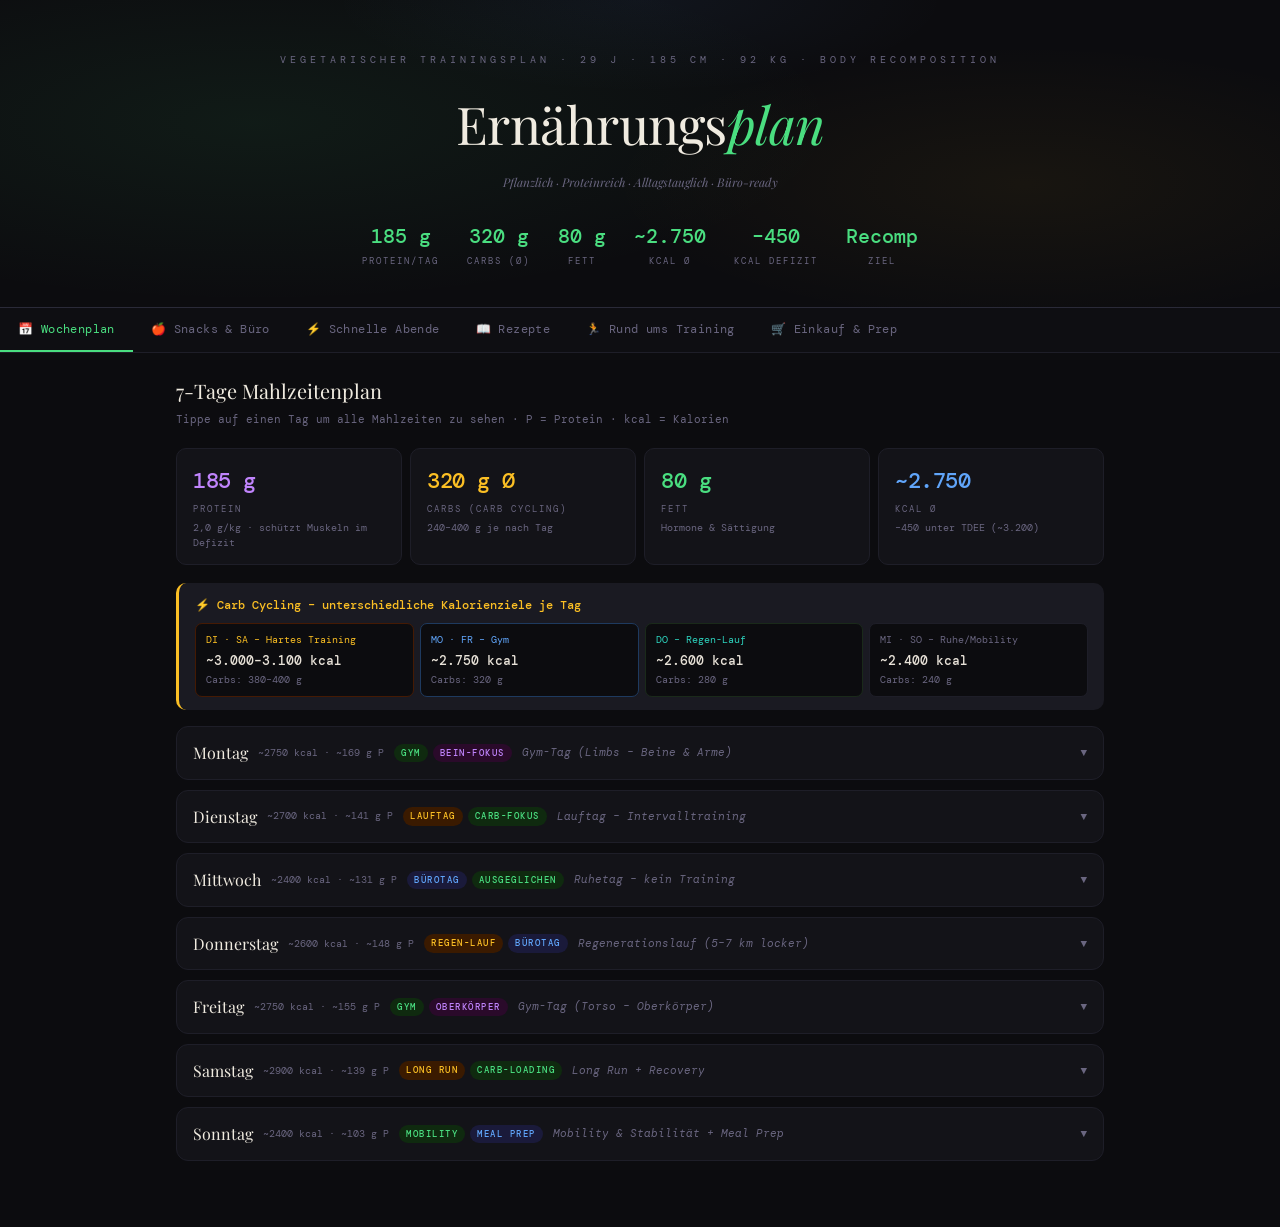
==== ernaehrung.html @ 2db3b788 "Add files via upload" ====
<!DOCTYPE html>
<html lang="de">
<head>
<meta charset="UTF-8">
<meta name="viewport" content="width=device-width, initial-scale=1.0">
<title>Ernährungsplan – Halbmarathon 2026</title>
<link href="https://fonts.googleapis.com/css2?family=Playfair+Display:ital,wght@0,400;0,700;1,400&family=DM+Mono:wght@300;400;500&display=swap" rel="stylesheet">
<style>
:root {
  --bg:       #0c0c0f;
  --s1:       #131318;
  --s2:       #1a1a22;
  --s3:       #22222e;
  --border:   #2a2a38;
  --border2:  #1e1e28;
  --text:     #e8e2d8;
  --muted:    #6a6680;
  --faint:    #2e2e3a;
  --cream:    #f0ebe0;
  --green:    #4ade80;
  --green2:   #22c55e;
  --green-d:  #052e16;
  --teal:     #2dd4bf;
  --amber:    #fbbf24;
  --amber-d:  #451a03;
  --orange:   #fb923c;
  --red:      #f87171;
  --purple:   #c084fc;
  --blue:     #60a5fa;
  --pink:     #f472b6;
}
*{box-sizing:border-box;margin:0;padding:0;}
body{background:var(--bg);color:var(--text);font-family:'DM Mono',monospace;font-size:13px;line-height:1.6;min-height:100vh;}

/* ── HEADER ── */
header{
  position:relative;overflow:hidden;
  padding:52px 24px 38px;text-align:center;
  border-bottom:1px solid var(--border);
}
header::before{
  content:'';position:absolute;inset:0;
  background:
    radial-gradient(ellipse 70% 90% at 20% 40%,rgba(74,222,128,.07) 0%,transparent 65%),
    radial-gradient(ellipse 50% 70% at 80% 60%,rgba(251,191,36,.05) 0%,transparent 65%),
    radial-gradient(ellipse 40% 50% at 50% 0%,rgba(96,165,250,.06) 0%,transparent 60%);
}
.h-inner{position:relative;z-index:1;}
.h-eye{font-size:10px;letter-spacing:4px;color:var(--muted);text-transform:uppercase;margin-bottom:14px;}
h1{font-family:'Playfair Display',serif;font-size:clamp(28px,6vw,52px);font-weight:400;color:var(--cream);letter-spacing:-.5px;}
h1 em{font-style:italic;color:var(--green);}
.h-sub{margin-top:8px;color:var(--muted);font-size:12px;font-family:'Playfair Display',serif;font-style:italic;}
.h-stats{display:flex;justify-content:center;gap:28px;margin-top:28px;flex-wrap:wrap;}
.h-stat .v{font-size:20px;font-weight:500;color:var(--green);}
.h-stat .l{font-size:9px;color:var(--muted);text-transform:uppercase;letter-spacing:2px;margin-top:2px;}

/* ── NAV ── */
nav{display:flex;background:#0e0e12;border-bottom:1px solid var(--border2);position:sticky;top:0;z-index:100;flex-wrap:wrap;}
.nb{padding:13px 18px;background:none;border:none;border-bottom:2px solid transparent;color:var(--muted);cursor:pointer;font-family:'DM Mono',monospace;font-size:12px;letter-spacing:.4px;transition:color .2s,border-color .2s;}
.nb.on{color:var(--green);border-bottom-color:var(--green);}
.nb:hover:not(.on){color:var(--text);}

/* ── PANELS ── */
.panel{display:none;max-width:960px;margin:0 auto;padding:22px 16px 56px;}
.panel.on{display:block;}

/* ── SHARED ── */
.section-title{font-family:'Playfair Display',serif;font-size:20px;font-weight:400;color:var(--cream);margin-bottom:4px;}
.section-sub{font-size:11px;color:var(--muted);margin-bottom:18px;}
.badge{display:inline-block;font-size:9px;padding:2px 7px;border-radius:999px;text-transform:uppercase;letter-spacing:1.5px;font-weight:500;}
.badge.fast{background:#3a1a00;color:var(--amber);}
.badge.prep{background:#0f2a0f;color:var(--green);}
.badge.office{background:#1a1a3a;color:var(--blue);}
.badge.protein{background:#2a0a2a;color:var(--purple);}
.info-box{padding:14px 16px;border-radius:10px;margin-bottom:14px;}
.info-box.green{background:var(--s2);border-left:3px solid var(--green);}
.info-box.amber{background:var(--s2);border-left:3px solid var(--amber);}
.ib-title{font-size:13px;font-weight:500;margin-bottom:5px;}
.ib-title.g{color:var(--teal);}
.ib-title.a{color:var(--amber);}
.ib-body{font-size:12px;color:var(--muted);line-height:1.75;}
.ib-body strong{color:var(--text);}

/* ── MACRO BAR ── */
.macro-strip{display:grid;grid-template-columns:repeat(auto-fit,minmax(140px,1fr));gap:8px;margin-bottom:18px;}
.macro-card{padding:14px 16px;border-radius:10px;background:var(--s1);border:1px solid var(--border2);}
.macro-card .val{font-size:22px;font-weight:500;letter-spacing:-.5px;}
.macro-card .lbl{font-size:9px;color:var(--muted);text-transform:uppercase;letter-spacing:2px;margin-top:3px;}
.macro-card .sub{font-size:10px;color:var(--muted);margin-top:4px;line-height:1.5;}

/* ── MEAL PLAN GRID ── */
.day-block{margin-bottom:10px;background:var(--s1);border-radius:12px;border:1px solid var(--border2);overflow:hidden;}
.day-header{display:flex;align-items:center;justify-content:space-between;padding:13px 16px;cursor:pointer;user-select:none;}
.day-header:hover{background:rgba(255,255,255,.015);}
.day-left{display:flex;align-items:center;gap:10px;flex-wrap:wrap;}
.day-name{font-family:'Playfair Display',serif;font-size:16px;color:var(--cream);}
.day-kcal{font-size:10px;color:var(--muted);font-family:'DM Mono',monospace;}
.day-tags{display:flex;gap:5px;flex-wrap:wrap;}
.day-chev{color:var(--muted);font-size:11px;transition:transform .2s;}
.day-block.open .day-chev{transform:rotate(180deg);}
.day-body{display:none;border-top:1px solid var(--border2);}
.day-block.open .day-body{display:block;}

.meal-row{display:grid;grid-template-columns:90px 1fr auto;gap:12px;align-items:start;padding:13px 16px;border-bottom:1px solid var(--faint);}
.meal-row:last-child{border-bottom:none;}
.meal-time{font-size:10px;color:var(--muted);font-family:'DM Mono',monospace;padding-top:2px;}
.meal-content{}
.meal-name{font-size:13px;color:var(--text);font-weight:500;margin-bottom:3px;}
.meal-desc{font-size:11px;color:var(--muted);line-height:1.6;}
.meal-macros{text-align:right;flex-shrink:0;}
.meal-prot{font-size:12px;color:var(--purple);font-family:'DM Mono',monospace;}
.meal-kcal{font-size:10px;color:var(--muted);margin-top:2px;}

/* ── SNACK CARDS ── */
.snack-grid{display:grid;grid-template-columns:repeat(auto-fill,minmax(200px,1fr));gap:10px;margin-bottom:22px;}
.snack-card{padding:14px;border-radius:10px;background:var(--s1);border:1px solid var(--border2);}
.snack-icon{font-size:22px;margin-bottom:8px;}
.snack-name{font-size:13px;color:var(--text);font-weight:500;margin-bottom:4px;}
.snack-desc{font-size:11px;color:var(--muted);line-height:1.6;}
.snack-macro{margin-top:8px;font-size:10px;color:var(--purple);font-family:'DM Mono',monospace;}

/* ── QUICK DINNERS ── */
.quick-list{display:grid;grid-template-columns:repeat(auto-fill,minmax(260px,1fr));gap:10px;margin-bottom:22px;}
.quick-card{padding:14px 16px;border-radius:10px;background:var(--s1);border:1px solid var(--border2);border-left:3px solid var(--amber);}
.quick-head{display:flex;align-items:center;gap:8px;margin-bottom:6px;}
.quick-time{font-size:9px;color:var(--amber);font-family:'DM Mono',monospace;background:var(--amber-d);padding:2px 7px;border-radius:999px;}
.quick-name{font-size:13px;color:var(--text);font-weight:500;}
.quick-ing{font-size:11px;color:var(--muted);line-height:1.65;}
.quick-prot{margin-top:7px;font-size:10px;color:var(--purple);font-family:'DM Mono',monospace;}

/* ── PRE/POST TRAINING ── */
.timing-grid{display:grid;grid-template-columns:repeat(auto-fit,minmax(220px,1fr));gap:10px;margin-bottom:22px;}
.timing-card{padding:14px 16px;border-radius:10px;background:var(--s1);border:1px solid var(--border2);}
.tc-label{font-size:9px;text-transform:uppercase;letter-spacing:2px;margin-bottom:8px;}
.tc-label.pre{color:var(--amber);}
.tc-label.post{color:var(--green);}
.tc-label.long{color:var(--blue);}
.tc-item{font-size:12px;color:var(--muted);margin-bottom:4px;line-height:1.5;}
.tc-item strong{color:var(--text);}

/* ── SHOPPING / PREP ── */
.list-cols{display:grid;grid-template-columns:repeat(auto-fill,minmax(200px,1fr));gap:10px;margin-bottom:18px;}
.list-card{padding:13px 14px;border-radius:10px;background:var(--s1);border:1px solid var(--border2);}
.list-head{font-size:10px;text-transform:uppercase;letter-spacing:2px;color:var(--teal);margin-bottom:8px;}
.list-item{font-size:12px;color:var(--muted);margin-bottom:4px;}
.list-item::before{content:"·";color:var(--green);margin-right:5px;}

footer{text-align:center;padding:28px;font-size:10px;color:#2a2a3a;letter-spacing:3px;text-transform:uppercase;border-top:1px solid var(--border2);}

/* ── RECIPE CARDS ── */
.recipe-filter{display:flex;gap:8px;flex-wrap:wrap;margin-bottom:18px;}
.rf-btn{padding:6px 14px;border-radius:999px;border:1px solid var(--border);background:none;color:var(--muted);cursor:pointer;font-family:'DM Mono',monospace;font-size:11px;transition:all .2s;}
.rf-btn.on{background:var(--green-d);color:var(--green);border-color:var(--green);}
.recipes-grid{display:grid;grid-template-columns:repeat(auto-fill,minmax(300px,1fr));gap:12px;}
.rec-card{background:var(--s1);border-radius:12px;border:1px solid var(--border2);overflow:hidden;display:flex;flex-direction:column;}
.rec-img{height:6px;}
.rec-body{padding:16px;}
.rec-head{display:flex;justify-content:space-between;align-items:flex-start;margin-bottom:8px;gap:8px;}
.rec-name{font-family:'Playfair Display',serif;font-size:16px;color:var(--cream);font-weight:400;}
.rec-badges{display:flex;gap:4px;flex-wrap:wrap;flex-shrink:0;}
.rec-meta{display:flex;gap:12px;margin-bottom:10px;}
.rec-meta-item{font-size:10px;color:var(--muted);}
.rec-meta-item span{color:var(--text);font-weight:500;}
.rec-desc{font-size:12px;color:var(--muted);line-height:1.65;margin-bottom:10px;}
.rec-toggle{background:none;border:1px solid var(--border);color:var(--muted);padding:5px 12px;border-radius:6px;cursor:pointer;font-family:'DM Mono',monospace;font-size:11px;width:100%;transition:all .2s;margin-top:auto;}
.rec-toggle:hover{border-color:var(--green);color:var(--green);}
.rec-detail{display:none;border-top:1px solid var(--border2);padding:14px 16px;}
.rec-detail.open{display:block;}
.rec-section{font-size:9px;text-transform:uppercase;letter-spacing:2px;color:var(--teal);margin-bottom:7px;margin-top:10px;}
.rec-section:first-child{margin-top:0;}
.rec-ing-list{list-style:none;}
.rec-ing-list li{font-size:12px;color:var(--muted);padding:3px 0;border-bottom:1px solid var(--faint);}
.rec-ing-list li:last-child{border:none;}
.rec-ing-list li::before{content:"·";color:var(--green);margin-right:6px;}
.rec-steps{counter-reset:step;}
.rec-step{counter-increment:step;display:flex;gap:10px;margin-bottom:8px;}
.rec-step::before{content:counter(step);font-size:10px;color:var(--bg);background:var(--green);border-radius:50%;width:18px;height:18px;display:flex;align-items:center;justify-content:center;flex-shrink:0;margin-top:1px;font-weight:500;}
.rec-step-text{font-size:12px;color:var(--muted);line-height:1.6;}
.rec-macros{display:flex;gap:10px;margin-top:12px;padding-top:10px;border-top:1px solid var(--faint);}
.rec-macro{text-align:center;flex:1;}
.rec-macro .v{font-size:14px;font-weight:500;}
.rec-macro .l{font-size:9px;color:var(--muted);text-transform:uppercase;letter-spacing:1px;}
</style>
</head>
<body>

<header>
<div class="h-inner">
  <div class="h-eye">Vegetarischer Trainingsplan · 29 J · 185 cm · 92 kg · Body Recomposition</div>
  <h1>Ernährungs<em>plan</em></h1>
  <p class="h-sub">Pflanzlich · Proteinreich · Alltagstauglich · Büro-ready</p>
  <div class="h-stats">
    <div class="h-stat"><div class="v">185 g</div><div class="l">Protein/Tag</div></div>
    <div class="h-stat"><div class="v">320 g</div><div class="l">Carbs (Ø)</div></div>
    <div class="h-stat"><div class="v">80 g</div><div class="l">Fett</div></div>
    <div class="h-stat"><div class="v">~2.750</div><div class="l">kcal Ø</div></div>
    <div class="h-stat"><div class="v">–450</div><div class="l">kcal Defizit</div></div>
    <div class="h-stat"><div class="v">Recomp</div><div class="l">Ziel</div></div>
  </div>
</div>
</header>

<nav>
  <button class="nb on" onclick="tab('woche')">📅 Wochenplan</button>
  <button class="nb" onclick="tab('snacks')">🍎 Snacks & Büro</button>
  <button class="nb" onclick="tab('quick')">⚡ Schnelle Abende</button>
  <button class="nb" onclick="tab('rezepte')">📖 Rezepte</button>
  <button class="nb" onclick="tab('timing')">🏃 Rund ums Training</button>
  <button class="nb" onclick="tab('einkauf')">🛒 Einkauf & Prep</button>
</nav>

<!-- ══════════════ WOCHENPLAN ══════════════ -->
<div class="panel on" id="p-woche">

  <div style="margin-bottom:20px;">
    <div class="section-title">7-Tage Mahlzeitenplan</div>
    <div class="section-sub">Tippe auf einen Tag um alle Mahlzeiten zu sehen · P = Protein · kcal = Kalorien</div>
  </div>

  <div class="macro-strip">
    <div class="macro-card"><div class="val" style="color:var(--purple)">185 g</div><div class="lbl">Protein</div><div class="sub">2,0 g/kg · schützt Muskeln im Defizit</div></div>
    <div class="macro-card"><div class="val" style="color:var(--amber)">320 g Ø</div><div class="lbl">Carbs (Carb Cycling)</div><div class="sub">240–400 g je nach Tag</div></div>
    <div class="macro-card"><div class="val" style="color:var(--green)">80 g</div><div class="lbl">Fett</div><div class="sub">Hormone & Sättigung</div></div>
    <div class="macro-card"><div class="val" style="color:var(--blue)">~2.750</div><div class="lbl">kcal Ø</div><div class="sub">–450 unter TDEE (~3.200)</div></div>
  </div>
  <div style="margin-bottom:16px;padding:13px 16px;border-radius:10px;background:var(--s2);border-left:3px solid var(--amber);">
    <div style="font-size:12px;font-weight:500;color:var(--amber);margin-bottom:6px;">⚡ Carb Cycling – unterschiedliche Kalorienziele je Tag</div>
    <div style="display:grid;grid-template-columns:repeat(auto-fit,minmax(160px,1fr));gap:6px;margin-top:8px;">
      <div style="padding:8px 10px;border-radius:7px;background:var(--bg);border:1px solid #451a03;"><div style="font-size:10px;color:var(--amber);margin-bottom:3px;">DI · SA – Hartes Training</div><div style="font-size:13px;color:var(--text);font-weight:500;">~3.000–3.100 kcal</div><div style="font-size:10px;color:var(--muted);">Carbs: 380–400 g</div></div>
      <div style="padding:8px 10px;border-radius:7px;background:var(--bg);border:1px solid #1e3a5f;"><div style="font-size:10px;color:var(--blue);margin-bottom:3px;">MO · FR – Gym</div><div style="font-size:13px;color:var(--text);font-weight:500;">~2.750 kcal</div><div style="font-size:10px;color:var(--muted);">Carbs: 320 g</div></div>
      <div style="padding:8px 10px;border-radius:7px;background:var(--bg);border:1px solid #1a2a1a;"><div style="font-size:10px;color:var(--teal);margin-bottom:3px;">DO – Regen-Lauf</div><div style="font-size:13px;color:var(--text);font-weight:500;">~2.600 kcal</div><div style="font-size:10px;color:var(--muted);">Carbs: 280 g</div></div>
      <div style="padding:8px 10px;border-radius:7px;background:var(--bg);border:1px solid var(--border2);"><div style="font-size:10px;color:var(--muted);margin-bottom:3px;">MI · SO – Ruhe/Mobility</div><div style="font-size:13px;color:var(--text);font-weight:500;">~2.400 kcal</div><div style="font-size:10px;color:var(--muted);">Carbs: 240 g</div></div>
    </div>
  </div>

  <div id="days-container"></div>

</div>

<!-- ══════════════ SNACKS ══════════════ -->
<div class="panel" id="p-snacks">

  <div class="section-title">Büro-Snacks & Unterwegs</div>
  <div class="section-sub" style="margin-bottom:16px;">Alle Snacks sind gut vorzubereiten, transportfähig und proteinreich</div>

  <div class="info-box amber" style="margin-bottom:16px;">
    <div class="ib-title a">Ziel: 2–3 Snacks täglich</div>
    <div class="ib-body">Zwischen den Hauptmahlzeiten <strong>je ~20–30 g Protein</strong> snacken. Das verteilt die Proteinzufuhr gleichmäßig und verhindert Heißhunger. Vorbereitung Sonntags: 15–20 min für die ganze Woche.</div>
  </div>

  <div style="margin-bottom:10px;font-size:9px;color:var(--muted);text-transform:uppercase;letter-spacing:2px;">Proteinreiche Snacks (bürotauglich)</div>
  <div class="snack-grid">
    <div class="snack-card">
      <div class="snack-icon">🧀</div>
      <div class="snack-name">Hüttenkäse-Bowl</div>
      <div class="snack-desc">200 g Hüttenkäse + Gurke + Kirschtomaten + Prise Salz. In Dose abgefüllt, 2 Tage haltbar.</div>
      <div class="snack-macro">~24 g P · ~130 kcal</div>
    </div>
    <div class="snack-card">
      <div class="snack-icon">🥚</div>
      <div class="snack-name">Hartgekochte Eier × 2</div>
      <div class="snack-desc">Sonntags 6–8 Stück kochen. Salz, Pfeffer, fertig. Der einfachste Protein-Snack.</div>
      <div class="snack-macro">~13 g P · ~140 kcal</div>
    </div>
    <div class="snack-card">
      <div class="snack-icon">🫘</div>
      <div class="snack-name">Edamame (gesalzen)</div>
      <div class="snack-desc">150 g TK-Edamame aufgetaut. Einfach einpacken – auch kalt sehr gut.</div>
      <div class="snack-macro">~17 g P · ~190 kcal</div>
    </div>
    <div class="snack-card">
      <div class="snack-icon">🥜</div>
      <div class="snack-name">Greek Yogurt + Nüsse</div>
      <div class="snack-desc">150 g griechischer Joghurt (10% Fett) + 20 g gemischte Nüsse + Honig optional.</div>
      <div class="snack-macro">~18 g P · ~240 kcal</div>
    </div>
    <div class="snack-card">
      <div class="snack-icon">🧆</div>
      <div class="snack-name">Hummus + Gemüse</div>
      <div class="snack-desc">80 g Hummus + Möhren, Sellerie, Paprika in Streifen. Satt und vitaminreich.</div>
      <div class="snack-macro">~9 g P · ~220 kcal</div>
    </div>
    <div class="snack-card">
      <div class="snack-icon">🍫</div>
      <div class="snack-name">Protein-Shake / Riegel</div>
      <div class="snack-desc">Erbsen/Reis-Blend mit Wasser oder Mandelmilch. Oder guter Riegel (>20 g P, <15 g Zucker).</div>
      <div class="snack-macro">~25 g P · ~200 kcal</div>
    </div>
    <div class="snack-card">
      <div class="snack-icon">🫙</div>
      <div class="snack-name">Quark-Dip + Cracker</div>
      <div class="snack-desc">150 g Magerquark + Schnittlauch + Salz + 4 Reiswaffeln oder Vollkorncracker.</div>
      <div class="snack-macro">~20 g P · ~210 kcal</div>
    </div>
    <div class="snack-card">
      <div class="snack-icon">🍌</div>
      <div class="snack-name">Banane + Erdnussmus</div>
      <div class="snack-desc">1 Banane + 2 EL Erdnuss- oder Mandelmus. Ideal vor dem Training (schnelle Carbs + Fett).</div>
      <div class="snack-macro">~8 g P · ~270 kcal</div>
    </div>
    <div class="snack-card">
      <div class="snack-icon">🫐</div>
      <div class="snack-name">Overnight Oats (Büro)</div>
      <div class="snack-desc">60 g Haferflocken + 200 ml Proteinmilch + Beeren + 1 EL Chia. Abends vorbereiten.</div>
      <div class="snack-macro">~22 g P · ~350 kcal</div>
    </div>
    <div class="snack-card">
      <div class="snack-icon">🧁</div>
      <div class="snack-name">Protein-Muffins</div>
      <div class="snack-desc">Batch-cooking Sonntag: Bananen-Haferflocken-Muffins mit Proteinpulver und Nüssen.</div>
      <div class="snack-macro">~15 g P · ~200 kcal</div>
    </div>
    <div class="snack-card">
      <div class="snack-icon">🫙</div>
      <div class="snack-name">Tempeh-Chips</div>
      <div class="snack-desc">Tempeh in dünne Scheiben schneiden, in Soja+Ahornsirup marinieren, 20 min bei 180°C backen.</div>
      <div class="snack-macro">~20 g P · ~180 kcal</div>
    </div>
    <div class="snack-card">
      <div class="snack-icon">🥗</div>
      <div class="snack-name">Linsen-Salat im Glas</div>
      <div class="snack-desc">150 g Linsen (Dose) + Feta + Kirschtomate + Olivenöl + Zitrone. Im Glas 3 Tage haltbar.</div>
      <div class="snack-macro">~18 g P · ~280 kcal</div>
    </div>
  </div>

  <div style="margin-top:8px;font-size:9px;color:var(--muted);text-transform:uppercase;letter-spacing:2px;margin-bottom:12px;">Süße Snacks (Energie-Boost)</div>
  <div class="snack-grid">
    <div class="snack-card" style="border-left:2px solid var(--amber);">
      <div class="snack-icon">🍯</div>
      <div class="snack-name">Datteln + Nussbutter</div>
      <div class="snack-desc">3–4 Datteln gefüllt mit Erdnuss- oder Mandelmus. Natürliche Süße + gute Fette.</div>
      <div class="snack-macro">~5 g P · ~200 kcal</div>
    </div>
    <div class="snack-card" style="border-left:2px solid var(--amber);">
      <div class="snack-icon">🍊</div>
      <div class="snack-name">Obst-Mix</div>
      <div class="snack-desc">Apfel + Orange + Handvoll Nüsse. Einfach, transportfähig, Vitamine für die Regeneration.</div>
      <div class="snack-macro">~5 g P · ~220 kcal</div>
    </div>
    <div class="snack-card" style="border-left:2px solid var(--amber);">
      <div class="snack-icon">🫐</div>
      <div class="snack-name">Energy Balls</div>
      <div class="snack-desc">Haferflocken + Datteln + Kakao + Proteinpulver + Kokos. Batch-Prep für 2 Wochen.</div>
      <div class="snack-macro">~10 g P · ~180 kcal</div>
    </div>
  </div>

</div>

<!-- ══════════════ SCHNELLE ABENDE ══════════════ -->
<div class="panel" id="p-quick">

  <div class="section-title">Schnelle Abendessen</div>
  <div class="section-sub" style="margin-bottom:16px;">Alle Gerichte in ≤ 20 Minuten fertig · Proteinreich · Sättigend</div>

  <div class="info-box green" style="margin-bottom:16px;">
    <div class="ib-title g">Strategie: Kühlschrank-Basics</div>
    <div class="ib-body">Mit diesen Basics im Kühlschrank ist jedes schnelle Abendessen möglich: <strong>Eier, Tofu, Hüttenkäse, Linsen (Dose), Kichererbsen (Dose), Quinoa (vorgekocht), Tiefkühlgemüse, Soßenbasis (Tomate, Kokosmilch)</strong>. Quinoa und Hülsenfrüchte Sonntags vorkochen.</div>
  </div>

  <div class="quick-list" id="quick-container"></div>

</div>

<!-- ══════════════ TRAINING TIMING ══════════════ -->
<div class="panel" id="p-timing">

  <div class="section-title">Rund ums Training essen</div>
  <div class="section-sub" style="margin-bottom:16px;">Was du vor, während und nach dem Training isst hat direkten Einfluss auf Leistung und Erholung</div>

  <div class="timing-grid">
    <div class="timing-card">
      <div class="tc-label pre">⏱ 1–2 h vor dem Training</div>
      <div class="tc-item"><strong>Hauptmahlzeit</strong>: Reis/Nudeln + Gemüse + leichtes Protein</div>
      <div class="tc-item"><strong>Fokus</strong>: Kohlenhydrate, wenig Fett/Ballaststoffe</div>
      <div class="tc-item">Beispiel: Nudeln mit Tomatensoße + Parmesan</div>
      <div class="tc-item">Beispiel: Reis mit Gemüse + Sojasoße</div>
    </div>
    <div class="timing-card">
      <div class="tc-label pre">⚡ 30–45 min vor</div>
      <div class="tc-item"><strong>Kleiner Boost</strong>: Schnelle Carbs, leicht verdaulich</div>
      <div class="tc-item">Beispiel: <strong>Banane</strong> – ideal, natürliche Energie</div>
      <div class="tc-item">Beispiel: <strong>Reiswaffeln + Honig</strong></div>
      <div class="tc-item">Beispiel: <strong>1 Medjool-Dattel</strong></div>
    </div>
    <div class="timing-card">
      <div class="tc-label post">✅ Direkt nach dem Training (30 min)</div>
      <div class="tc-item"><strong>Recovery-Fenster</strong>: 30–40 g Protein + schnelle Carbs</div>
      <div class="tc-item">Beispiel: <strong>Shake</strong> (Proteinpulver + Banane + Hafermilch)</div>
      <div class="tc-item">Beispiel: <strong>Hüttenkäse + Banane + Honig</strong></div>
      <div class="tc-item">Beispiel: <strong>Greek Yogurt + Müsli + Beeren</strong></div>
    </div>
    <div class="timing-card">
      <div class="tc-label long">🏃 Long Run (>10 km)</div>
      <div class="tc-item"><strong>Abend davor</strong>: Kohlenhydratreich – Pasta, Reis</div>
      <div class="tc-item"><strong>Morgen davor</strong>: 2 h vorher Haferbrei + Banane</div>
      <div class="tc-item"><strong>Ab km 10</strong>: Gel oder Datteln + Wasser mitnehmen</div>
      <div class="tc-item"><strong>Danach</strong>: Richtige Mahlzeit innerhalb 1 h</div>
    </div>
    <div class="timing-card">
      <div class="tc-label post">💪 Gym-Tag</div>
      <div class="tc-item"><strong>Vor Gym</strong>: Normales Mittagessen reicht</div>
      <div class="tc-item"><strong>Nach Gym</strong>: Protein-Snack oder Shake</div>
      <div class="tc-item">Dann innerhalb 2 h <strong>proteinreiche Hauptmahlzeit</strong></div>
      <div class="tc-item">Ziel: Gesamtprotein über den Tag verteilen</div>
    </div>
    <div class="timing-card">
      <div class="tc-label long">💧 Hydration</div>
      <div class="tc-item"><strong>Täglich</strong>: mind. 2,5–3 l Wasser</div>
      <div class="tc-item"><strong>Lauftage</strong>: +0,5–1 l je nach Dauer</div>
      <div class="tc-item"><strong>Gym</strong>: 0,5–1 l während dem Training</div>
      <div class="tc-item">Urin hellgelb = gut hydriert ✓</div>
    </div>
  </div>

  <div style="margin-bottom:14px;">
    <div class="section-title" style="font-size:17px;">Carb-Loading (Woche 17–18)</div>
    <div class="section-sub" style="margin-bottom:12px;">3 Tage vor dem Rennen Kohlenhydrate erhöhen</div>
    <div style="display:grid;grid-template-columns:repeat(auto-fit,minmax(200px,1fr));gap:8px;">
      <div class="timing-card">
        <div class="tc-label long">Do (3 Tage vor)</div>
        <div class="tc-item">Kohlenhydrate auf <strong>~350 g/Tag</strong> erhöhen</div>
        <div class="tc-item">Pasta Abends: große Portion</div>
        <div class="tc-item">Fett und Ballaststoffe reduzieren</div>
      </div>
      <div class="timing-card">
        <div class="tc-label long">Fr (2 Tage vor)</div>
        <div class="tc-item">Gleich: <strong>~350 g Carbs</strong></div>
        <div class="tc-item">Viel Reis, Brot, Süßkartoffel</div>
        <div class="tc-item">Kein ungewohntes Essen!</div>
      </div>
      <div class="timing-card">
        <div class="tc-label pre">Sa: Race Day</div>
        <div class="tc-item"><strong>3 h vorher</strong>: Haferbrei + Banane + Honig</div>
        <div class="tc-item"><strong>1 h vorher</strong>: 1 Banane oder Gel</div>
        <div class="tc-item">Danach: Gut essen und feiern! 🏁</div>
      </div>
    </div>
  </div>

</div>

<!-- ══════════════ EINKAUF ══════════════ -->
<div class="panel" id="p-einkauf">

  <div class="section-title">Wocheneinkauf & Meal Prep</div>
  <div class="section-sub" style="margin-bottom:16px;">Einmal pro Woche einkaufen · 45–60 min Sonntag vorbereiten · spart Zeit und Geld</div>

  <div class="info-box green" style="margin-bottom:16px;">
    <div class="ib-title g">Sonntags-Prep-Routine (45 min)</div>
    <div class="ib-body">
      1. <strong>Quinoa/Reis kochen</strong> (400 g trocken) – 20 min, passiert von selbst<br>
      2. <strong>Eier kochen</strong> (8 Stück) – 10 min<br>
      3. <strong>Gemüse schneiden</strong> (Möhren, Paprika, Gurke) für Snacks der Woche<br>
      4. <strong>Overnight Oats</strong> für Montag vorbereiten<br>
      5. <strong>1 Batch Soße</strong> kochen (Tomaten- oder Linsensoße) für 2–3 Abende
    </div>
  </div>

  <div class="list-cols">
    <div class="list-card">
      <div class="list-head">🥛 Protein-Basis</div>
      <div class="list-item">Hüttenkäse 2× 500 g</div>
      <div class="list-item">Magerquark 500 g</div>
      <div class="list-item">Griechischer Joghurt 500 g</div>
      <div class="list-item">Eier 12 Stück</div>
      <div class="list-item">Tofu natur 400 g</div>
      <div class="list-item">Tempeh 200 g</div>
      <div class="list-item">Edamame TK 500 g</div>
      <div class="list-item">Feta 200 g</div>
    </div>
    <div class="list-card">
      <div class="list-head">🫘 Hülsenfrüchte</div>
      <div class="list-item">Linsen (Dose) 3×</div>
      <div class="list-item">Kichererbsen (Dose) 2×</div>
      <div class="list-item">Schwarze Bohnen (Dose) 1×</div>
      <div class="list-item">Rote Linsen (trocken) 500 g</div>
      <div class="list-item">Hummus (fertig) 2×</div>
    </div>
    <div class="list-card">
      <div class="list-head">🌾 Kohlenhydrate</div>
      <div class="list-item">Haferflocken 500 g</div>
      <div class="list-item">Quinoa 500 g</div>
      <div class="list-item">Vollkornnudeln 500 g</div>
      <div class="list-item">Basmati-Reis 1 kg</div>
      <div class="list-item">Vollkornbrot 1×</div>
      <div class="list-item">Reiswaffeln 1 Packung</div>
      <div class="list-item">Süßkartoffeln 1 kg</div>
    </div>
    <div class="list-card">
      <div class="list-head">🥦 Gemüse</div>
      <div class="list-item">Spinat (TK) 500 g</div>
      <div class="list-item">Brokkoli (TK) 500 g</div>
      <div class="list-item">Paprika 4–5 Stück</div>
      <div class="list-item">Zucchini 2 Stück</div>
      <div class="list-item">Möhren 1 Bund</div>
      <div class="list-item">Kirschtomaten 500 g</div>
      <div class="list-item">Gurke 2 Stück</div>
      <div class="list-item">Süßkartoffel 1 kg</div>
    </div>
    <div class="list-card">
      <div class="list-head">🍌 Obst</div>
      <div class="list-item">Bananen 6–8 Stück</div>
      <div class="list-item">Beeren TK 500 g</div>
      <div class="list-item">Äpfel 4 Stück</div>
      <div class="list-item">Orangen 3 Stück</div>
      <div class="list-item">Datteln (Medjool) 1 Pack</div>
    </div>
    <div class="list-card">
      <div class="list-head">🫙 Pantry-Basics</div>
      <div class="list-item">Olivenöl extra vergine</div>
      <div class="list-item">Kokosmilch (Dose) 2×</div>
      <div class="list-item">Tomaten (Dose) 3×</div>
      <div class="list-item">Sojasoße / Tamari</div>
      <div class="list-item">Erdnussmus naturell</div>
      <div class="list-item">Mandelmus</div>
      <div class="list-item">Proteinpulver (Erbse/Reis)</div>
      <div class="list-item">Chia-Samen</div>
    </div>
    <div class="list-card">
      <div class="list-head">🧄 Gewürze & Aromen</div>
      <div class="list-item">Knoblauch</div>
      <div class="list-item">Ingwer frisch</div>
      <div class="list-item">Zitrone / Limette</div>
      <div class="list-item">Kreuzkümmel</div>
      <div class="list-item">Paprika (geräuchert)</div>
      <div class="list-item">Kurkuma</div>
      <div class="list-item">Zimt</div>
      <div class="list-item">Flüssiger Honig</div>
    </div>
    <div class="list-card">
      <div class="list-head">🥜 Nüsse & Seeds</div>
      <div class="list-item">Walnüsse 200 g</div>
      <div class="list-item">Mandeln 200 g</div>
      <div class="list-item">Cashews 150 g</div>
      <div class="list-item">Kürbiskerne 100 g</div>
      <div class="list-item">Sonnenblumenkerne 100 g</div>
      <div class="list-item">Hanfsamen 100 g</div>
    </div>
  </div>

  <div class="info-box amber">
    <div class="ib-title a">💊 Supplement-Empfehlungen (vegetarisch)</div>
    <div class="ib-body">
      <strong>Vitamin B12</strong>: Bei vegetarischer Ernährung unbedingt supplementieren – 500–1000 µg täglich.<br>
      <strong>Vitamin D3</strong>: Besonders im Winter, 1000–2000 IE täglich.<br>
      <strong>Omega-3</strong> (Algenpräparat): Als vegane Alternative zu Fischöl.<br>
      <strong>Kreatin</strong>: Optional, 3–5 g/Tag – nachweislich Kraft und Muskelaufbau unterstützend.<br>
      <strong>Eisen & Zink</strong>: Blutwerte prüfen lassen, pflanzliche Quellen schlechter bioverfügbar.
    </div>
  </div>

</div>


<!-- ══════════════ REZEPTE ══════════════ -->
<div class="panel" id="p-rezepte">
  <div style="margin-bottom:6px;"><div class="section-title">Rezeptsammlung</div><div class="section-sub" style="margin-bottom:16px;">Vollständige Rezepte mit Zutaten &amp; Zubereitung · Klick für Details</div></div>
  <div class="recipe-filter">
    <button class="rf-btn on" onclick="filterRec('alle',this)">Alle</button>
    <button class="rf-btn" onclick="filterRec('frühstück',this)">Frühstück</button>
    <button class="rf-btn" onclick="filterRec('mittagessen',this)">Mittagessen</button>
    <button class="rf-btn" onclick="filterRec('abendessen',this)">Abendessen</button>
    <button class="rf-btn" onclick="filterRec('meal-prep',this)">Meal-Prep</button>
    <button class="rf-btn" onclick="filterRec('schnell',this)">≤ 15 min</button>
  </div>
  <div class="recipes-grid" id="rec-container"></div>
</div>


<!-- ══════════════ YAZIO ══════════════ -->
<div class="panel" id="p-yazio">
  <div style="margin-bottom:6px;"><div class="section-title">📱 Yazio Setup</div>
  <div class="section-sub" style="margin-bottom:18px;">Genau was du in Yazio eintragen sollst – Schritt für Schritt</div></div>

  <!-- Profil Setup -->
  <div class="info-box green" style="margin-bottom:14px;">
    <div class="ib-title g">Schritt 1: Profil korrekt einrichten</div>
    <div class="ib-body">
      Yazio → <strong>Profil → Körperdaten</strong><br>
      · Geschlecht: Männlich<br>
      · Alter: 29 Jahre<br>
      · Größe: 185 cm<br>
      · Gewicht: 92 kg<br>
      · Ziel: <strong>Abnehmen</strong> (Yazio setzt dann automatisch ein Defizit)<br>
      · Aktivitätslevel: <strong>Sehr aktiv</strong> (3× Laufen + 2× Gym/Woche)
    </div>
  </div>

  <!-- Kalorienziel -->
  <div style="margin-bottom:14px;">
    <div style="font-size:9px;color:var(--muted);text-transform:uppercase;letter-spacing:2px;margin-bottom:10px;">Schritt 2: Kalorienziel manuell überschreiben</div>
    <div style="padding:14px 16px;border-radius:10px;background:var(--s1);border:1px solid var(--border2);">
      <div style="font-size:11px;color:var(--muted);margin-bottom:10px;">Yazio → <strong style="color:var(--text)">Mehr → Einstellungen → Nährstoffziele → Kalorien</strong></div>
      <div style="display:grid;grid-template-columns:repeat(auto-fit,minmax(150px,1fr));gap:8px;">
        <div style="padding:10px 12px;border-radius:8px;background:var(--bg);border:1px solid #451a03;text-align:center;">
          <div style="font-size:9px;color:var(--amber);text-transform:uppercase;letter-spacing:1px;margin-bottom:4px;">Di + Sa</div>
          <div style="font-size:22px;font-weight:500;color:var(--text);">3.050</div>
          <div style="font-size:10px;color:var(--muted);">kcal · Hartes Training</div>
        </div>
        <div style="padding:10px 12px;border-radius:8px;background:var(--bg);border:1px solid #1e3a5f;text-align:center;">
          <div style="font-size:9px;color:var(--blue);text-transform:uppercase;letter-spacing:1px;margin-bottom:4px;">Mo + Fr</div>
          <div style="font-size:22px;font-weight:500;color:var(--text);">2.750</div>
          <div style="font-size:10px;color:var(--muted);">kcal · Gym-Tag</div>
        </div>
        <div style="padding:10px 12px;border-radius:8px;background:var(--bg);border:1px solid #0a2a2a;text-align:center;">
          <div style="font-size:9px;color:var(--teal);text-transform:uppercase;letter-spacing:1px;margin-bottom:4px;">Do</div>
          <div style="font-size:22px;font-weight:500;color:var(--text);">2.600</div>
          <div style="font-size:10px;color:var(--muted);">kcal · Regen-Lauf</div>
        </div>
        <div style="padding:10px 12px;border-radius:8px;background:var(--bg);border:1px solid var(--border2);text-align:center;">
          <div style="font-size:9px;color:var(--muted);text-transform:uppercase;letter-spacing:1px;margin-bottom:4px;">Mi + So</div>
          <div style="font-size:22px;font-weight:500;color:var(--text);">2.400</div>
          <div style="font-size:10px;color:var(--muted);">kcal · Ruhetag</div>
        </div>
      </div>
      <div style="margin-top:10px;font-size:11px;color:var(--muted);padding:8px 10px;background:var(--bg);border-radius:6px;border:1px solid var(--faint);">
        💡 <strong style="color:var(--text)">Tipp:</strong> Yazio erlaubt kein automatisches Carb Cycling – du musst das Ziel manuell jeden Abend für den nächsten Tag anpassen. Am einfachsten: Wochentag anschauen, oben nachschlagen, eintragen.
      </div>
    </div>
  </div>

  <!-- Makroziele -->
  <div style="margin-bottom:14px;">
    <div style="font-size:9px;color:var(--muted);text-transform:uppercase;letter-spacing:2px;margin-bottom:10px;">Schritt 3: Makro-Ziele einstellen</div>
    <div style="padding:14px 16px;border-radius:10px;background:var(--s1);border:1px solid var(--border2);">
      <div style="font-size:11px;color:var(--muted);margin-bottom:12px;">Yazio → <strong style="color:var(--text)">Mehr → Einstellungen → Nährstoffziele → Makros</strong><br>Auf <strong style="color:var(--text)">„Gramm"</strong> umstellen (nicht Prozent!)</div>
      <div style="display:grid;grid-template-columns:repeat(auto-fit,minmax(200px,1fr));gap:8px;">
        <div style="padding:12px 14px;border-radius:8px;background:var(--bg);border-left:3px solid var(--purple);">
          <div style="font-size:12px;font-weight:500;color:var(--purple);margin-bottom:6px;">🥚 Protein – täglich gleich</div>
          <div style="font-size:20px;font-weight:500;color:var(--text);">185 g</div>
          <div style="font-size:10px;color:var(--muted);margin-top:4px;line-height:1.6;">Auf <strong style="color:var(--text)">allen Tagen identisch</strong> – Protein bleibt konstant egal ob Rest- oder Trainingstag. Schützt Muskelmasse im Defizit.</div>
        </div>
        <div style="padding:12px 14px;border-radius:8px;background:var(--bg);border-left:3px solid var(--green);">
          <div style="font-size:12px;font-weight:500;color:var(--green);margin-bottom:6px;">🫒 Fett – täglich gleich</div>
          <div style="font-size:20px;font-weight:500;color:var(--text);">80 g</div>
          <div style="font-size:10px;color:var(--muted);margin-top:4px;line-height:1.6;">Ebenfalls <strong style="color:var(--text)">konstant</strong> – wichtig für Testosteron, Hormone und Sättigung. Nicht weiter reduzieren.</div>
        </div>
        <div style="padding:12px 14px;border-radius:8px;background:var(--bg);border-left:3px solid var(--amber);">
          <div style="font-size:12px;font-weight:500;color:var(--amber);margin-bottom:6px;">🍚 Carbs – variabel je Tag</div>
          <div style="font-size:10px;color:var(--muted);margin-top:4px;line-height:1.8;">
            Di + Sa: <strong style="color:var(--text)">395 g</strong><br>
            Mo + Fr: <strong style="color:var(--text)">320 g</strong><br>
            Do: <strong style="color:var(--text)">275 g</strong><br>
            Mi + So: <strong style="color:var(--text)">240 g</strong>
          </div>
        </div>
      </div>
    </div>
  </div>

  <!-- Tracking Tipps -->
  <div style="margin-bottom:14px;">
    <div style="font-size:9px;color:var(--muted);text-transform:uppercase;letter-spacing:2px;margin-bottom:10px;">Schritt 4: Tracking-Strategie</div>
    <div style="display:grid;grid-template-columns:repeat(auto-fit,minmax(240px,1fr));gap:8px;">
      <div style="padding:13px 14px;border-radius:10px;background:var(--s1);border:1px solid var(--border2);">
        <div style="font-size:12px;font-weight:500;color:var(--teal);margin-bottom:6px;">✅ Was tracken</div>
        <div style="font-size:11px;color:var(--muted);line-height:1.8;">
          · Alles was du isst – auch Öl beim Kochen<br>
          · Getränke mit Kalorien (Milch, Säfte)<br>
          · Snacks konsequent eintragen<br>
          · Roh-Gewicht bei Fleisch/Tofu (nicht gegart)
        </div>
      </div>
      <div style="padding:13px 14px;border-radius:10px;background:var(--s1);border:1px solid var(--border2);">
        <div style="font-size:12px;font-weight:500;color:var(--amber);margin-bottom:6px;">⚡ Yazio Sport-Kalorien</div>
        <div style="font-size:11px;color:var(--muted);line-height:1.8;">
          · Yazio zeigt "verbrannte Kalorien" beim Sport – <strong style="color:var(--text)diese NICHT aufessen</strong><br>
          · Die TDEE (~3.200) ist bereits mit Training eingerechnet<br>
          · Sport-Kalorien in Yazio ignorieren oder Feature deaktivieren
        </div>
      </div>
      <div style="padding:13px 14px;border-radius:10px;background:var(--s1);border:1px solid var(--border2);">
        <div style="font-size:12px;font-weight:500;color:var(--purple);margin-bottom:6px;">📊 Wöchentliche Kontrolle</div>
        <div style="font-size:11px;color:var(--muted);line-height:1.8;">
          · Gewicht immer morgens nüchtern, nach dem Klo<br>
          · Nur wöchentlicher Schnitt zählt, nicht Tagesschwankungen<br>
          · Ziel: –0,3 bis –0,5 kg/Woche<br>
          · Mehr als –0,7 kg/Woche = Kalorien erhöhen
        </div>
      </div>
      <div style="padding:13px 14px;border-radius:10px;background:var(--s1);border:1px solid var(--border2);">
        <div style="font-size:12px;font-weight:500;color:var(--green);margin-bottom:6px;">🔄 Anpassung nach 4 Wochen</div>
        <div style="font-size:11px;color:var(--muted);line-height:1.8;">
          · Kein Gewichtsverlust nach 3 Wochen → –150 kcal<br>
          · Leistung im Training einbricht → +200 kcal (Carbs)<br>
          · Gewicht fällt > 0,7 kg/Woche → +150–200 kcal<br>
          · Alles im Gleichgewicht → nichts ändern ✓
        </div>
      </div>
    </div>
  </div>

  <!-- Yazio Wochenübersicht Cheatsheet -->
  <div style="margin-bottom:14px;">
    <div style="font-size:9px;color:var(--muted);text-transform:uppercase;letter-spacing:2px;margin-bottom:10px;">Dein Yazio Cheatsheet – Screenshot & speichern</div>
    <div style="padding:16px;border-radius:10px;background:var(--s1);border:2px solid var(--border);">
      <div style="display:grid;grid-template-columns:auto 1fr 1fr 1fr 1fr;gap:0;font-size:11px;">
        <div style="padding:6px 10px;background:var(--s2);border-bottom:1px solid var(--faint);font-size:9px;color:var(--muted);text-transform:uppercase;letter-spacing:1px;">TAG</div>
        <div style="padding:6px 10px;background:var(--s2);border-bottom:1px solid var(--faint);font-size:9px;color:var(--purple);text-transform:uppercase;letter-spacing:1px;text-align:center;">PROTEIN</div>
        <div style="padding:6px 10px;background:var(--s2);border-bottom:1px solid var(--faint);font-size:9px;color:var(--amber);text-transform:uppercase;letter-spacing:1px;text-align:center;">CARBS</div>
        <div style="padding:6px 10px;background:var(--s2);border-bottom:1px solid var(--faint);font-size:9px;color:var(--green);text-transform:uppercase;letter-spacing:1px;text-align:center;">FETT</div>
        <div style="padding:6px 10px;background:var(--s2);border-bottom:1px solid var(--faint);font-size:9px;color:var(--blue);text-transform:uppercase;letter-spacing:1px;text-align:center;">KCAL</div>

<div style="padding:7px 10px;background:var(--bg);border-bottom:1px solid var(--faint);font-size:11px;color:#3ecf8e">Mo – Limbs</div><div style="padding:7px 10px;background:var(--bg);border-bottom:1px solid var(--faint);text-align:center;color:var(--purple)">185 g</div><div style="padding:7px 10px;background:var(--bg);border-bottom:1px solid var(--faint);text-align:center;color:var(--amber)">320 g</div><div style="padding:7px 10px;background:var(--bg);border-bottom:1px solid var(--faint);text-align:center;color:var(--green)">80 g</div><div style="padding:7px 10px;background:var(--bg);border-bottom:1px solid var(--faint);text-align:center;color:var(--blue)">2.750</div>
<div style="padding:7px 10px;background:var(--s2);border-bottom:1px solid var(--faint);font-size:11px;color:#f59e0b">Di – Intervall</div><div style="padding:7px 10px;background:var(--s2);border-bottom:1px solid var(--faint);text-align:center;color:var(--purple)">185 g</div><div style="padding:7px 10px;background:var(--s2);border-bottom:1px solid var(--faint);text-align:center;color:var(--amber)">395 g</div><div style="padding:7px 10px;background:var(--s2);border-bottom:1px solid var(--faint);text-align:center;color:var(--green)">80 g</div><div style="padding:7px 10px;background:var(--s2);border-bottom:1px solid var(--faint);text-align:center;color:var(--blue)">3.050</div>
<div style="padding:7px 10px;background:var(--bg);border-bottom:1px solid var(--faint);font-size:11px;color:#374151">Mi – Ruhe</div><div style="padding:7px 10px;background:var(--bg);border-bottom:1px solid var(--faint);text-align:center;color:var(--purple)">185 g</div><div style="padding:7px 10px;background:var(--bg);border-bottom:1px solid var(--faint);text-align:center;color:var(--amber)">240 g</div><div style="padding:7px 10px;background:var(--bg);border-bottom:1px solid var(--faint);text-align:center;color:var(--green)">80 g</div><div style="padding:7px 10px;background:var(--bg);border-bottom:1px solid var(--faint);text-align:center;color:var(--blue)">2.400</div>
<div style="padding:7px 10px;background:var(--s2);border-bottom:1px solid var(--faint);font-size:11px;color:#2dd4bf">Do – Regen-Lauf</div><div style="padding:7px 10px;background:var(--s2);border-bottom:1px solid var(--faint);text-align:center;color:var(--purple)">185 g</div><div style="padding:7px 10px;background:var(--s2);border-bottom:1px solid var(--faint);text-align:center;color:var(--amber)">275 g</div><div style="padding:7px 10px;background:var(--s2);border-bottom:1px solid var(--faint);text-align:center;color:var(--green)">80 g</div><div style="padding:7px 10px;background:var(--s2);border-bottom:1px solid var(--faint);text-align:center;color:var(--blue)">2.600</div>
<div style="padding:7px 10px;background:var(--bg);border-bottom:1px solid var(--faint);font-size:11px;color:#60a5fa">Fr – Torso</div><div style="padding:7px 10px;background:var(--bg);border-bottom:1px solid var(--faint);text-align:center;color:var(--purple)">185 g</div><div style="padding:7px 10px;background:var(--bg);border-bottom:1px solid var(--faint);text-align:center;color:var(--amber)">320 g</div><div style="padding:7px 10px;background:var(--bg);border-bottom:1px solid var(--faint);text-align:center;color:var(--green)">80 g</div><div style="padding:7px 10px;background:var(--bg);border-bottom:1px solid var(--faint);text-align:center;color:var(--blue)">2.750</div>
<div style="padding:7px 10px;background:var(--s2);border-bottom:1px solid var(--faint);font-size:11px;color:#f59e0b">Sa – Long Run</div><div style="padding:7px 10px;background:var(--s2);border-bottom:1px solid var(--faint);text-align:center;color:var(--purple)">185 g</div><div style="padding:7px 10px;background:var(--s2);border-bottom:1px solid var(--faint);text-align:center;color:var(--amber)">395 g</div><div style="padding:7px 10px;background:var(--s2);border-bottom:1px solid var(--faint);text-align:center;color:var(--green)">80 g</div><div style="padding:7px 10px;background:var(--s2);border-bottom:1px solid var(--faint);text-align:center;color:var(--blue)">3.050</div>
<div style="padding:7px 10px;background:var(--bg);border-bottom:1px solid var(--faint);font-size:11px;color:#374151">So – Mobility</div><div style="padding:7px 10px;background:var(--bg);border-bottom:1px solid var(--faint);text-align:center;color:var(--purple)">185 g</div><div style="padding:7px 10px;background:var(--bg);border-bottom:1px solid var(--faint);text-align:center;color:var(--amber)">240 g</div><div style="padding:7px 10px;background:var(--bg);border-bottom:1px solid var(--faint);text-align:center;color:var(--green)">80 g</div><div style="padding:7px 10px;background:var(--bg);border-bottom:1px solid var(--faint);text-align:center;color:var(--blue)">2.400</div>
      </div>
    </div>
  </div>

  <div class="info-box amber">
    <div class="ib-title a">🎯 Realistisches Ziel bis 20.09. (18 Wochen)</div>
    <div class="ib-body">
      Bei konsequentem Tracking und Training kannst du in 18 Wochen realistisch erreichen:<br><br>
      <strong>Fettabbau:</strong> ~4–6 kg · <strong>Muskelaufbau:</strong> ~2–3 kg (Returner-Vorteil)<br>
      <strong>Gewicht auf der Waage:</strong> ca. –3 kg (der Rest ist Körperzusammensetzung)<br>
      <strong>Körperfett sinkt:</strong> ~3–4% → deutlich sichtbarere Muskeln<br><br>
      Das ist der Hybrid-Körper: schlanker durch den Laufsport, definierter durch das Krafttraining.
    </div>
  </div>
</div>

<footer>Vegetarischer Ernährungsplan · Halbmarathon 20.09.2026 · 29 J · 185 cm · 92 kg · ~2.750 kcal Ø · Body Recomposition</footer>

<script>
const days = [
  {
    name:"Montag", note:"Gym-Tag (Limbs – Beine & Arme)", kcal:2750,
    tags:["<span class='badge prep'>Gym</span>","<span class='badge protein'>Bein-Fokus</span>"],
    meals:[
      {time:"07:00",name:"Protein-Pancakes",desc:"2 Eier + 60 g Haferflocken + 1 Messlöffel Proteinpulver + Banane – gebacken. Mit Joghurt und Beeren. Beine brauchen Carbs vor schwerem Training.",prot:30,kcal:460},
      {time:"10:00",name:"Snack: Edamame + Reiswaffel",desc:"150 g Edamame (aufgetaut) + 2 Reiswaffeln mit Hüttenkäse – sättigend, bürotauglich",prot:22,kcal:250},
      {time:"12:30",name:"Mittagessen: Tofu-Bowl mit Erdnusssoße",desc:"150 g Tofu (angebraten) + 130 g Quinoa + Brokkoli + Möhren + Erdnusssoße – Meal-Prep oder frisch",prot:38,kcal:540},
      {time:"15:30",name:"Pre-Gym: Reiswaffel + Honig",desc:"3 Reiswaffeln + 1 EL Honig – 45 min vor dem Limbs-Training, schnelle Energie für Kniebeuge & Beinpresse",prot:3,kcal:160},
      {time:"18:00",name:"Post-Gym Recovery-Shake",desc:"2 Messlöffel Proteinpulver + Banane + 250 ml Hafermilch – direkt nach Limbs im Recovery-Fenster",prot:40,kcal:380},
      {time:"20:00",name:"After Gym: Linsen-Dal mit Reis",desc:"200 g rote Linsen + Kokosmilch + Tomaten + Kreuzkümmel + Kurkuma. Mit 100 g Basmati-Reis. Gut für Muskelregeneration.",prot:36,kcal:580},
    ]
  },
  {
    name:"Dienstag", note:"Lauftag – Intervalltraining", kcal:2700,
    tags:["<span class='badge fast'>Lauftag</span>","<span class='badge prep'>Carb-Fokus</span>"],
    meals:[
      {time:"07:00",name:"Haferbrei",desc:"70 g Haferflocken + 300 ml Milch/Hafermilch + 1 Banane + 1 EL Erdnussmus + Honig – warm",prot:20,kcal:480},
      {time:"10:00",name:"Snack: 2 Eier + Reiswaffel",desc:"2 hartgekochte Eier + 2 Reiswaffeln mit Hüttenkäse",prot:18,kcal:200},
      {time:"12:30",name:"Vollkornnudeln mit Linsenbolognese",desc:"100 g Vollkornnudeln (trocken) + 150 g Linsen + Tomatensoße + Parmesan + Gemüse",prot:30,kcal:560},
      {time:"15:30",name:"Pre-Run Snack",desc:"1 Banane + 1 EL Erdnussmus – 45 min vor dem Lauf",prot:7,kcal:270},
      {time:"18:30",name:"Post-Run: Protein-Shake",desc:"2 Messlöffel Proteinpulver + Banane + 250 ml Hafermilch + 1 EL Chia – direkt nach dem Lauf",prot:38,kcal:380},
      {time:"20:00",name:"Abendessen: Feta-Gemüse-Pfanne",desc:"200 g TK-Gemüse + 100 g Feta + Kichererbsen (Dose) + Olivenöl + Knoblauch + Zitrone. Mit Vollkornbrot.",prot:28,kcal:450},
    ]
  },
  {
    name:"Mittwoch", note:"Ruhetag – kein Training", kcal:2400,
    tags:["<span class='badge office'>Bürotag</span>","<span class='badge prep'>Ausgeglichen</span>"],
    meals:[
      {time:"07:00",name:"Scrambled Eggs & Toast",desc:"3 Eier + 50 g Spinat + 2 Scheiben Vollkornbrot + Tomatenscheiben + Kräuter",prot:28,kcal:420},
      {time:"10:00",name:"Büro-Snack: Edamame",desc:"150 g Edamame (aufgetaut) + Meersalz – in Dose mitgebracht",prot:17,kcal:190},
      {time:"12:30",name:"Meal-Prep Bowl: Kichererbsen-Salat",desc:"200 g Kichererbsen + Quinoa + Gurke + Tomate + Petersilie + Zitrone-Tahini-Dressing. Im Glas vorbereitet.",prot:26,kcal:480},
      {time:"15:30",name:"Büro-Snack: Apfel + Cashews",desc:"1 Apfel + 30 g Cashews – transportfähig, sättigend",prot:7,kcal:230},
      {time:"19:00",name:"Abendessen: Tempeh-Stir-Fry",desc:"200 g Tempeh (angebraten) + Brokkoli + Paprika + Sojasoße + Ingwer + Knoblauch. Mit Jasminreis.",prot:38,kcal:520},
      {time:"21:30",name:"Kleiner Snack",desc:"100 g Magerquark + Beeren + Chia",prot:15,kcal:130},
    ]
  },
  {
    name:"Donnerstag", note:"Regenerationslauf (5–7 km locker)", kcal:2600,
    tags:["<span class='badge fast'>Regen-Lauf</span>","<span class='badge office'>Bürotag</span>"],
    meals:[
      {time:"07:00",name:"Overnight Oats",desc:"60 g Haferflocken + 200 ml Hafermilch + 1 EL Chia + Beeren + 1 EL Mandelmus – abends vorbereitet",prot:22,kcal:420},
      {time:"10:00",name:"Snack: Hüttenkäse + Reiswaffeln",desc:"150 g Hüttenkäse + 3 Reiswaffeln + Kirschtomaten – leicht, bürotauglich",prot:20,kcal:200},
      {time:"12:30",name:"Mittagessen: Quinoa-Tabbouleh mit Feta",desc:"150 g Quinoa + Feta + Tomate + Gurke + Petersilie + Zitronendressing – Meal-Prep aus dem Kühlschrank",prot:26,kcal:460},
      {time:"15:00",name:"Pre-Run Snack (30–45 min vorher)",desc:"1 Banane – schnelle Energie für den lockeren Lauf, leicht verdaulich",prot:1,kcal:90},
      {time:"17:30",name:"Post-Run: Protein-Shake",desc:"1 Messlöffel Proteinpulver + 250 ml Hafermilch + 1 EL Erdnussmus – Recovery nach dem Lauf",prot:30,kcal:280},
      {time:"19:30",name:"Abendessen: Linsen-Dal mit Reis",desc:"200 g rote Linsen + Kokosmilch + Tomaten + Kreuzkümmel + Kurkuma. Mit 100 g Basmati-Reis.",prot:34,kcal:520},
      {time:"21:00",name:"Abend-Snack: Magerquark",desc:"100 g Magerquark + Zimt + Beeren – langsames Protein über Nacht",prot:15,kcal:110},
    ]
  },
  {
    name:"Freitag", note:"Gym-Tag (Torso – Oberkörper)", kcal:2750,
    tags:["<span class='badge prep'>Gym</span>","<span class='badge protein'>Oberkörper</span>"],
    meals:[
      {time:"07:00",name:"Overnight Oats",desc:"60 g Haferflocken + 200 ml Hafermilch + 1 EL Chia + Beeren + 1 EL Mandelmus – abends vorbereitet. Kein schweres Frühstück vor Torso-Tag nötig.",prot:22,kcal:420},
      {time:"10:00",name:"Snack: Hüttenkäse-Bowl",desc:"200 g Hüttenkäse + Kirschtomate + Gurke + Prise Salz – leicht, viel Protein",prot:24,kcal:130},
      {time:"12:30",name:"Mittagessen: Quinoa-Bowl mit Tofu",desc:"150 g Quinoa + 150 g Tofu (angebraten) + Paprika + Zucchini + Tahini-Dressing",prot:38,kcal:520},
      {time:"15:30",name:"Pre-Gym: Reiswaffel + Honig",desc:"3 Reiswaffeln + 1 EL Honig – 45 min vor Torso-Training. Beine bleiben frisch für den Long Run morgen.",prot:3,kcal:160},
      {time:"18:00",name:"Post-Gym Recovery-Shake",desc:"2 Messlöffel Proteinpulver + Banane + 250 ml Hafermilch – direkt nach Torso im Recovery-Fenster",prot:40,kcal:380},
      {time:"20:00",name:"Abendessen: Süßkartoffel-Bowl",desc:"2 Süßkartoffeln (gebacken) + schwarze Bohnen + Avocado + griechischer Joghurt + Limette. Carbs aufladen für den Long Run morgen!",prot:28,kcal:580},
    ]
  },
  {
    name:"Samstag", note:"Long Run + Recovery", kcal:2900,
    tags:["<span class='badge fast'>Long Run</span>","<span class='badge prep'>Carb-Loading</span>"],
    meals:[
      {time:"07:00",name:"Pre-Run: Haferbrei",desc:"80 g Haferflocken + Banane + Honig + Hafermilch – 2 h vor dem Lauf. Einfach, bewährt.",prot:18,kcal:520},
      {time:"09:00",name:"Während Long Run (ab 10 km)",desc:"1–2 Medjool-Datteln oder Gel + ausreichend Wasser mitnehmen",prot:1,kcal:100},
      {time:"11:30",name:"Post-Run Recovery",desc:"Sofort: Protein-Shake (35 g P) + Banane – das Recovery-Fenster beginnt direkt nach dem Lauf",prot:37,kcal:400},
      {time:"13:30",name:"Mittagessen: Pasta mit Linsenbolognese",desc:"150 g Vollkornnudeln + Linsen + Tomaten + Parmesan + frisches Basilikum. Grosse Portion für Glykogenauffüllung.",prot:35,kcal:620},
      {time:"16:00",name:"Snack: Greek Yogurt Bowl",desc:"200 g griechischer Joghurt + Müsli + Beeren + Honig + Walnüsse",prot:20,kcal:380},
      {time:"19:00",name:"Abendessen: Gemüse-Curry",desc:"Kichererbsen + Kokosmilch + Spinat + Tomate + Curry + Ingwer. Mit Basmatireis. Entspanntes Abendessen.",prot:28,kcal:560},
    ]
  },
  {
    name:"Sonntag", note:"Mobility & Stabilität + Meal Prep", kcal:2400,
    tags:["<span class='badge prep'>Mobility</span>","<span class='badge office'>Meal Prep</span>"],
    meals:[
      {time:"09:00",name:"Ausgiebiges Frühstück",desc:"3 Rühreier + 50 g Spinat + 2 Scheiben Vollkornbrot + Avocado + Kirschtomaten – Zeit nehmen",prot:30,kcal:500},
      {time:"12:30",name:"Leichtes Mittagessen",desc:"Große Gemüsesuppe aus Resten + 2 Scheiben Vollkornbrot + Hüttenkäse",prot:22,kcal:380},
      {time:"15:00",name:"Meal-Prep Zeit (45 min)",desc:"Quinoa/Reis kochen · Eier kochen · Gemüse schneiden · Overnight Oats für Mo vorbereiten",prot:0,kcal:0},
      {time:"15:30",name:"Snack während Prep",desc:"Handvoll Nüsse + Datteln + Tee",prot:6,kcal:220},
      {time:"19:00",name:"Abendessen: Warmer Linsensalat",desc:"200 g Puy-Linsen + Karotten + Feta + Walnüsse + Balsamico-Senf-Dressing. Entspannt, nährstoffreich.",prot:30,kcal:480},
      {time:"21:00",name:"Abend-Snack",desc:"100 g Magerquark + Beeren + Zimt – langsames Protein über Nacht",prot:15,kcal:120},
    ]
  },
];

const quickDinners = [
  {time:"10 min",name:"Rührei-Wrap",ing:"3 Eier + 50 g Blattspinat + 2 Vollkornwraps + Feta + Tomatensoße. Eier scramble, Wrap belegen, fertig.",prot:"32 g P"},
  {time:"12 min",name:"Tofu-Stir-Fry",ing:"200 g Tofu (gewürfelt) + TK-Gemüse + 2 EL Sojasoße + Sesamöl + Knoblauch. Mit vorgegartem Reis aus dem Kühlschrank.",prot:"35 g P"},
  {time:"15 min",name:"Linsen-Tomaten-Suppe",ing:"1 Dose Linsen + 1 Dose Tomaten + Brühe + Knoblauch + Kreuzkümmel. Erhitzen, pürieren (optional), fertig.",prot:"22 g P"},
  {time:"10 min",name:"Kichererbsen-Pfanne",ing:"1 Dose Kichererbsen (abgespült) + Paprika + Soße aus Tahini + Zitrone + Knoblauch. Schwenken, mit Pitabrot.",prot:"18 g P"},
  {time:"15 min",name:"Pasta Aglio e Olio + Ei",ing:"100 g Nudeln + Olivenöl + 4 Knoblauchzehen + 2 Spiegeleier on top + Parmesan + Chili. Klassiker.",prot:"28 g P"},
  {time:"8 min",name:"Avocado-Ei-Toast",ing:"2 Eier (beliebig) + 1 Avocado + 2 Scheiben Vollkornbrot + Limette + Chili + optional Hüttenkäse.",prot:"22 g P"},
  {time:"15 min",name:"Süßkartoffel-Bowl",ing:"1 Süßkartoffel (Mikrowelle 8 min) + 1 Dose schwarze Bohnen + griechischer Joghurt + Limette + Paprikapulver.",prot:"24 g P"},
  {time:"12 min",name:"Queso-Quesadilla",ing:"2 Wraps + Refried Beans + Cheddar/Mozzarella + Paprika. In der Pfanne 3 min je Seite. Mit Joghurt als Sour Cream.",prot:"26 g P"},
  {time:"20 min",name:"Gemüse-Omelett",ing:"4 Eier + 100 g TK-Gemüse (aufgetaut) + Feta + Kräuter. Mit Vollkornbrot und gemischtem Salat.",prot:"34 g P"},
  {time:"15 min",name:"Miso-Suppe mit Tofu",ing:"Misobrühe + 150 g Tofu + TK-Edamame + Pak-Choi + Sojanudeln. Asiatisch, wärmend, leicht.",prot:"28 g P"},
  {time:"12 min",name:"Hummus-Pasta",ing:"100 g Nudeln + 80 g Hummus + Kirschtomaten + Zitrone + Olivenöl + Petersilie. Ungewöhnlich gut.",prot:"22 g P"},
  {time:"20 min",name:"Dal vom Vortag + Ei",ing:"Übrig gebliebenes Dal aufwärmen + 2 Spiegeleier oben drauf + Vollkornbrot. Meal-Prep zahlt sich aus.",prot:"36 g P"},
];

function buildDays(){
  const c = document.getElementById("days-container");
  days.forEach((d,i)=>{
    const totalP = d.meals.reduce((s,m)=>s+m.prot,0);
    const html = `
    <div class="day-block" id="day-${i}">
      <div class="day-header" onclick="toggleDay(${i})">
        <div class="day-left">
          <span class="day-name">${d.name}</span>
          <span class="day-kcal">~${d.kcal} kcal · ~${totalP} g P</span>
          <div class="day-tags">${d.tags.join("")}</div>
          <span style="font-size:11px;color:var(--muted);font-style:italic;">${d.note}</span>
        </div>
        <span class="day-chev">▼</span>
      </div>
      <div class="day-body">
        ${d.meals.filter(m=>m.prot>0||m.name.includes("Prep")).map(m=>`
          <div class="meal-row">
            <div class="meal-time">${m.time}</div>
            <div class="meal-content">
              <div class="meal-name">${m.name}</div>
              <div class="meal-desc">${m.desc}</div>
            </div>
            <div class="meal-macros">
              ${m.prot>0?`<div class="meal-prot">${m.prot} g P</div>`:""}
              ${m.kcal>0?`<div class="meal-kcal">${m.kcal} kcal</div>`:""}
            </div>
          </div>
        `).join("")}
        <div style="padding:10px 16px;border-top:1px solid var(--faint);display:flex;justify-content:space-between;font-size:11px;color:var(--muted);">
          <span>Gesamt: <strong style="color:var(--purple)">${totalP} g Protein</strong></span>
          <span>~${d.kcal} kcal</span>
        </div>
      </div>
    </div>`;
    c.innerHTML += html;
  });
}

function buildQuick(){
  const c = document.getElementById("quick-container");
  quickDinners.forEach(q=>{
    c.innerHTML += `
    <div class="quick-card">
      <div class="quick-head">
        <span class="quick-time">⏱ ${q.time}</span>
        <span class="quick-name">${q.name}</span>
      </div>
      <div class="quick-ing">${q.ing}</div>
      <div class="quick-prot">${q.prot}</div>
    </div>`;
  });
}

function toggleDay(i){
  document.getElementById(`day-${i}`).classList.toggle("open");
}

function tab(name){
  document.querySelectorAll(".nb").forEach((b,i)=>b.classList.toggle("on",["woche","snacks","quick","rezepte","timing","einkauf","yazio"][i]===name));
  document.querySelectorAll(".panel").forEach(p=>p.classList.toggle("on",p.id===`p-${name}`));
}

buildDays();
buildQuick();

const recipes = [
  // ── FRÜHSTÜCK ──────────────────────────────────────────────────────────────
  {
    id:0, name:"Protein-Haferbrei mit Beeren", cat:["frühstück"], color:"#f59e0b",
    time:"10 min", servings:"1", prot:32, carbs:65, fat:12, kcal:500,
    desc:"Cremiger Haferbrei mit extra Protein – ideal 2 h vor dem Laufen oder nach dem Aufstehen.",
    tags:["<span class='badge prep'>Frühstück</span>","<span class='badge fast'>10 min</span>"],
    zutaten:["80 g Haferflocken (Zartblatt)","300 ml Hafermilch oder Vollmilch","1 Messlöffel Proteinpulver (Vanille, ~25 g)","1 Banane, in Scheiben","100 g Tiefkühlbeeren (aufgetaut)","1 EL Mandelmus","1 TL Honig","Prise Zimt"],
    steps:["Haferflocken und Milch in einen Topf geben, bei mittlerer Hitze unter Rühren 4–5 Min. köcheln lassen bis cremig.","Vom Herd nehmen, Proteinpulver einrühren – direkt nach dem Kochen, nicht beim Kochen (Eiweiß denaturiert sonst).","In Schüssel füllen, mit Bananen und Beeren belegen.","Mandelmus, Honig und Zimt oben drauf. Sofort servieren."]
  },
  {
    id:1, name:"Overnight Oats Deluxe", cat:["frühstück","meal-prep"], color:"#8b5cf6",
    time:"5 min (abends)", servings:"1", prot:28, carbs:60, fat:14, kcal:470,
    desc:"Abends in 5 min vorbereiten, morgens aus dem Kühlschrank – perfekt fürs Büro.",
    tags:["<span class='badge prep'>Frühstück</span>","<span class='badge office'>Büro</span>","<span class='badge meal-prep'>Meal-Prep</span>"],
    zutaten:["60 g Haferflocken","200 ml Hafermilch oder Proteinmilch","150 g griechischer Joghurt (10% Fett)","1 EL Chiasamen","1 EL Hanfsamen","100 g Beeren (frisch oder TK)","1 EL Mandelmus oder Erdnussmus","1 TL Ahornsirup"],
    steps:["Haferflocken, Milch, Joghurt, Chia und Hanfsamen in ein Glas oder eine Dose rühren.","Mandelmus und Ahornsirup unterrühren.","Beeren oben drauf legen (wenn TK: leicht auftauen lassen).","Deckel drauf, mindestens 6 h oder über Nacht in den Kühlschrank. Hält 2 Tage.","Morgens direkt aus dem Glas essen – auch kalt sehr gut."]
  },
  {
    id:2, name:"Grünes Protein-Smoothie-Bowl", cat:["frühstück"], color:"#22c55e",
    time:"8 min", servings:"1", prot:30, carbs:55, fat:10, kcal:440,
    desc:"Dick genug zum Essen mit dem Löffel – mehr Nährstoffe als ein normaler Smoothie.",
    tags:["<span class='badge prep'>Frühstück</span>","<span class='badge fast'>8 min</span>"],
    zutaten:["2 gefrorene Bananen (Tip: überreife schälen & einfrieren)","100 g TK-Spinat (kein Geschmack, viele Nährstoffe)","1 Messlöffel Proteinpulver","150 ml Hafermilch","Topping: Granola, Beeren, Kokosflocken, Kürbiskerne, Bananen-Scheiben"],
    steps:["Gefrorene Bananen, Spinat, Proteinpulver und Hafermilch in den Mixer.","Mixen bis sehr cremig und dick – weniger Milch macht es dicker.","In eine Schüssel füllen – die Masse sollte stehen, nicht fließen.","Toppings dekorativ darauf anrichten. Sofort servieren bevor es auftaut."]
  },
  {
    id:3, name:"Shakshuka (Eier in Tomatensoße)", cat:["frühstück","abendessen"], color:"#ef4444",
    time:"20 min", servings:"2", prot:34, carbs:28, fat:22, kcal:450,
    desc:"Israelisches Gericht – reiche Tomatensoße mit Eiern, perfekt für Wochenende oder schnelles Abendessen.",
    tags:["<span class='badge prep'>Frühstück</span>","<span class='badge fast'>Abendessen</span>"],
    zutaten:["4 Eier","1 Dose Tomaten (400 g)","1 rote Paprika, gewürfelt","1 Zwiebel, gewürfelt","3 Knoblauchzehen","1 TL Kreuzkümmel","1 TL geräuchertes Paprikapulver","½ TL Chiliflocken","Olivenöl, Salz, Pfeffer","Feta zum Bestreuen, frische Petersilie","Vollkornbrot zum Dippen"],
    steps:["Olivenöl in großer Pfanne erhitzen. Zwiebel 3 Min. anbraten, Knoblauch und Paprika dazu, weitere 3 Min.","Gewürze (Kreuzkümmel, Paprika, Chili) einrühren, 1 Min. rösten.","Tomaten aus der Dose hinzufügen, zerdrücken. 5 Min. bei mittlerer Hitze einköcheln lassen.","Mit Löffel 4 Mulden in die Soße drücken, Eier hineinschlagen.","Deckel drauf, 5–7 Min. auf niedrigster Hitze – Eiweiß fest, Eigelb noch weich.","Mit Feta, Petersilie und Brot servieren."]
  },
  {
    id:4, name:"Eiermuffins für die Woche", cat:["frühstück","meal-prep"], color:"#f59e0b",
    time:"25 min (Prep)", servings:"6", prot:18, carbs:8, fat:14, kcal:220,
    desc:"Sonntags backen, ganze Woche frühstücken. Proteinreich, portionierbar, bürotauglich.",
    tags:["<span class='badge meal-prep'>Meal-Prep</span>","<span class='badge office'>Büro</span>"],
    zutaten:["8 Eier","100 g Blattspinat (frisch oder TK aufgetaut)","80 g Feta, zerbröckelt","1 rote Paprika, fein gewürfelt","4 Kirschtomaten, halbiert","Salz, Pfeffer, Kräuter der Provence","Optional: 50 g geriebener Käse oben drauf"],
    steps:["Ofen auf 180°C vorheizen. Muffinform fetten oder Papierförmchen verwenden.","Eier in einer Schüssel verquirlen, kräftig würzen.","Spinat, Feta, Paprika und Tomaten einrühren.","Masse gleichmäßig in 6–8 Muffinformen füllen (¾ voll).","20 Min. backen bis Mitte gestockt. Mit Zahnstocher testen.","Abkühlen lassen, in Dose im Kühlschrank 5 Tage haltbar."]
  },
  // ── MITTAGESSEN ────────────────────────────────────────────────────────────
  {
    id:5, name:"Meal-Prep Buddha Bowl", cat:["mittagessen","meal-prep"], color:"#2dd4bf",
    time:"30 min (Prep)", servings:"3", prot:38, carbs:70, fat:18, kcal:580,
    desc:"Einmal gekocht, drei Mittagessen. Jede Portion anders durch wechselnde Toppings.",
    tags:["<span class='badge meal-prep'>Meal-Prep</span>","<span class='badge office'>Büro</span>"],
    zutaten:["300 g Quinoa (trocken)","2 Dosen Kichererbsen","2 Süßkartoffeln, gewürfelt","200 g Babyspinat","2 Avocados","Tahini-Dressing: 3 EL Tahini, 2 EL Zitronensaft, 1 Knoblauchzehe, Wasser zum Verdünnen","Olivenöl, Salz, Paprikapulver, Kreuzkümmel","Optional: Kürbiskerne, Granatapfelkerne"],
    steps:["Ofen 200°C. Kichererbsen und Süßkartoffeln auf Blech, Olivenöl und Gewürze drüber, 25 Min. rösten.","Parallel Quinoa kochen: 1 Teil Quinoa, 2 Teile Wasser, 15 Min. köcheln, 5 Min. quellen lassen.","Tahini-Dressing mischen: alles verrühren, mit Wasser auf gewünschte Konsistenz verdünnen.","In 3 Meal-Prep-Boxen aufteilen: Quinoa als Basis, Kichererbsen, Süßkartoffel, Spinat.","Avocado erst beim Essen hinzufügen (nicht mit einpacken). Dressing separat.","Hält 4 Tage im Kühlschrank."]
  },
  {
    id:6, name:"Linsensuppe mit Zitrone & Kreuzkümmel", cat:["mittagessen","meal-prep","abendessen"], color:"#f97316",
    time:"25 min", servings:"4", prot:24, carbs:55, fat:8, kcal:420,
    desc:"Dicke, wärmende Suppe – günstig, einfach, voller Protein. Schmeckt aufgewärmt noch besser.",
    tags:["<span class='badge meal-prep'>Meal-Prep</span>","<span class='badge fast'>25 min</span>"],
    zutaten:["400 g rote Linsen (trocken)","1,5 l Gemüsebrühe","2 Möhren, gewürfelt","2 Zwiebeln, gewürfelt","4 Knoblauchzehen","2 TL Kreuzkümmel","1 TL Kurkuma","½ TL Chiliflocken","Saft von 1 Zitrone","Olivenöl","Vollkornbrot zum Servieren"],
    steps:["Olivenöl im Topf erhitzen, Zwiebeln goldbraun anbraten (5 Min.). Knoblauch, Möhren und Gewürze dazu, 2 Min. rösten.","Linsen und Brühe hinzufügen. Zum Kochen bringen, dann 15 Min. bei mittlerer Hitze köcheln bis Linsen zerfallen.","Stabmixer kurz rein – halb pürieren für cremige aber noch stückige Textur.","Zitronensaft einrühren, abschmecken.","Mit Olivenöl beträufeln und Brot servieren. In Dose 5 Tage haltbar."]
  },
  {
    id:7, name:"Quinoa-Tabbouleh mit Feta", cat:["mittagessen","meal-prep"], color:"#84cc16",
    time:"20 min", servings:"3", prot:22, carbs:52, fat:16, kcal:440,
    desc:"Frischer Orientalischer Salat, der kalt serviert wird. Perfekt fürs Büro.",
    tags:["<span class='badge meal-prep'>Meal-Prep</span>","<span class='badge office'>Büro</span>"],
    zutaten:["250 g Quinoa (trocken)","200 g Feta, gewürfelt","4 Tomaten, gewürfelt","1 Gurke, gewürfelt","1 rote Zwiebel, fein gewürfelt","großer Bund frische Petersilie","½ Bund frische Minze","Dressing: 4 EL Olivenöl, Saft von 2 Zitronen, Salz, Pfeffer, 1 TL Sumach optional"],
    steps:["Quinoa nach Packungsanleitung kochen, dann vollständig abkühlen lassen (wichtig!).","Kräuter fein hacken – viel davon, Tabbouleh lebt von den Kräutern.","Gemüse würfeln, Feta zerbröckeln.","Dressing mischen.","Alles zusammen vermengen. Mindestens 30 Min. ziehen lassen.","Kalt servieren. Im Kühlschrank 4 Tage haltbar."]
  },
  {
    id:8, name:"Tofu-Bowl mit Erdnusssoße", cat:["mittagessen","abendessen"], color:"#a855f7",
    time:"25 min", servings:"2", prot:42, carbs:58, fat:20, kcal:580,
    desc:"Asiatisch inspiriert – knuspriger Tofu trifft cremige Erdnusssoße. Sehr sättigend.",
    tags:["<span class='badge prep'>Mittagessen</span>","<span class='badge fast'>Abendessen</span>"],
    zutaten:["400 g fester Tofu","200 g Jasminreis","200 g TK-Brokkoli","2 Möhren, in Streifen","Erdnusssoße: 3 EL Erdnussmus, 2 EL Sojasoße, 1 EL Reisessig, 1 TL Ahornsirup, 1 Knoblauchzehe gepresst, Chili, warmes Wasser","Sesamöl, Sesam zum Bestreuen","Frühlingszwiebeln"],
    steps:["Tofu in Würfel schneiden, mit Küchenpapier trocken tupfen (wichtig für Knusprigkeit!).","In beschichteter Pfanne mit Sesamöl bei hoher Hitze 8–10 Min. anbraten bis alle Seiten goldbraun.","Parallel Reis kochen, Brokkoli und Möhren in Wasser blanchieren (3 Min.) oder in der Pfanne schmoren.","Erdnusssoße: alle Zutaten verrühren, mit warmem Wasser zur gewünschten Konsistenz verdünnen.","Bowl zusammenstellen: Reis, Gemüse, Tofu. Erdnusssoße großzügig drüber.","Mit Sesam und Frühlingszwiebeln bestreuen."]
  },
  // ── ABENDESSEN ─────────────────────────────────────────────────────────────
  {
    id:9, name:"Cremiges Kichererbsen-Curry", cat:["abendessen","meal-prep"], color:"#f59e0b",
    time:"30 min", servings:"4", prot:26, carbs:68, fat:18, kcal:540,
    desc:"Reichhaltiges indisches Curry – macht Eindruck, ist aber überraschend einfach. Schmeckt aufgewärmt noch besser.",
    tags:["<span class='badge meal-prep'>Meal-Prep</span>","<span class='badge fast'>Abendessen</span>"],
    zutaten:["2 Dosen Kichererbsen (800 g abgetropft)","1 Dose Kokosmilch (400 ml)","1 Dose Tomaten (400 g)","2 Zwiebeln, gewürfelt","4 Knoblauchzehen","1 EL frischer Ingwer, gerieben","2 TL Garam Masala","1 TL Kurkuma","1 TL Kreuzkümmel","100 g Blattspinat","Saft von ½ Zitrone","Reis oder Naan zum Servieren"],
    steps:["Öl erhitzen, Zwiebeln 5 Min. goldbraun anbraten. Knoblauch und Ingwer dazu, 1 Min.","Alle Gewürze einrühren, 1 Min. rösten bis es duftet.","Tomaten hinzufügen, 3 Min. einköcheln.","Kokosmilch und Kichererbsen dazu, alles gut vermengen.","15 Min. bei mittlerer Hitze köcheln bis Soße eingedickt.","Spinat unterrühren bis er zusammenfällt. Zitronensaft, abschmecken.","Mit Reis servieren. Im Kühlschrank 5 Tage haltbar."]
  },
  {
    id:10, name:"Gebackene Süßkartoffel mit Kräuterquark", cat:["abendessen"], color:"#fb923c",
    time:"45 min (15 min aktiv)", servings:"2", prot:28, carbs:72, fat:12, kcal:510,
    desc:"Ofen macht die Arbeit. Einfacher kann Abendessen nicht sein.",
    tags:["<span class='badge fast'>Abendessen</span>","<span class='badge prep'>Einfach</span>"],
    zutaten:["3 mittelgroße Süßkartoffeln","400 g Magerquark","1 EL Olivenöl","2 Knoblauchzehen, gepresst","Bund Schnittlauch, gehackt","Bund Petersilie, gehackt","Saft von ½ Zitrone","Salz, Pfeffer","Optional: 80 g Feta, zerbröckelt, Kürbiskerne"],
    steps:["Ofen auf 200°C vorheizen. Süßkartoffeln waschen, mit Gabel mehrmals einstechen.","Auf Backblech legen, 35–40 Min. backen bis Gabel leicht eindringt.","Kräuterquark: Quark mit Knoblauch, Schnittlauch, Petersilie, Zitrone, Salz, Pfeffer verrühren.","Süßkartoffeln der Länge nach aufschneiden, mit Gabel aufdrücken.","Quark großzügig drauf, Feta und Kürbiskerne darüber.","Optional: 2 Spiegeleier dazu für noch mehr Protein."]
  },
  {
    id:11, name:"Zucchini-Fritters mit Joghurt-Dip", cat:["abendessen"], color:"#4ade80",
    time:"25 min", servings:"2", prot:30, carbs:35, fat:16, kcal:400,
    desc:"Krosse Zucchini-Taler – Fingerfood das satt macht. Gut auch kalt als Snack.",
    tags:["<span class='badge fast'>Abendessen</span>","<span class='badge fast'>25 min</span>"],
    zutaten:["3 mittelgroße Zucchini","3 Eier","80 g Feta, zerbröckelt","4 EL Haferflocken oder Mehl","Bund Frühlingszwiebeln","Bund Dill oder Minze","Salz, Pfeffer","Olivenöl zum Braten","Dip: 200 g griechischer Joghurt, 1 Knoblauchzehe, Dill, Zitrone, Salz"],
    steps:["Zucchini grob reiben, in Sieb geben, 1 TL Salz drüber, 10 Min. ziehen lassen. Dann kräftig ausdrücken – das ist wichtig, sonst werden sie matschig!","Ausgedrückte Zucchini mit Eiern, Feta, Haferflocken, Frühlingszwiebeln und Kräutern vermischen. Mit Salz und Pfeffer würzen.","Öl in Pfanne bei mittlerer Hitze erhitzen. Esslöffelweise Masse in die Pfanne geben, flach drücken.","Je 3–4 Min. pro Seite braten bis goldbraun und fest.","Joghurt-Dip rühren. Mit Fladenbrot oder Salat servieren."]
  },
  {
    id:12, name:"Schwarze-Bohnen-Enchiladas", cat:["abendessen","meal-prep"], color:"#ef4444",
    time:"35 min", servings:"3", prot:34, carbs:75, fat:20, kcal:600,
    desc:"Mexikanischer Klassiker – vegetarisch mit schwarzen Bohnen. Macht die Familie satt.",
    tags:["<span class='badge meal-prep'>Meal-Prep</span>","<span class='badge fast'>Abendessen</span>"],
    zutaten:["6 Weizentortillas","2 Dosen schwarze Bohnen","200 g Mais (Dose oder TK)","200 g geriebener Käse (Cheddar oder Mozzarella)","1 Dose Tomaten (400 g)","1 Zwiebel","2 Knoblauchzehen","2 TL Kreuzkümmel, 1 TL Paprika, Chiliflocken","Saure Sahne oder griechischer Joghurt zum Servieren","Frischer Koriander, Limette"],
    steps:["Ofen auf 190°C vorheizen. Soße: Tomaten mit Knoblauch, Zwiebel, Gewürzen 10 Min. köcheln lassen.","Bohnen abspülen, grob zerdrücken. Mit Mais und der Hälfte des Käses mischen.","Tortillas mit Bohnenmasse füllen, einrollen, dicht nebeneinander in Auflaufform legen.","Tomatensoße über Enchiladas gießen, restlichen Käse drüber.","25 Min. backen bis Käse blubbert und goldbraun.","Mit Joghurt, Koriander und Limette servieren."]
  },
  // ── MEAL PREP BASICS ───────────────────────────────────────────────────────
  {
    id:13, name:"Linsen-Bolognese (großer Batch)", cat:["mittagessen","abendessen","meal-prep"], color:"#dc2626",
    time:"40 min", servings:"6", prot:28, carbs:60, fat:10, kcal:450,
    desc:"Vegetarische Bolognese die jeden Fleischfresser überzeugt. Für 3 Tage Pasta, Lasagne oder Wraps.",
    tags:["<span class='badge meal-prep'>Meal-Prep</span>"],
    zutaten:["400 g Puy-Linsen oder braune Linsen","2 Dosen Tomaten (800 g)","200 ml Rotwein (optional)","2 Zwiebeln","4 Knoblauchzehen","3 Möhren","3 Stangen Sellerie","100 g getrocknete Pilze (eingeweicht und gehackt – geben Umami-Tiefe)","2 EL Tomatenmark","Olivenöl, Salz, Pfeffer","Frischer Thymian, Lorbeerblatt","Parmesan zum Servieren"],
    steps:["Olivenöl erhitzen, Zwiebeln, Möhren, Sellerie fein würfeln und 8 Min. anschwitzen (Soffritto).","Knoblauch und Pilze dazu, 2 Min. Tomatenmark einrühren, 2 Min. rösten.","Wein dazu (wenn verwendet), 3 Min. einkochen lassen.","Linsen, Tomaten, 300 ml Wasser und Kräuter dazu. Alles vermengen.","30 Min. bei niedriger Hitze köcheln, gelegentlich rühren bis Linsen gar.","Kräftig abschmecken. Über Nudeln, als Lasagne-Füllung oder in Wraps verwenden.","Im Kühlschrank 5 Tage, eingefroren 3 Monate haltbar."]
  },
  {
    id:14, name:"Energy Balls (Batch für 2 Wochen)", cat:["meal-prep"], color:"#a855f7",
    time:"20 min + 30 min kühlen", servings:"20 Stück", prot:8, carbs:22, fat:9, kcal:200,
    desc:"Sonntags einmal machen, zwei Wochen Snacks. Kein Backen nötig.",
    tags:["<span class='badge meal-prep'>Meal-Prep</span>","<span class='badge office'>Büro</span>"],
    zutaten:["300 g Haferflocken","200 g Medjool-Datteln (entkernt)","4 EL Erdnussmus oder Mandelmus","3 EL Kakaopulver (ungesüßt)","2 EL Chiasamen","2 EL Hanfsamen","2 EL Proteinpulver (optional, Schokolade)","2 EL Kokosflocken zum Wälzen","1 TL Vanilleextrakt","Prise Meersalz","2–4 EL Wasser (nach Bedarf)"],
    steps:["Datteln 10 Min. in heißem Wasser einweichen, dann abgießen und grob hacken.","Alle Zutaten außer Kokosflocken in eine große Schüssel geben.","Mit den Händen gut verkneten bis eine klebrige Masse entsteht. Bei Bedarf Wasser hinzufügen.","Wenn die Masse zu fest: mehr Datteln. Zu klebrig: mehr Haferflocken.","Walnussgroße Bällchen formen, in Kokosflocken wälzen.","30 Min. im Kühlschrank fest werden lassen.","In Dose im Kühlschrank 2 Wochen haltbar, eingefroren 3 Monate."]
  },
  {
    id:15, name:"Geröstete Kichererbsen (knusprig)", cat:["meal-prep"], color:"#f59e0b",
    time:"35 min", servings:"4", prot:12, carbs:30, fat:6, kcal:220,
    desc:"Knuspriger Protein-Snack für unterwegs. Besser als Chips und hält eine Woche.",
    tags:["<span class='badge meal-prep'>Meal-Prep</span>","<span class='badge office'>Büro</span>"],
    zutaten:["2 Dosen Kichererbsen (800 g abgetropft)","2 EL Olivenöl","1 TL geräuchertes Paprikapulver","1 TL Kreuzkümmel","½ TL Knoblauchpulver","½ TL Chiliflocken (optional)","1 TL Salz","Optional: Currypulver, Zitronenabrieb"],
    steps:["Ofen auf 200°C vorheizen. Kichererbsen sehr gut trocken tupfen – je trockener, desto knuspriger.","Auf Backblech verteilen (eine Schicht!), 15 Min. ohne Öl vorbacken zum Trocknen.","Herausnehmen, mit Öl und Gewürzen schwenken.","Weitere 15–20 Min. backen bis goldbraun und knusprig. Zwischendurch wenden.","Vollständig abkühlen lassen auf dem Blech – werden beim Abkühlen noch knuspriger.","In luftdichter Dose bei Raumtemperatur 1 Woche haltbar."]
  },
];

function buildRecipes(filter='alle'){
  const c = document.getElementById('rec-container');
  c.innerHTML = '';
  const filtered = filter === 'alle' ? recipes : recipes.filter(r => r.cat.includes(filter) || (filter === 'schnell' && r.time.includes('min') && parseInt(r.time) <= 15));
  filtered.forEach(r => {
    c.innerHTML += `
    <div class="rec-card" data-id="${r.id}">
      <div class="rec-img" style="background:${r.color}"></div>
      <div class="rec-body">
        <div class="rec-head">
          <div class="rec-name">${r.name}</div>
          <div class="rec-badges">${r.tags.join('')}</div>
        </div>
        <div class="rec-meta">
          <div class="rec-meta-item">⏱ <span>${r.time}</span></div>
          <div class="rec-meta-item">👤 <span>${r.servings} Port.</span></div>
          <div class="rec-meta-item" style="color:var(--purple)">💪 <span>${r.prot}g P</span></div>
        </div>
        <div class="rec-desc">${r.desc}</div>
        <button class="rec-toggle" onclick="toggleRec(${r.id})">▼ Rezept anzeigen</button>
      </div>
      <div class="rec-detail" id="rd-${r.id}">
        <div class="rec-section">Zutaten</div>
        <ul class="rec-ing-list">${r.zutaten.map(z=>`<li>${z}</li>`).join('')}</ul>
        <div class="rec-section">Zubereitung</div>
        <div class="rec-steps">${r.steps.map(s=>`<div class="rec-step"><div class="rec-step-text">${s}</div></div>`).join('')}</div>
        <div class="rec-macros">
          <div class="rec-macro"><div class="v" style="color:var(--purple)">${r.prot}g</div><div class="l">Protein</div></div>
          <div class="rec-macro"><div class="v" style="color:var(--amber)">${r.carbs}g</div><div class="l">Carbs</div></div>
          <div class="rec-macro"><div class="v" style="color:var(--green)">${r.fat}g</div><div class="l">Fett</div></div>
          <div class="rec-macro"><div class="v" style="color:var(--blue)">${r.kcal}</div><div class="l">kcal</div></div>
        </div>
      </div>
    </div>`;
  });
}

function toggleRec(id){
  const d = document.getElementById('rd-'+id);
  const b = d.previousElementSibling;
  d.classList.toggle('open');
  b.textContent = d.classList.contains('open') ? '▲ Rezept schließen' : '▼ Rezept anzeigen';
}

function filterRec(cat, btn){
  document.querySelectorAll('.rf-btn').forEach(b=>b.classList.remove('on'));
  btn.classList.add('on');
  buildRecipes(cat);
}

buildRecipes();

</script>
</body>
</html>
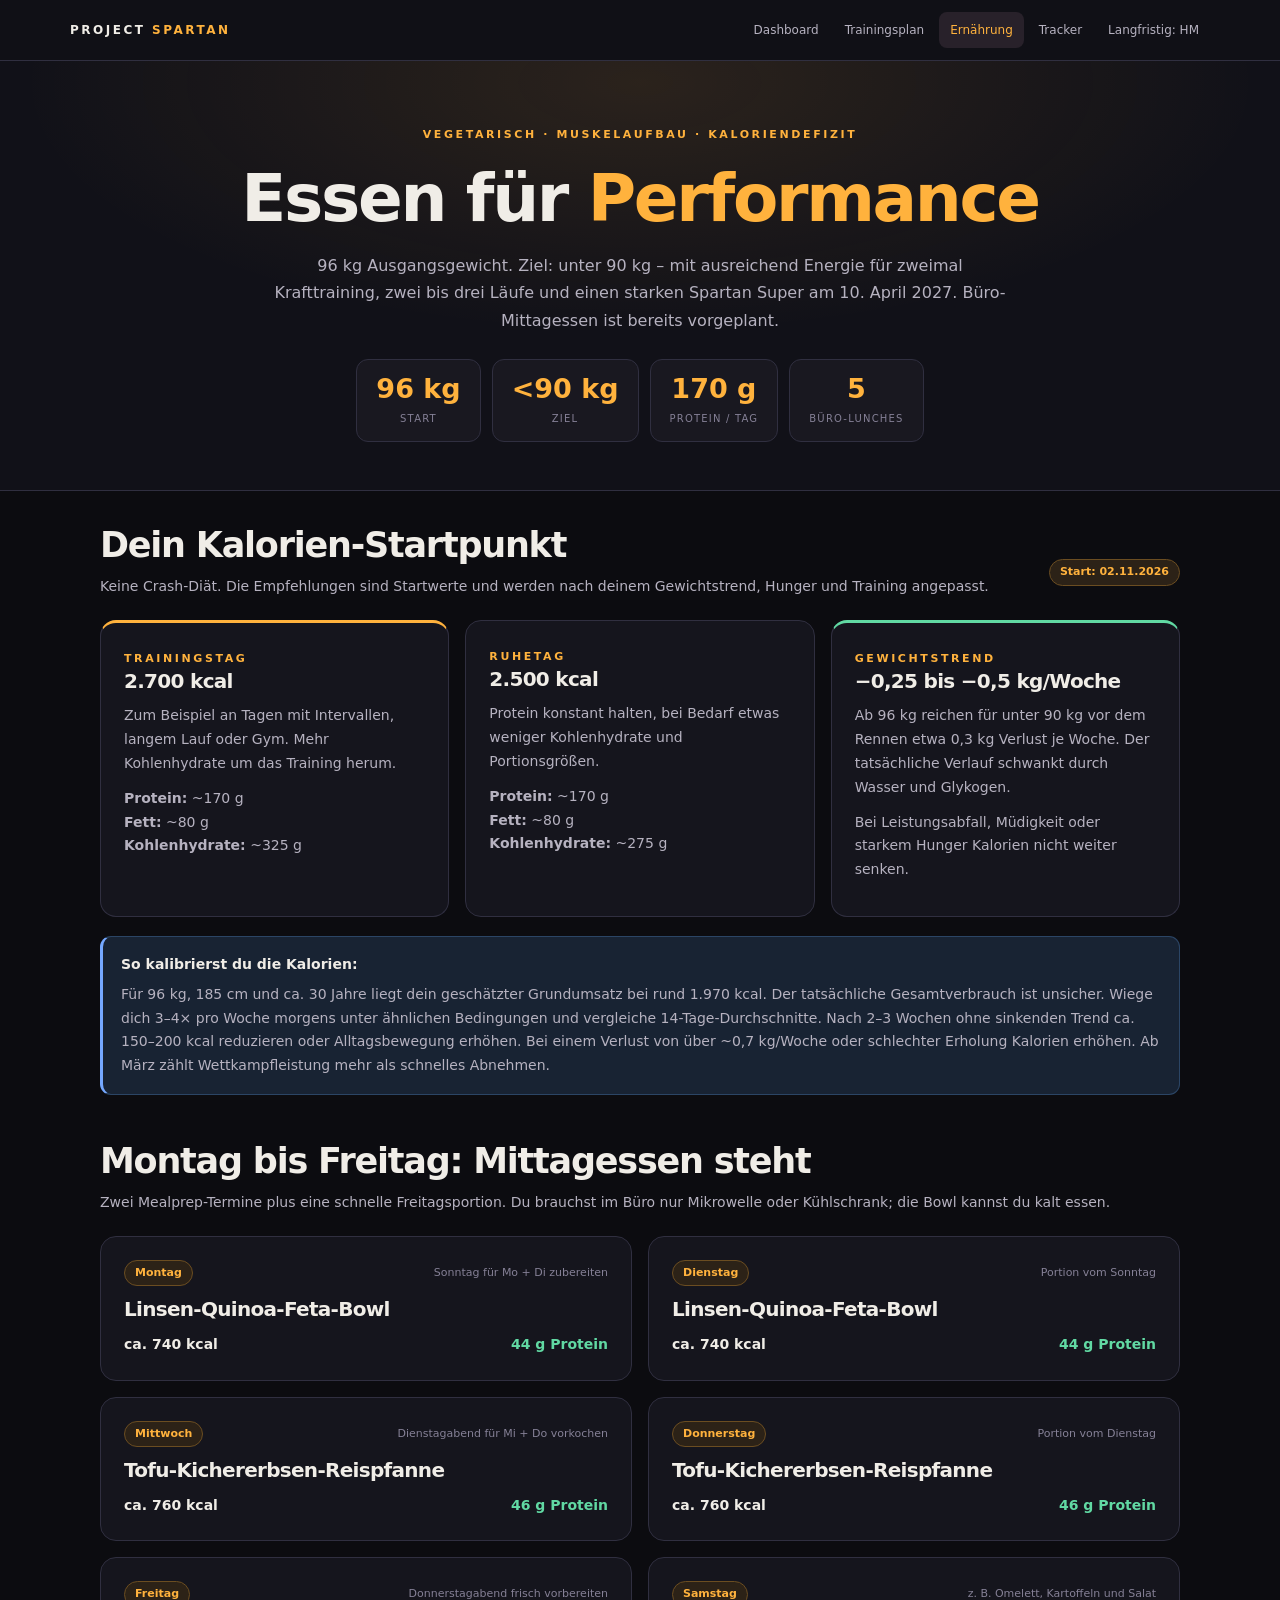
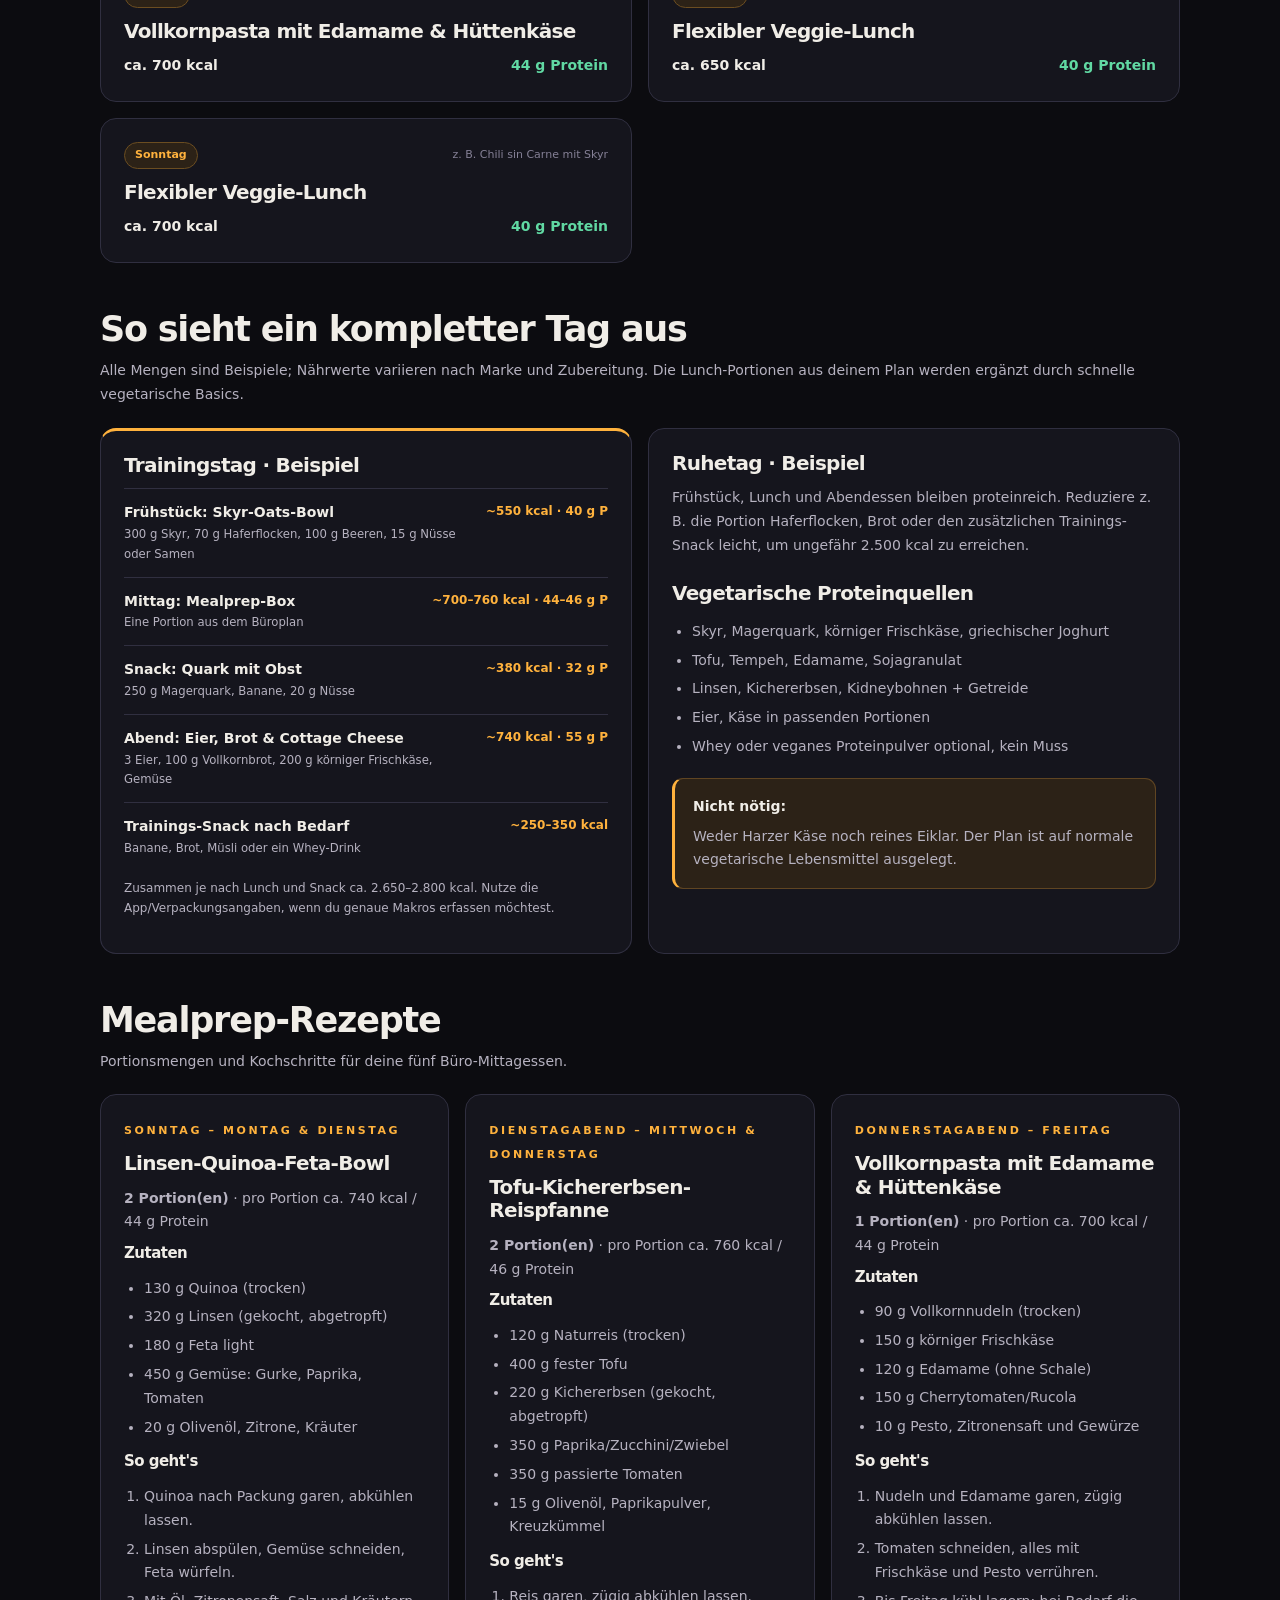
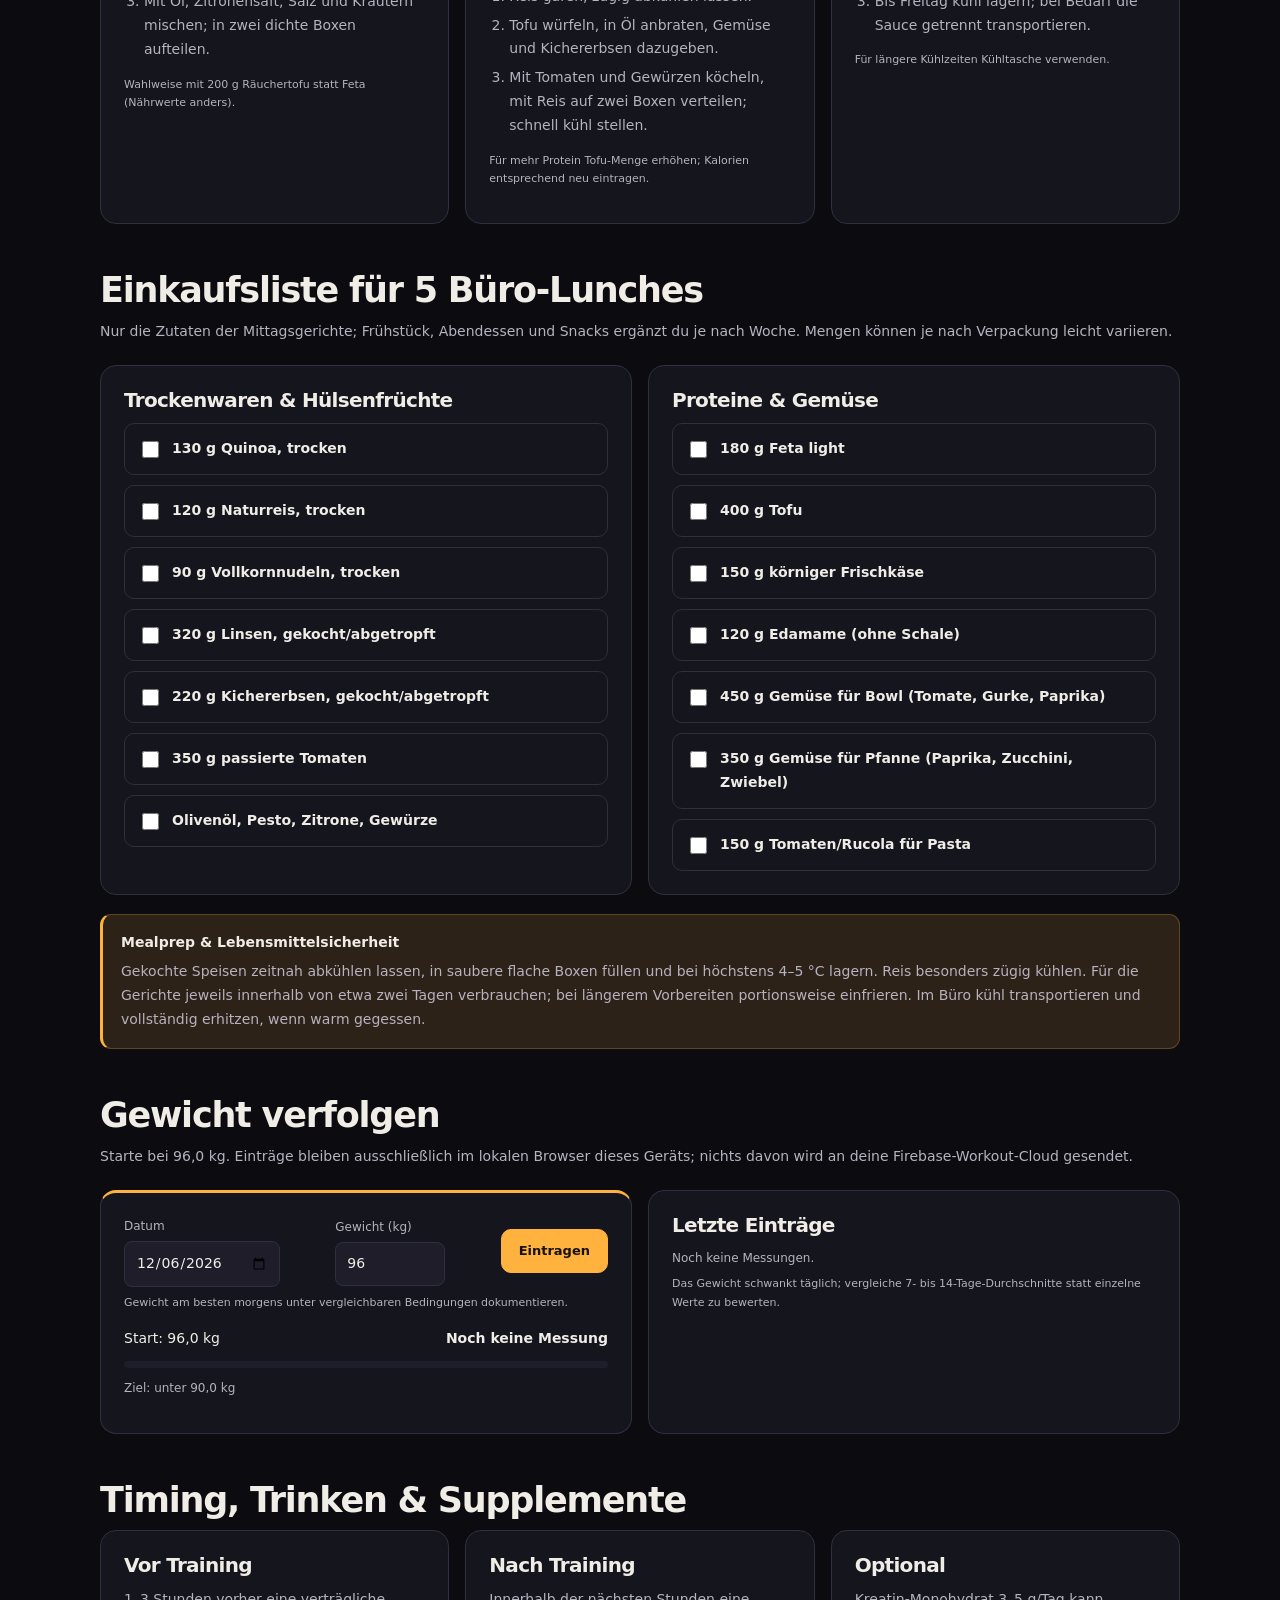
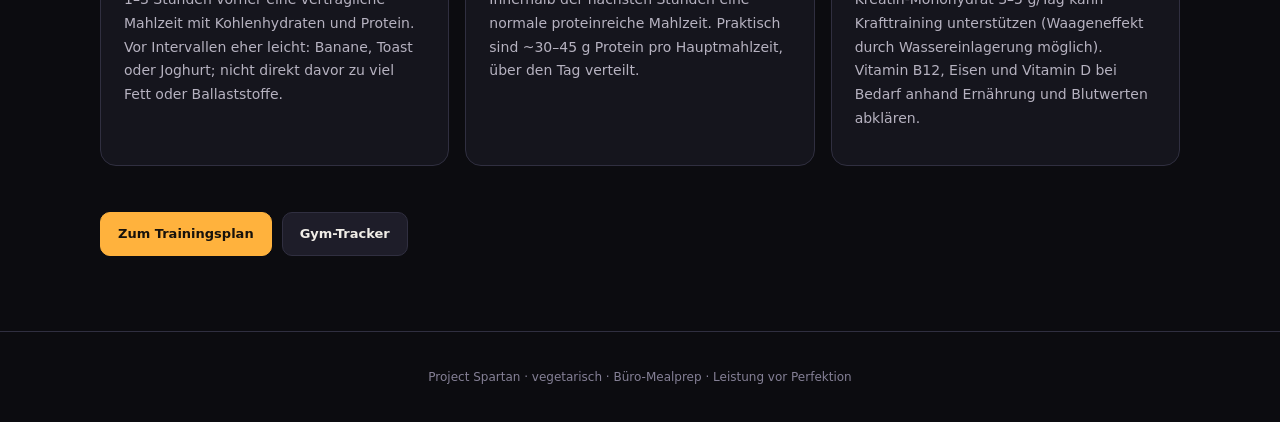
==== commit e64823a6: "Rebuild veggie nutrition and office meal prep for Spartan weight loss and strength" ====
--- a/ernaehrung.html
+++ b/ernaehrung.html
@@ -1,1090 +1,80 @@
 <!DOCTYPE html>
-<html lang="de">
-<head>
-<meta charset="UTF-8">
-<meta name="viewport" content="width=device-width, initial-scale=1.0">
-<title>Ernährungsplan – Halbmarathon 2026</title>
-<link href="https://fonts.googleapis.com/css2?family=Playfair+Display:ital,wght@0,400;0,700;1,400&family=DM+Mono:wght@300;400;500&display=swap" rel="stylesheet">
-<style>
-:root {
-  --bg:       #0c0c0f;
-  --s1:       #131318;
-  --s2:       #1a1a22;
-  --s3:       #22222e;
-  --border:   #2a2a38;
-  --border2:  #1e1e28;
-  --text:     #e8e2d8;
-  --muted:    #6a6680;
-  --faint:    #2e2e3a;
-  --cream:    #f0ebe0;
-  --green:    #4ade80;
-  --green2:   #22c55e;
-  --green-d:  #052e16;
-  --teal:     #2dd4bf;
-  --amber:    #fbbf24;
-  --amber-d:  #451a03;
-  --orange:   #fb923c;
-  --red:      #f87171;
-  --purple:   #c084fc;
-  --blue:     #60a5fa;
-  --pink:     #f472b6;
-}
-*{box-sizing:border-box;margin:0;padding:0;}
-body{background:var(--bg);color:var(--text);font-family:'DM Mono',monospace;font-size:13px;line-height:1.6;min-height:100vh;}
-
-/* ── HEADER ── */
-header{
-  position:relative;overflow:hidden;
-  padding:52px 24px 38px;text-align:center;
-  border-bottom:1px solid var(--border);
-}
-header::before{
-  content:'';position:absolute;inset:0;
-  background:
-    radial-gradient(ellipse 70% 90% at 20% 40%,rgba(74,222,128,.07) 0%,transparent 65%),
-    radial-gradient(ellipse 50% 70% at 80% 60%,rgba(251,191,36,.05) 0%,transparent 65%),
-    radial-gradient(ellipse 40% 50% at 50% 0%,rgba(96,165,250,.06) 0%,transparent 60%);
-}
-.h-inner{position:relative;z-index:1;}
-.h-eye{font-size:10px;letter-spacing:4px;color:var(--muted);text-transform:uppercase;margin-bottom:14px;}
-h1{font-family:'Playfair Display',serif;font-size:clamp(28px,6vw,52px);font-weight:400;color:var(--cream);letter-spacing:-.5px;}
-h1 em{font-style:italic;color:var(--green);}
-.h-sub{margin-top:8px;color:var(--muted);font-size:12px;font-family:'Playfair Display',serif;font-style:italic;}
-.h-stats{display:flex;justify-content:center;gap:28px;margin-top:28px;flex-wrap:wrap;}
-.h-stat .v{font-size:20px;font-weight:500;color:var(--green);}
-.h-stat .l{font-size:9px;color:var(--muted);text-transform:uppercase;letter-spacing:2px;margin-top:2px;}
-
-/* ── NAV ── */
-nav{display:flex;background:#0e0e12;border-bottom:1px solid var(--border2);position:sticky;top:0;z-index:100;flex-wrap:wrap;}
-.nb{padding:13px 18px;background:none;border:none;border-bottom:2px solid transparent;color:var(--muted);cursor:pointer;font-family:'DM Mono',monospace;font-size:12px;letter-spacing:.4px;transition:color .2s,border-color .2s;}
-.nb.on{color:var(--green);border-bottom-color:var(--green);}
-.nb:hover:not(.on){color:var(--text);}
-
-/* ── PANELS ── */
-.panel{display:none;max-width:960px;margin:0 auto;padding:22px 16px 56px;}
-.panel.on{display:block;}
-
-/* ── SHARED ── */
-.section-title{font-family:'Playfair Display',serif;font-size:20px;font-weight:400;color:var(--cream);margin-bottom:4px;}
-.section-sub{font-size:11px;color:var(--muted);margin-bottom:18px;}
-.badge{display:inline-block;font-size:9px;padding:2px 7px;border-radius:999px;text-transform:uppercase;letter-spacing:1.5px;font-weight:500;}
-.badge.fast{background:#3a1a00;color:var(--amber);}
-.badge.prep{background:#0f2a0f;color:var(--green);}
-.badge.office{background:#1a1a3a;color:var(--blue);}
-.badge.protein{background:#2a0a2a;color:var(--purple);}
-.info-box{padding:14px 16px;border-radius:10px;margin-bottom:14px;}
-.info-box.green{background:var(--s2);border-left:3px solid var(--green);}
-.info-box.amber{background:var(--s2);border-left:3px solid var(--amber);}
-.ib-title{font-size:13px;font-weight:500;margin-bottom:5px;}
-.ib-title.g{color:var(--teal);}
-.ib-title.a{color:var(--amber);}
-.ib-body{font-size:12px;color:var(--muted);line-height:1.75;}
-.ib-body strong{color:var(--text);}
-
-/* ── MACRO BAR ── */
-.macro-strip{display:grid;grid-template-columns:repeat(auto-fit,minmax(140px,1fr));gap:8px;margin-bottom:18px;}
-.macro-card{padding:14px 16px;border-radius:10px;background:var(--s1);border:1px solid var(--border2);}
-.macro-card .val{font-size:22px;font-weight:500;letter-spacing:-.5px;}
-.macro-card .lbl{font-size:9px;color:var(--muted);text-transform:uppercase;letter-spacing:2px;margin-top:3px;}
-.macro-card .sub{font-size:10px;color:var(--muted);margin-top:4px;line-height:1.5;}
-
-/* ── MEAL PLAN GRID ── */
-.day-block{margin-bottom:10px;background:var(--s1);border-radius:12px;border:1px solid var(--border2);overflow:hidden;}
-.day-header{display:flex;align-items:center;justify-content:space-between;padding:13px 16px;cursor:pointer;user-select:none;}
-.day-header:hover{background:rgba(255,255,255,.015);}
-.day-left{display:flex;align-items:center;gap:10px;flex-wrap:wrap;}
-.day-name{font-family:'Playfair Display',serif;font-size:16px;color:var(--cream);}
-.day-kcal{font-size:10px;color:var(--muted);font-family:'DM Mono',monospace;}
-.day-tags{display:flex;gap:5px;flex-wrap:wrap;}
-.day-chev{color:var(--muted);font-size:11px;transition:transform .2s;}
-.day-block.open .day-chev{transform:rotate(180deg);}
-.day-body{display:none;border-top:1px solid var(--border2);}
-.day-block.open .day-body{display:block;}
-
-.meal-row{display:grid;grid-template-columns:90px 1fr auto;gap:12px;align-items:start;padding:13px 16px;border-bottom:1px solid var(--faint);}
-.meal-row:last-child{border-bottom:none;}
-.meal-time{font-size:10px;color:var(--muted);font-family:'DM Mono',monospace;padding-top:2px;}
-.meal-content{}
-.meal-name{font-size:13px;color:var(--text);font-weight:500;margin-bottom:3px;}
-.meal-desc{font-size:11px;color:var(--muted);line-height:1.6;}
-.meal-macros{text-align:right;flex-shrink:0;}
-.meal-prot{font-size:12px;color:var(--purple);font-family:'DM Mono',monospace;}
-.meal-kcal{font-size:10px;color:var(--muted);margin-top:2px;}
-
-/* ── SNACK CARDS ── */
-.snack-grid{display:grid;grid-template-columns:repeat(auto-fill,minmax(200px,1fr));gap:10px;margin-bottom:22px;}
-.snack-card{padding:14px;border-radius:10px;background:var(--s1);border:1px solid var(--border2);}
-.snack-icon{font-size:22px;margin-bottom:8px;}
-.snack-name{font-size:13px;color:var(--text);font-weight:500;margin-bottom:4px;}
-.snack-desc{font-size:11px;color:var(--muted);line-height:1.6;}
-.snack-macro{margin-top:8px;font-size:10px;color:var(--purple);font-family:'DM Mono',monospace;}
-
-/* ── QUICK DINNERS ── */
-.quick-list{display:grid;grid-template-columns:repeat(auto-fill,minmax(260px,1fr));gap:10px;margin-bottom:22px;}
-.quick-card{padding:14px 16px;border-radius:10px;background:var(--s1);border:1px solid var(--border2);border-left:3px solid var(--amber);}
-.quick-head{display:flex;align-items:center;gap:8px;margin-bottom:6px;}
-.quick-time{font-size:9px;color:var(--amber);font-family:'DM Mono',monospace;background:var(--amber-d);padding:2px 7px;border-radius:999px;}
-.quick-name{font-size:13px;color:var(--text);font-weight:500;}
-.quick-ing{font-size:11px;color:var(--muted);line-height:1.65;}
-.quick-prot{margin-top:7px;font-size:10px;color:var(--purple);font-family:'DM Mono',monospace;}
-
-/* ── PRE/POST TRAINING ── */
-.timing-grid{display:grid;grid-template-columns:repeat(auto-fit,minmax(220px,1fr));gap:10px;margin-bottom:22px;}
-.timing-card{padding:14px 16px;border-radius:10px;background:var(--s1);border:1px solid var(--border2);}
-.tc-label{font-size:9px;text-transform:uppercase;letter-spacing:2px;margin-bottom:8px;}
-.tc-label.pre{color:var(--amber);}
-.tc-label.post{color:var(--green);}
-.tc-label.long{color:var(--blue);}
-.tc-item{font-size:12px;color:var(--muted);margin-bottom:4px;line-height:1.5;}
-.tc-item strong{color:var(--text);}
-
-/* ── SHOPPING / PREP ── */
-.list-cols{display:grid;grid-template-columns:repeat(auto-fill,minmax(200px,1fr));gap:10px;margin-bottom:18px;}
-.list-card{padding:13px 14px;border-radius:10px;background:var(--s1);border:1px solid var(--border2);}
-.list-head{font-size:10px;text-transform:uppercase;letter-spacing:2px;color:var(--teal);margin-bottom:8px;}
-.list-item{font-size:12px;color:var(--muted);margin-bottom:4px;}
-.list-item::before{content:"·";color:var(--green);margin-right:5px;}
-
-footer{text-align:center;padding:28px;font-size:10px;color:#2a2a3a;letter-spacing:3px;text-transform:uppercase;border-top:1px solid var(--border2);}
-
-/* ── RECIPE CARDS ── */
-.recipe-filter{display:flex;gap:8px;flex-wrap:wrap;margin-bottom:18px;}
-.rf-btn{padding:6px 14px;border-radius:999px;border:1px solid var(--border);background:none;color:var(--muted);cursor:pointer;font-family:'DM Mono',monospace;font-size:11px;transition:all .2s;}
-.rf-btn.on{background:var(--green-d);color:var(--green);border-color:var(--green);}
-.recipes-grid{display:grid;grid-template-columns:repeat(auto-fill,minmax(300px,1fr));gap:12px;}
-.rec-card{background:var(--s1);border-radius:12px;border:1px solid var(--border2);overflow:hidden;display:flex;flex-direction:column;}
-.rec-img{height:6px;}
-.rec-body{padding:16px;}
-.rec-head{display:flex;justify-content:space-between;align-items:flex-start;margin-bottom:8px;gap:8px;}
-.rec-name{font-family:'Playfair Display',serif;font-size:16px;color:var(--cream);font-weight:400;}
-.rec-badges{display:flex;gap:4px;flex-wrap:wrap;flex-shrink:0;}
-.rec-meta{display:flex;gap:12px;margin-bottom:10px;}
-.rec-meta-item{font-size:10px;color:var(--muted);}
-.rec-meta-item span{color:var(--text);font-weight:500;}
-.rec-desc{font-size:12px;color:var(--muted);line-height:1.65;margin-bottom:10px;}
-.rec-toggle{background:none;border:1px solid var(--border);color:var(--muted);padding:5px 12px;border-radius:6px;cursor:pointer;font-family:'DM Mono',monospace;font-size:11px;width:100%;transition:all .2s;margin-top:auto;}
-.rec-toggle:hover{border-color:var(--green);color:var(--green);}
-.rec-detail{display:none;border-top:1px solid var(--border2);padding:14px 16px;}
-.rec-detail.open{display:block;}
-.rec-section{font-size:9px;text-transform:uppercase;letter-spacing:2px;color:var(--teal);margin-bottom:7px;margin-top:10px;}
-.rec-section:first-child{margin-top:0;}
-.rec-ing-list{list-style:none;}
-.rec-ing-list li{font-size:12px;color:var(--muted);padding:3px 0;border-bottom:1px solid var(--faint);}
-.rec-ing-list li:last-child{border:none;}
-.rec-ing-list li::before{content:"·";color:var(--green);margin-right:6px;}
-.rec-steps{counter-reset:step;}
-.rec-step{counter-increment:step;display:flex;gap:10px;margin-bottom:8px;}
-.rec-step::before{content:counter(step);font-size:10px;color:var(--bg);background:var(--green);border-radius:50%;width:18px;height:18px;display:flex;align-items:center;justify-content:center;flex-shrink:0;margin-top:1px;font-weight:500;}
-.rec-step-text{font-size:12px;color:var(--muted);line-height:1.6;}
-.rec-macros{display:flex;gap:10px;margin-top:12px;padding-top:10px;border-top:1px solid var(--faint);}
-.rec-macro{text-align:center;flex:1;}
-.rec-macro .v{font-size:14px;font-weight:500;}
-.rec-macro .l{font-size:9px;color:var(--muted);text-transform:uppercase;letter-spacing:1px;}
-</style>
-</head>
-<body>
-
-<header>
-<div class="h-inner">
-  <div class="h-eye">Vegetarischer Trainingsplan · 29 J · 185 cm · 92 kg · Body Recomposition</div>
-  <h1>Ernährungs<em>plan</em></h1>
-  <p class="h-sub">Pflanzlich · Proteinreich · Alltagstauglich · Büro-ready</p>
-  <div class="h-stats">
-    <div class="h-stat"><div class="v">185 g</div><div class="l">Protein/Tag</div></div>
-    <div class="h-stat"><div class="v">320 g</div><div class="l">Carbs (Ø)</div></div>
-    <div class="h-stat"><div class="v">80 g</div><div class="l">Fett</div></div>
-    <div class="h-stat"><div class="v">~2.750</div><div class="l">kcal Ø</div></div>
-    <div class="h-stat"><div class="v">–450</div><div class="l">kcal Defizit</div></div>
-    <div class="h-stat"><div class="v">Recomp</div><div class="l">Ziel</div></div>
-  </div>
+<html lang="de"><head><meta charset="UTF-8"><meta name="viewport" content="width=device-width,initial-scale=1"><meta name="description" content="Vegetarischer Spartan-Ernährungsplan: von 96 auf unter 90 kg, Muskelaufbau, Büro-Mealprep und proteinreiche Rezepte."><title>Ernährung & Mealprep · Project Spartan</title>
+<link rel="stylesheet" href="assets/spartan-theme.css"></head><body>
+<header class="site-nav"><a class="brand" href="index.html">PROJECT <span>SPARTAN</span></a><nav class="nav-links" aria-label="Hauptnavigation"><a href="index.html">Dashboard</a><a href="training.html">Trainingsplan</a><a class="active" href="ernaehrung.html">Ernährung</a><a href="tracking.html">Tracker</a><a href="halbmarathon.html">Langfristig: HM</a></nav></header>
+<div class="hero"><div class="eyebrow">Vegetarisch · Muskelaufbau · Kaloriendefizit</div><h1>Essen für <em>Performance</em></h1><p class="lead">96 kg Ausgangsgewicht. Ziel: unter 90 kg – mit ausreichend Energie für zweimal Krafttraining, zwei bis drei Läufe und einen starken Spartan Super am 10. April 2027. Büro-Mittagessen ist bereits vorgeplant.</p>
+<div class="kpis"><div class="kpi"><b>96 kg</b><small>Start</small></div><div class="kpi"><b>&lt;90 kg</b><small>Ziel</small></div><div class="kpi"><b>170 g</b><small>Protein / Tag</small></div><div class="kpi"><b>5</b><small>Büro-Lunches</small></div></div></div>
+<main class="container">
+<section class="section"><div class="row"><div><h2>Dein Kalorien-Startpunkt</h2><p class="sub">Keine Crash-Diät. Die Empfehlungen sind Startwerte und werden nach deinem Gewichtstrend, Hunger und Training angepasst.</p></div><span class="pill">Start: 02.11.2026</span></div>
+<div class="grid three">
+<div class="card accent"><span class="eyebrow">Trainingstag</span><h3>2.700 kcal</h3><p>Zum Beispiel an Tagen mit Intervallen, langem Lauf oder Gym. Mehr Kohlenhydrate um das Training herum.</p><p><strong>Protein:</strong> ~170 g<br><strong>Fett:</strong> ~80 g<br><strong>Kohlenhydrate:</strong> ~325 g</p></div>
+<div class="card"><span class="eyebrow">Ruhetag</span><h3>2.500 kcal</h3><p>Protein konstant halten, bei Bedarf etwas weniger Kohlenhydrate und Portionsgrößen.</p><p><strong>Protein:</strong> ~170 g<br><strong>Fett:</strong> ~80 g<br><strong>Kohlenhydrate:</strong> ~275 g</p></div>
+<div class="card green"><span class="eyebrow">Gewichtstrend</span><h3>−0,25 bis −0,5 kg/Woche</h3><p>Ab 96 kg reichen für unter 90 kg vor dem Rennen etwa 0,3 kg Verlust je Woche. Der tatsächliche Verlauf schwankt durch Wasser und Glykogen.</p><p>Bei Leistungsabfall, Müdigkeit oder starkem Hunger Kalorien nicht weiter senken.</p></div>
 </div>
-</header>
-
-<nav>
-  <button class="nb on" onclick="tab('woche')">📅 Wochenplan</button>
-  <button class="nb" onclick="tab('snacks')">🍎 Snacks & Büro</button>
-  <button class="nb" onclick="tab('quick')">⚡ Schnelle Abende</button>
-  <button class="nb" onclick="tab('rezepte')">📖 Rezepte</button>
-  <button class="nb" onclick="tab('timing')">🏃 Rund ums Training</button>
-  <button class="nb" onclick="tab('einkauf')">🛒 Einkauf & Prep</button>
-</nav>
-
-<!-- ══════════════ WOCHENPLAN ══════════════ -->
-<div class="panel on" id="p-woche">
-
-  <div style="margin-bottom:20px;">
-    <div class="section-title">7-Tage Mahlzeitenplan</div>
-    <div class="section-sub">Tippe auf einen Tag um alle Mahlzeiten zu sehen · P = Protein · kcal = Kalorien</div>
-  </div>
-
-  <div class="macro-strip">
-    <div class="macro-card"><div class="val" style="color:var(--purple)">185 g</div><div class="lbl">Protein</div><div class="sub">2,0 g/kg · schützt Muskeln im Defizit</div></div>
-    <div class="macro-card"><div class="val" style="color:var(--amber)">320 g Ø</div><div class="lbl">Carbs (Carb Cycling)</div><div class="sub">240–400 g je nach Tag</div></div>
-    <div class="macro-card"><div class="val" style="color:var(--green)">80 g</div><div class="lbl">Fett</div><div class="sub">Hormone & Sättigung</div></div>
-    <div class="macro-card"><div class="val" style="color:var(--blue)">~2.750</div><div class="lbl">kcal Ø</div><div class="sub">–450 unter TDEE (~3.200)</div></div>
-  </div>
-  <div style="margin-bottom:16px;padding:13px 16px;border-radius:10px;background:var(--s2);border-left:3px solid var(--amber);">
-    <div style="font-size:12px;font-weight:500;color:var(--amber);margin-bottom:6px;">⚡ Carb Cycling – unterschiedliche Kalorienziele je Tag</div>
-    <div style="display:grid;grid-template-columns:repeat(auto-fit,minmax(160px,1fr));gap:6px;margin-top:8px;">
-      <div style="padding:8px 10px;border-radius:7px;background:var(--bg);border:1px solid #451a03;"><div style="font-size:10px;color:var(--amber);margin-bottom:3px;">DI · SA – Hartes Training</div><div style="font-size:13px;color:var(--text);font-weight:500;">~3.000–3.100 kcal</div><div style="font-size:10px;color:var(--muted);">Carbs: 380–400 g</div></div>
-      <div style="padding:8px 10px;border-radius:7px;background:var(--bg);border:1px solid #1e3a5f;"><div style="font-size:10px;color:var(--blue);margin-bottom:3px;">MO · FR – Gym</div><div style="font-size:13px;color:var(--text);font-weight:500;">~2.750 kcal</div><div style="font-size:10px;color:var(--muted);">Carbs: 320 g</div></div>
-      <div style="padding:8px 10px;border-radius:7px;background:var(--bg);border:1px solid #1a2a1a;"><div style="font-size:10px;color:var(--teal);margin-bottom:3px;">DO – Regen-Lauf</div><div style="font-size:13px;color:var(--text);font-weight:500;">~2.600 kcal</div><div style="font-size:10px;color:var(--muted);">Carbs: 280 g</div></div>
-      <div style="padding:8px 10px;border-radius:7px;background:var(--bg);border:1px solid var(--border2);"><div style="font-size:10px;color:var(--muted);margin-bottom:3px;">MI · SO – Ruhe/Mobility</div><div style="font-size:13px;color:var(--text);font-weight:500;">~2.400 kcal</div><div style="font-size:10px;color:var(--muted);">Carbs: 240 g</div></div>
-    </div>
-  </div>
-
-  <div id="days-container"></div>
-
-</div>
-
-<!-- ══════════════ SNACKS ══════════════ -->
-<div class="panel" id="p-snacks">
-
-  <div class="section-title">Büro-Snacks & Unterwegs</div>
-  <div class="section-sub" style="margin-bottom:16px;">Alle Snacks sind gut vorzubereiten, transportfähig und proteinreich</div>
-
-  <div class="info-box amber" style="margin-bottom:16px;">
-    <div class="ib-title a">Ziel: 2–3 Snacks täglich</div>
-    <div class="ib-body">Zwischen den Hauptmahlzeiten <strong>je ~20–30 g Protein</strong> snacken. Das verteilt die Proteinzufuhr gleichmäßig und verhindert Heißhunger. Vorbereitung Sonntags: 15–20 min für die ganze Woche.</div>
-  </div>
-
-  <div style="margin-bottom:10px;font-size:9px;color:var(--muted);text-transform:uppercase;letter-spacing:2px;">Proteinreiche Snacks (bürotauglich)</div>
-  <div class="snack-grid">
-    <div class="snack-card">
-      <div class="snack-icon">🧀</div>
-      <div class="snack-name">Hüttenkäse-Bowl</div>
-      <div class="snack-desc">200 g Hüttenkäse + Gurke + Kirschtomaten + Prise Salz. In Dose abgefüllt, 2 Tage haltbar.</div>
-      <div class="snack-macro">~24 g P · ~130 kcal</div>
-    </div>
-    <div class="snack-card">
-      <div class="snack-icon">🥚</div>
-      <div class="snack-name">Hartgekochte Eier × 2</div>
-      <div class="snack-desc">Sonntags 6–8 Stück kochen. Salz, Pfeffer, fertig. Der einfachste Protein-Snack.</div>
-      <div class="snack-macro">~13 g P · ~140 kcal</div>
-    </div>
-    <div class="snack-card">
-      <div class="snack-icon">🫘</div>
-      <div class="snack-name">Edamame (gesalzen)</div>
-      <div class="snack-desc">150 g TK-Edamame aufgetaut. Einfach einpacken – auch kalt sehr gut.</div>
-      <div class="snack-macro">~17 g P · ~190 kcal</div>
-    </div>
-    <div class="snack-card">
-      <div class="snack-icon">🥜</div>
-      <div class="snack-name">Greek Yogurt + Nüsse</div>
-      <div class="snack-desc">150 g griechischer Joghurt (10% Fett) + 20 g gemischte Nüsse + Honig optional.</div>
-      <div class="snack-macro">~18 g P · ~240 kcal</div>
-    </div>
-    <div class="snack-card">
-      <div class="snack-icon">🧆</div>
-      <div class="snack-name">Hummus + Gemüse</div>
-      <div class="snack-desc">80 g Hummus + Möhren, Sellerie, Paprika in Streifen. Satt und vitaminreich.</div>
-      <div class="snack-macro">~9 g P · ~220 kcal</div>
-    </div>
-    <div class="snack-card">
-      <div class="snack-icon">🍫</div>
-      <div class="snack-name">Protein-Shake / Riegel</div>
-      <div class="snack-desc">Erbsen/Reis-Blend mit Wasser oder Mandelmilch. Oder guter Riegel (>20 g P, <15 g Zucker).</div>
-      <div class="snack-macro">~25 g P · ~200 kcal</div>
-    </div>
-    <div class="snack-card">
-      <div class="snack-icon">🫙</div>
-      <div class="snack-name">Quark-Dip + Cracker</div>
-      <div class="snack-desc">150 g Magerquark + Schnittlauch + Salz + 4 Reiswaffeln oder Vollkorncracker.</div>
-      <div class="snack-macro">~20 g P · ~210 kcal</div>
-    </div>
-    <div class="snack-card">
-      <div class="snack-icon">🍌</div>
-      <div class="snack-name">Banane + Erdnussmus</div>
-      <div class="snack-desc">1 Banane + 2 EL Erdnuss- oder Mandelmus. Ideal vor dem Training (schnelle Carbs + Fett).</div>
-      <div class="snack-macro">~8 g P · ~270 kcal</div>
-    </div>
-    <div class="snack-card">
-      <div class="snack-icon">🫐</div>
-      <div class="snack-name">Overnight Oats (Büro)</div>
-      <div class="snack-desc">60 g Haferflocken + 200 ml Proteinmilch + Beeren + 1 EL Chia. Abends vorbereiten.</div>
-      <div class="snack-macro">~22 g P · ~350 kcal</div>
-    </div>
-    <div class="snack-card">
-      <div class="snack-icon">🧁</div>
-      <div class="snack-name">Protein-Muffins</div>
-      <div class="snack-desc">Batch-cooking Sonntag: Bananen-Haferflocken-Muffins mit Proteinpulver und Nüssen.</div>
-      <div class="snack-macro">~15 g P · ~200 kcal</div>
-    </div>
-    <div class="snack-card">
-      <div class="snack-icon">🫙</div>
-      <div class="snack-name">Tempeh-Chips</div>
-      <div class="snack-desc">Tempeh in dünne Scheiben schneiden, in Soja+Ahornsirup marinieren, 20 min bei 180°C backen.</div>
-      <div class="snack-macro">~20 g P · ~180 kcal</div>
-    </div>
-    <div class="snack-card">
-      <div class="snack-icon">🥗</div>
-      <div class="snack-name">Linsen-Salat im Glas</div>
-      <div class="snack-desc">150 g Linsen (Dose) + Feta + Kirschtomate + Olivenöl + Zitrone. Im Glas 3 Tage haltbar.</div>
-      <div class="snack-macro">~18 g P · ~280 kcal</div>
-    </div>
-  </div>
-
-  <div style="margin-top:8px;font-size:9px;color:var(--muted);text-transform:uppercase;letter-spacing:2px;margin-bottom:12px;">Süße Snacks (Energie-Boost)</div>
-  <div class="snack-grid">
-    <div class="snack-card" style="border-left:2px solid var(--amber);">
-      <div class="snack-icon">🍯</div>
-      <div class="snack-name">Datteln + Nussbutter</div>
-      <div class="snack-desc">3–4 Datteln gefüllt mit Erdnuss- oder Mandelmus. Natürliche Süße + gute Fette.</div>
-      <div class="snack-macro">~5 g P · ~200 kcal</div>
-    </div>
-    <div class="snack-card" style="border-left:2px solid var(--amber);">
-      <div class="snack-icon">🍊</div>
-      <div class="snack-name">Obst-Mix</div>
-      <div class="snack-desc">Apfel + Orange + Handvoll Nüsse. Einfach, transportfähig, Vitamine für die Regeneration.</div>
-      <div class="snack-macro">~5 g P · ~220 kcal</div>
-    </div>
-    <div class="snack-card" style="border-left:2px solid var(--amber);">
-      <div class="snack-icon">🫐</div>
-      <div class="snack-name">Energy Balls</div>
-      <div class="snack-desc">Haferflocken + Datteln + Kakao + Proteinpulver + Kokos. Batch-Prep für 2 Wochen.</div>
-      <div class="snack-macro">~10 g P · ~180 kcal</div>
-    </div>
-  </div>
-
-</div>
-
-<!-- ══════════════ SCHNELLE ABENDE ══════════════ -->
-<div class="panel" id="p-quick">
-
-  <div class="section-title">Schnelle Abendessen</div>
-  <div class="section-sub" style="margin-bottom:16px;">Alle Gerichte in ≤ 20 Minuten fertig · Proteinreich · Sättigend</div>
-
-  <div class="info-box green" style="margin-bottom:16px;">
-    <div class="ib-title g">Strategie: Kühlschrank-Basics</div>
-    <div class="ib-body">Mit diesen Basics im Kühlschrank ist jedes schnelle Abendessen möglich: <strong>Eier, Tofu, Hüttenkäse, Linsen (Dose), Kichererbsen (Dose), Quinoa (vorgekocht), Tiefkühlgemüse, Soßenbasis (Tomate, Kokosmilch)</strong>. Quinoa und Hülsenfrüchte Sonntags vorkochen.</div>
-  </div>
-
-  <div class="quick-list" id="quick-container"></div>
-
-</div>
-
-<!-- ══════════════ TRAINING TIMING ══════════════ -->
-<div class="panel" id="p-timing">
-
-  <div class="section-title">Rund ums Training essen</div>
-  <div class="section-sub" style="margin-bottom:16px;">Was du vor, während und nach dem Training isst hat direkten Einfluss auf Leistung und Erholung</div>
-
-  <div class="timing-grid">
-    <div class="timing-card">
-      <div class="tc-label pre">⏱ 1–2 h vor dem Training</div>
-      <div class="tc-item"><strong>Hauptmahlzeit</strong>: Reis/Nudeln + Gemüse + leichtes Protein</div>
-      <div class="tc-item"><strong>Fokus</strong>: Kohlenhydrate, wenig Fett/Ballaststoffe</div>
-      <div class="tc-item">Beispiel: Nudeln mit Tomatensoße + Parmesan</div>
-      <div class="tc-item">Beispiel: Reis mit Gemüse + Sojasoße</div>
-    </div>
-    <div class="timing-card">
-      <div class="tc-label pre">⚡ 30–45 min vor</div>
-      <div class="tc-item"><strong>Kleiner Boost</strong>: Schnelle Carbs, leicht verdaulich</div>
-      <div class="tc-item">Beispiel: <strong>Banane</strong> – ideal, natürliche Energie</div>
-      <div class="tc-item">Beispiel: <strong>Reiswaffeln + Honig</strong></div>
-      <div class="tc-item">Beispiel: <strong>1 Medjool-Dattel</strong></div>
-    </div>
-    <div class="timing-card">
-      <div class="tc-label post">✅ Direkt nach dem Training (30 min)</div>
-      <div class="tc-item"><strong>Recovery-Fenster</strong>: 30–40 g Protein + schnelle Carbs</div>
-      <div class="tc-item">Beispiel: <strong>Shake</strong> (Proteinpulver + Banane + Hafermilch)</div>
-      <div class="tc-item">Beispiel: <strong>Hüttenkäse + Banane + Honig</strong></div>
-      <div class="tc-item">Beispiel: <strong>Greek Yogurt + Müsli + Beeren</strong></div>
-    </div>
-    <div class="timing-card">
-      <div class="tc-label long">🏃 Long Run (>10 km)</div>
-      <div class="tc-item"><strong>Abend davor</strong>: Kohlenhydratreich – Pasta, Reis</div>
-      <div class="tc-item"><strong>Morgen davor</strong>: 2 h vorher Haferbrei + Banane</div>
-      <div class="tc-item"><strong>Ab km 10</strong>: Gel oder Datteln + Wasser mitnehmen</div>
-      <div class="tc-item"><strong>Danach</strong>: Richtige Mahlzeit innerhalb 1 h</div>
-    </div>
-    <div class="timing-card">
-      <div class="tc-label post">💪 Gym-Tag</div>
-      <div class="tc-item"><strong>Vor Gym</strong>: Normales Mittagessen reicht</div>
-      <div class="tc-item"><strong>Nach Gym</strong>: Protein-Snack oder Shake</div>
-      <div class="tc-item">Dann innerhalb 2 h <strong>proteinreiche Hauptmahlzeit</strong></div>
-      <div class="tc-item">Ziel: Gesamtprotein über den Tag verteilen</div>
-    </div>
-    <div class="timing-card">
-      <div class="tc-label long">💧 Hydration</div>
-      <div class="tc-item"><strong>Täglich</strong>: mind. 2,5–3 l Wasser</div>
-      <div class="tc-item"><strong>Lauftage</strong>: +0,5–1 l je nach Dauer</div>
-      <div class="tc-item"><strong>Gym</strong>: 0,5–1 l während dem Training</div>
-      <div class="tc-item">Urin hellgelb = gut hydriert ✓</div>
-    </div>
-  </div>
-
-  <div style="margin-bottom:14px;">
-    <div class="section-title" style="font-size:17px;">Carb-Loading (Woche 17–18)</div>
-    <div class="section-sub" style="margin-bottom:12px;">3 Tage vor dem Rennen Kohlenhydrate erhöhen</div>
-    <div style="display:grid;grid-template-columns:repeat(auto-fit,minmax(200px,1fr));gap:8px;">
-      <div class="timing-card">
-        <div class="tc-label long">Do (3 Tage vor)</div>
-        <div class="tc-item">Kohlenhydrate auf <strong>~350 g/Tag</strong> erhöhen</div>
-        <div class="tc-item">Pasta Abends: große Portion</div>
-        <div class="tc-item">Fett und Ballaststoffe reduzieren</div>
-      </div>
-      <div class="timing-card">
-        <div class="tc-label long">Fr (2 Tage vor)</div>
-        <div class="tc-item">Gleich: <strong>~350 g Carbs</strong></div>
-        <div class="tc-item">Viel Reis, Brot, Süßkartoffel</div>
-        <div class="tc-item">Kein ungewohntes Essen!</div>
-      </div>
-      <div class="timing-card">
-        <div class="tc-label pre">Sa: Race Day</div>
-        <div class="tc-item"><strong>3 h vorher</strong>: Haferbrei + Banane + Honig</div>
-        <div class="tc-item"><strong>1 h vorher</strong>: 1 Banane oder Gel</div>
-        <div class="tc-item">Danach: Gut essen und feiern! 🏁</div>
-      </div>
-    </div>
-  </div>
-
-</div>
-
-<!-- ══════════════ EINKAUF ══════════════ -->
-<div class="panel" id="p-einkauf">
-
-  <div class="section-title">Wocheneinkauf & Meal Prep</div>
-  <div class="section-sub" style="margin-bottom:16px;">Einmal pro Woche einkaufen · 45–60 min Sonntag vorbereiten · spart Zeit und Geld</div>
-
-  <div class="info-box green" style="margin-bottom:16px;">
-    <div class="ib-title g">Sonntags-Prep-Routine (45 min)</div>
-    <div class="ib-body">
-      1. <strong>Quinoa/Reis kochen</strong> (400 g trocken) – 20 min, passiert von selbst<br>
-      2. <strong>Eier kochen</strong> (8 Stück) – 10 min<br>
-      3. <strong>Gemüse schneiden</strong> (Möhren, Paprika, Gurke) für Snacks der Woche<br>
-      4. <strong>Overnight Oats</strong> für Montag vorbereiten<br>
-      5. <strong>1 Batch Soße</strong> kochen (Tomaten- oder Linsensoße) für 2–3 Abende
-    </div>
-  </div>
-
-  <div class="list-cols">
-    <div class="list-card">
-      <div class="list-head">🥛 Protein-Basis</div>
-      <div class="list-item">Hüttenkäse 2× 500 g</div>
-      <div class="list-item">Magerquark 500 g</div>
-      <div class="list-item">Griechischer Joghurt 500 g</div>
-      <div class="list-item">Eier 12 Stück</div>
-      <div class="list-item">Tofu natur 400 g</div>
-      <div class="list-item">Tempeh 200 g</div>
-      <div class="list-item">Edamame TK 500 g</div>
-      <div class="list-item">Feta 200 g</div>
-    </div>
-    <div class="list-card">
-      <div class="list-head">🫘 Hülsenfrüchte</div>
-      <div class="list-item">Linsen (Dose) 3×</div>
-      <div class="list-item">Kichererbsen (Dose) 2×</div>
-      <div class="list-item">Schwarze Bohnen (Dose) 1×</div>
-      <div class="list-item">Rote Linsen (trocken) 500 g</div>
-      <div class="list-item">Hummus (fertig) 2×</div>
-    </div>
-    <div class="list-card">
-      <div class="list-head">🌾 Kohlenhydrate</div>
-      <div class="list-item">Haferflocken 500 g</div>
-      <div class="list-item">Quinoa 500 g</div>
-      <div class="list-item">Vollkornnudeln 500 g</div>
-      <div class="list-item">Basmati-Reis 1 kg</div>
-      <div class="list-item">Vollkornbrot 1×</div>
-      <div class="list-item">Reiswaffeln 1 Packung</div>
-      <div class="list-item">Süßkartoffeln 1 kg</div>
-    </div>
-    <div class="list-card">
-      <div class="list-head">🥦 Gemüse</div>
-      <div class="list-item">Spinat (TK) 500 g</div>
-      <div class="list-item">Brokkoli (TK) 500 g</div>
-      <div class="list-item">Paprika 4–5 Stück</div>
-      <div class="list-item">Zucchini 2 Stück</div>
-      <div class="list-item">Möhren 1 Bund</div>
-      <div class="list-item">Kirschtomaten 500 g</div>
-      <div class="list-item">Gurke 2 Stück</div>
-      <div class="list-item">Süßkartoffel 1 kg</div>
-    </div>
-    <div class="list-card">
-      <div class="list-head">🍌 Obst</div>
-      <div class="list-item">Bananen 6–8 Stück</div>
-      <div class="list-item">Beeren TK 500 g</div>
-      <div class="list-item">Äpfel 4 Stück</div>
-      <div class="list-item">Orangen 3 Stück</div>
-      <div class="list-item">Datteln (Medjool) 1 Pack</div>
-    </div>
-    <div class="list-card">
-      <div class="list-head">🫙 Pantry-Basics</div>
-      <div class="list-item">Olivenöl extra vergine</div>
-      <div class="list-item">Kokosmilch (Dose) 2×</div>
-      <div class="list-item">Tomaten (Dose) 3×</div>
-      <div class="list-item">Sojasoße / Tamari</div>
-      <div class="list-item">Erdnussmus naturell</div>
-      <div class="list-item">Mandelmus</div>
-      <div class="list-item">Proteinpulver (Erbse/Reis)</div>
-      <div class="list-item">Chia-Samen</div>
-    </div>
-    <div class="list-card">
-      <div class="list-head">🧄 Gewürze & Aromen</div>
-      <div class="list-item">Knoblauch</div>
-      <div class="list-item">Ingwer frisch</div>
-      <div class="list-item">Zitrone / Limette</div>
-      <div class="list-item">Kreuzkümmel</div>
-      <div class="list-item">Paprika (geräuchert)</div>
-      <div class="list-item">Kurkuma</div>
-      <div class="list-item">Zimt</div>
-      <div class="list-item">Flüssiger Honig</div>
-    </div>
-    <div class="list-card">
-      <div class="list-head">🥜 Nüsse & Seeds</div>
-      <div class="list-item">Walnüsse 200 g</div>
-      <div class="list-item">Mandeln 200 g</div>
-      <div class="list-item">Cashews 150 g</div>
-      <div class="list-item">Kürbiskerne 100 g</div>
-      <div class="list-item">Sonnenblumenkerne 100 g</div>
-      <div class="list-item">Hanfsamen 100 g</div>
-    </div>
-  </div>
-
-  <div class="info-box amber">
-    <div class="ib-title a">💊 Supplement-Empfehlungen (vegetarisch)</div>
-    <div class="ib-body">
-      <strong>Vitamin B12</strong>: Bei vegetarischer Ernährung unbedingt supplementieren – 500–1000 µg täglich.<br>
-      <strong>Vitamin D3</strong>: Besonders im Winter, 1000–2000 IE täglich.<br>
-      <strong>Omega-3</strong> (Algenpräparat): Als vegane Alternative zu Fischöl.<br>
-      <strong>Kreatin</strong>: Optional, 3–5 g/Tag – nachweislich Kraft und Muskelaufbau unterstützend.<br>
-      <strong>Eisen & Zink</strong>: Blutwerte prüfen lassen, pflanzliche Quellen schlechter bioverfügbar.
-    </div>
-  </div>
-
-</div>
-
-
-<!-- ══════════════ REZEPTE ══════════════ -->
-<div class="panel" id="p-rezepte">
-  <div style="margin-bottom:6px;"><div class="section-title">Rezeptsammlung</div><div class="section-sub" style="margin-bottom:16px;">Vollständige Rezepte mit Zutaten &amp; Zubereitung · Klick für Details</div></div>
-  <div class="recipe-filter">
-    <button class="rf-btn on" onclick="filterRec('alle',this)">Alle</button>
-    <button class="rf-btn" onclick="filterRec('frühstück',this)">Frühstück</button>
-    <button class="rf-btn" onclick="filterRec('mittagessen',this)">Mittagessen</button>
-    <button class="rf-btn" onclick="filterRec('abendessen',this)">Abendessen</button>
-    <button class="rf-btn" onclick="filterRec('meal-prep',this)">Meal-Prep</button>
-    <button class="rf-btn" onclick="filterRec('schnell',this)">≤ 15 min</button>
-  </div>
-  <div class="recipes-grid" id="rec-container"></div>
-</div>
-
-
-<!-- ══════════════ YAZIO ══════════════ -->
-<div class="panel" id="p-yazio">
-  <div style="margin-bottom:6px;"><div class="section-title">📱 Yazio Setup</div>
-  <div class="section-sub" style="margin-bottom:18px;">Genau was du in Yazio eintragen sollst – Schritt für Schritt</div></div>
-
-  <!-- Profil Setup -->
-  <div class="info-box green" style="margin-bottom:14px;">
-    <div class="ib-title g">Schritt 1: Profil korrekt einrichten</div>
-    <div class="ib-body">
-      Yazio → <strong>Profil → Körperdaten</strong><br>
-      · Geschlecht: Männlich<br>
-      · Alter: 29 Jahre<br>
-      · Größe: 185 cm<br>
-      · Gewicht: 92 kg<br>
-      · Ziel: <strong>Abnehmen</strong> (Yazio setzt dann automatisch ein Defizit)<br>
-      · Aktivitätslevel: <strong>Sehr aktiv</strong> (3× Laufen + 2× Gym/Woche)
-    </div>
-  </div>
-
-  <!-- Kalorienziel -->
-  <div style="margin-bottom:14px;">
-    <div style="font-size:9px;color:var(--muted);text-transform:uppercase;letter-spacing:2px;margin-bottom:10px;">Schritt 2: Kalorienziel manuell überschreiben</div>
-    <div style="padding:14px 16px;border-radius:10px;background:var(--s1);border:1px solid var(--border2);">
-      <div style="font-size:11px;color:var(--muted);margin-bottom:10px;">Yazio → <strong style="color:var(--text)">Mehr → Einstellungen → Nährstoffziele → Kalorien</strong></div>
-      <div style="display:grid;grid-template-columns:repeat(auto-fit,minmax(150px,1fr));gap:8px;">
-        <div style="padding:10px 12px;border-radius:8px;background:var(--bg);border:1px solid #451a03;text-align:center;">
-          <div style="font-size:9px;color:var(--amber);text-transform:uppercase;letter-spacing:1px;margin-bottom:4px;">Di + Sa</div>
-          <div style="font-size:22px;font-weight:500;color:var(--text);">3.050</div>
-          <div style="font-size:10px;color:var(--muted);">kcal · Hartes Training</div>
-        </div>
-        <div style="padding:10px 12px;border-radius:8px;background:var(--bg);border:1px solid #1e3a5f;text-align:center;">
-          <div style="font-size:9px;color:var(--blue);text-transform:uppercase;letter-spacing:1px;margin-bottom:4px;">Mo + Fr</div>
-          <div style="font-size:22px;font-weight:500;color:var(--text);">2.750</div>
-          <div style="font-size:10px;color:var(--muted);">kcal · Gym-Tag</div>
-        </div>
-        <div style="padding:10px 12px;border-radius:8px;background:var(--bg);border:1px solid #0a2a2a;text-align:center;">
-          <div style="font-size:9px;color:var(--teal);text-transform:uppercase;letter-spacing:1px;margin-bottom:4px;">Do</div>
-          <div style="font-size:22px;font-weight:500;color:var(--text);">2.600</div>
-          <div style="font-size:10px;color:var(--muted);">kcal · Regen-Lauf</div>
-        </div>
-        <div style="padding:10px 12px;border-radius:8px;background:var(--bg);border:1px solid var(--border2);text-align:center;">
-          <div style="font-size:9px;color:var(--muted);text-transform:uppercase;letter-spacing:1px;margin-bottom:4px;">Mi + So</div>
-          <div style="font-size:22px;font-weight:500;color:var(--text);">2.400</div>
-          <div style="font-size:10px;color:var(--muted);">kcal · Ruhetag</div>
-        </div>
-      </div>
-      <div style="margin-top:10px;font-size:11px;color:var(--muted);padding:8px 10px;background:var(--bg);border-radius:6px;border:1px solid var(--faint);">
-        💡 <strong style="color:var(--text)">Tipp:</strong> Yazio erlaubt kein automatisches Carb Cycling – du musst das Ziel manuell jeden Abend für den nächsten Tag anpassen. Am einfachsten: Wochentag anschauen, oben nachschlagen, eintragen.
-      </div>
-    </div>
-  </div>
-
-  <!-- Makroziele -->
-  <div style="margin-bottom:14px;">
-    <div style="font-size:9px;color:var(--muted);text-transform:uppercase;letter-spacing:2px;margin-bottom:10px;">Schritt 3: Makro-Ziele einstellen</div>
-    <div style="padding:14px 16px;border-radius:10px;background:var(--s1);border:1px solid var(--border2);">
-      <div style="font-size:11px;color:var(--muted);margin-bottom:12px;">Yazio → <strong style="color:var(--text)">Mehr → Einstellungen → Nährstoffziele → Makros</strong><br>Auf <strong style="color:var(--text)">„Gramm"</strong> umstellen (nicht Prozent!)</div>
-      <div style="display:grid;grid-template-columns:repeat(auto-fit,minmax(200px,1fr));gap:8px;">
-        <div style="padding:12px 14px;border-radius:8px;background:var(--bg);border-left:3px solid var(--purple);">
-          <div style="font-size:12px;font-weight:500;color:var(--purple);margin-bottom:6px;">🥚 Protein – täglich gleich</div>
-          <div style="font-size:20px;font-weight:500;color:var(--text);">185 g</div>
-          <div style="font-size:10px;color:var(--muted);margin-top:4px;line-height:1.6;">Auf <strong style="color:var(--text)">allen Tagen identisch</strong> – Protein bleibt konstant egal ob Rest- oder Trainingstag. Schützt Muskelmasse im Defizit.</div>
-        </div>
-        <div style="padding:12px 14px;border-radius:8px;background:var(--bg);border-left:3px solid var(--green);">
-          <div style="font-size:12px;font-weight:500;color:var(--green);margin-bottom:6px;">🫒 Fett – täglich gleich</div>
-          <div style="font-size:20px;font-weight:500;color:var(--text);">80 g</div>
-          <div style="font-size:10px;color:var(--muted);margin-top:4px;line-height:1.6;">Ebenfalls <strong style="color:var(--text)">konstant</strong> – wichtig für Testosteron, Hormone und Sättigung. Nicht weiter reduzieren.</div>
-        </div>
-        <div style="padding:12px 14px;border-radius:8px;background:var(--bg);border-left:3px solid var(--amber);">
-          <div style="font-size:12px;font-weight:500;color:var(--amber);margin-bottom:6px;">🍚 Carbs – variabel je Tag</div>
-          <div style="font-size:10px;color:var(--muted);margin-top:4px;line-height:1.8;">
-            Di + Sa: <strong style="color:var(--text)">395 g</strong><br>
-            Mo + Fr: <strong style="color:var(--text)">320 g</strong><br>
-            Do: <strong style="color:var(--text)">275 g</strong><br>
-            Mi + So: <strong style="color:var(--text)">240 g</strong>
-          </div>
-        </div>
-      </div>
-    </div>
-  </div>
-
-  <!-- Tracking Tipps -->
-  <div style="margin-bottom:14px;">
-    <div style="font-size:9px;color:var(--muted);text-transform:uppercase;letter-spacing:2px;margin-bottom:10px;">Schritt 4: Tracking-Strategie</div>
-    <div style="display:grid;grid-template-columns:repeat(auto-fit,minmax(240px,1fr));gap:8px;">
-      <div style="padding:13px 14px;border-radius:10px;background:var(--s1);border:1px solid var(--border2);">
-        <div style="font-size:12px;font-weight:500;color:var(--teal);margin-bottom:6px;">✅ Was tracken</div>
-        <div style="font-size:11px;color:var(--muted);line-height:1.8;">
-          · Alles was du isst – auch Öl beim Kochen<br>
-          · Getränke mit Kalorien (Milch, Säfte)<br>
-          · Snacks konsequent eintragen<br>
-          · Roh-Gewicht bei Fleisch/Tofu (nicht gegart)
-        </div>
-      </div>
-      <div style="padding:13px 14px;border-radius:10px;background:var(--s1);border:1px solid var(--border2);">
-        <div style="font-size:12px;font-weight:500;color:var(--amber);margin-bottom:6px;">⚡ Yazio Sport-Kalorien</div>
-        <div style="font-size:11px;color:var(--muted);line-height:1.8;">
-          · Yazio zeigt "verbrannte Kalorien" beim Sport – <strong style="color:var(--text)diese NICHT aufessen</strong><br>
-          · Die TDEE (~3.200) ist bereits mit Training eingerechnet<br>
-          · Sport-Kalorien in Yazio ignorieren oder Feature deaktivieren
-        </div>
-      </div>
-      <div style="padding:13px 14px;border-radius:10px;background:var(--s1);border:1px solid var(--border2);">
-        <div style="font-size:12px;font-weight:500;color:var(--purple);margin-bottom:6px;">📊 Wöchentliche Kontrolle</div>
-        <div style="font-size:11px;color:var(--muted);line-height:1.8;">
-          · Gewicht immer morgens nüchtern, nach dem Klo<br>
-          · Nur wöchentlicher Schnitt zählt, nicht Tagesschwankungen<br>
-          · Ziel: –0,3 bis –0,5 kg/Woche<br>
-          · Mehr als –0,7 kg/Woche = Kalorien erhöhen
-        </div>
-      </div>
-      <div style="padding:13px 14px;border-radius:10px;background:var(--s1);border:1px solid var(--border2);">
-        <div style="font-size:12px;font-weight:500;color:var(--green);margin-bottom:6px;">🔄 Anpassung nach 4 Wochen</div>
-        <div style="font-size:11px;color:var(--muted);line-height:1.8;">
-          · Kein Gewichtsverlust nach 3 Wochen → –150 kcal<br>
-          · Leistung im Training einbricht → +200 kcal (Carbs)<br>
-          · Gewicht fällt > 0,7 kg/Woche → +150–200 kcal<br>
-          · Alles im Gleichgewicht → nichts ändern ✓
-        </div>
-      </div>
-    </div>
-  </div>
-
-  <!-- Yazio Wochenübersicht Cheatsheet -->
-  <div style="margin-bottom:14px;">
-    <div style="font-size:9px;color:var(--muted);text-transform:uppercase;letter-spacing:2px;margin-bottom:10px;">Dein Yazio Cheatsheet – Screenshot & speichern</div>
-    <div style="padding:16px;border-radius:10px;background:var(--s1);border:2px solid var(--border);">
-      <div style="display:grid;grid-template-columns:auto 1fr 1fr 1fr 1fr;gap:0;font-size:11px;">
-        <div style="padding:6px 10px;background:var(--s2);border-bottom:1px solid var(--faint);font-size:9px;color:var(--muted);text-transform:uppercase;letter-spacing:1px;">TAG</div>
-        <div style="padding:6px 10px;background:var(--s2);border-bottom:1px solid var(--faint);font-size:9px;color:var(--purple);text-transform:uppercase;letter-spacing:1px;text-align:center;">PROTEIN</div>
-        <div style="padding:6px 10px;background:var(--s2);border-bottom:1px solid var(--faint);font-size:9px;color:var(--amber);text-transform:uppercase;letter-spacing:1px;text-align:center;">CARBS</div>
-        <div style="padding:6px 10px;background:var(--s2);border-bottom:1px solid var(--faint);font-size:9px;color:var(--green);text-transform:uppercase;letter-spacing:1px;text-align:center;">FETT</div>
-        <div style="padding:6px 10px;background:var(--s2);border-bottom:1px solid var(--faint);font-size:9px;color:var(--blue);text-transform:uppercase;letter-spacing:1px;text-align:center;">KCAL</div>
-
-<div style="padding:7px 10px;background:var(--bg);border-bottom:1px solid var(--faint);font-size:11px;color:#3ecf8e">Mo – Limbs</div><div style="padding:7px 10px;background:var(--bg);border-bottom:1px solid var(--faint);text-align:center;color:var(--purple)">185 g</div><div style="padding:7px 10px;background:var(--bg);border-bottom:1px solid var(--faint);text-align:center;color:var(--amber)">320 g</div><div style="padding:7px 10px;background:var(--bg);border-bottom:1px solid var(--faint);text-align:center;color:var(--green)">80 g</div><div style="padding:7px 10px;background:var(--bg);border-bottom:1px solid var(--faint);text-align:center;color:var(--blue)">2.750</div>
-<div style="padding:7px 10px;background:var(--s2);border-bottom:1px solid var(--faint);font-size:11px;color:#f59e0b">Di – Intervall</div><div style="padding:7px 10px;background:var(--s2);border-bottom:1px solid var(--faint);text-align:center;color:var(--purple)">185 g</div><div style="padding:7px 10px;background:var(--s2);border-bottom:1px solid var(--faint);text-align:center;color:var(--amber)">395 g</div><div style="padding:7px 10px;background:var(--s2);border-bottom:1px solid var(--faint);text-align:center;color:var(--green)">80 g</div><div style="padding:7px 10px;background:var(--s2);border-bottom:1px solid var(--faint);text-align:center;color:var(--blue)">3.050</div>
-<div style="padding:7px 10px;background:var(--bg);border-bottom:1px solid var(--faint);font-size:11px;color:#374151">Mi – Ruhe</div><div style="padding:7px 10px;background:var(--bg);border-bottom:1px solid var(--faint);text-align:center;color:var(--purple)">185 g</div><div style="padding:7px 10px;background:var(--bg);border-bottom:1px solid var(--faint);text-align:center;color:var(--amber)">240 g</div><div style="padding:7px 10px;background:var(--bg);border-bottom:1px solid var(--faint);text-align:center;color:var(--green)">80 g</div><div style="padding:7px 10px;background:var(--bg);border-bottom:1px solid var(--faint);text-align:center;color:var(--blue)">2.400</div>
-<div style="padding:7px 10px;background:var(--s2);border-bottom:1px solid var(--faint);font-size:11px;color:#2dd4bf">Do – Regen-Lauf</div><div style="padding:7px 10px;background:var(--s2);border-bottom:1px solid var(--faint);text-align:center;color:var(--purple)">185 g</div><div style="padding:7px 10px;background:var(--s2);border-bottom:1px solid var(--faint);text-align:center;color:var(--amber)">275 g</div><div style="padding:7px 10px;background:var(--s2);border-bottom:1px solid var(--faint);text-align:center;color:var(--green)">80 g</div><div style="padding:7px 10px;background:var(--s2);border-bottom:1px solid var(--faint);text-align:center;color:var(--blue)">2.600</div>
-<div style="padding:7px 10px;background:var(--bg);border-bottom:1px solid var(--faint);font-size:11px;color:#60a5fa">Fr – Torso</div><div style="padding:7px 10px;background:var(--bg);border-bottom:1px solid var(--faint);text-align:center;color:var(--purple)">185 g</div><div style="padding:7px 10px;background:var(--bg);border-bottom:1px solid var(--faint);text-align:center;color:var(--amber)">320 g</div><div style="padding:7px 10px;background:var(--bg);border-bottom:1px solid var(--faint);text-align:center;color:var(--green)">80 g</div><div style="padding:7px 10px;background:var(--bg);border-bottom:1px solid var(--faint);text-align:center;color:var(--blue)">2.750</div>
-<div style="padding:7px 10px;background:var(--s2);border-bottom:1px solid var(--faint);font-size:11px;color:#f59e0b">Sa – Long Run</div><div style="padding:7px 10px;background:var(--s2);border-bottom:1px solid var(--faint);text-align:center;color:var(--purple)">185 g</div><div style="padding:7px 10px;background:var(--s2);border-bottom:1px solid var(--faint);text-align:center;color:var(--amber)">395 g</div><div style="padding:7px 10px;background:var(--s2);border-bottom:1px solid var(--faint);text-align:center;color:var(--green)">80 g</div><div style="padding:7px 10px;background:var(--s2);border-bottom:1px solid var(--faint);text-align:center;color:var(--blue)">3.050</div>
-<div style="padding:7px 10px;background:var(--bg);border-bottom:1px solid var(--faint);font-size:11px;color:#374151">So – Mobility</div><div style="padding:7px 10px;background:var(--bg);border-bottom:1px solid var(--faint);text-align:center;color:var(--purple)">185 g</div><div style="padding:7px 10px;background:var(--bg);border-bottom:1px solid var(--faint);text-align:center;color:var(--amber)">240 g</div><div style="padding:7px 10px;background:var(--bg);border-bottom:1px solid var(--faint);text-align:center;color:var(--green)">80 g</div><div style="padding:7px 10px;background:var(--bg);border-bottom:1px solid var(--faint);text-align:center;color:var(--blue)">2.400</div>
-      </div>
-    </div>
-  </div>
-
-  <div class="info-box amber">
-    <div class="ib-title a">🎯 Realistisches Ziel bis 20.09. (18 Wochen)</div>
-    <div class="ib-body">
-      Bei konsequentem Tracking und Training kannst du in 18 Wochen realistisch erreichen:<br><br>
-      <strong>Fettabbau:</strong> ~4–6 kg · <strong>Muskelaufbau:</strong> ~2–3 kg (Returner-Vorteil)<br>
-      <strong>Gewicht auf der Waage:</strong> ca. –3 kg (der Rest ist Körperzusammensetzung)<br>
-      <strong>Körperfett sinkt:</strong> ~3–4% → deutlich sichtbarere Muskeln<br><br>
-      Das ist der Hybrid-Körper: schlanker durch den Laufsport, definierter durch das Krafttraining.
-    </div>
-  </div>
-</div>
-
-<footer>Vegetarischer Ernährungsplan · Halbmarathon 20.09.2026 · 29 J · 185 cm · 92 kg · ~2.750 kcal Ø · Body Recomposition</footer>
-
+<div class="note blue"><strong>So kalibrierst du die Kalorien:</strong><p>Für 96 kg, 185 cm und ca. 30 Jahre liegt dein geschätzter Grundumsatz bei rund 1.970 kcal. Der tatsächliche Gesamtverbrauch ist unsicher. Wiege dich 3–4× pro Woche morgens unter ähnlichen Bedingungen und vergleiche 14-Tage-Durchschnitte. Nach 2–3 Wochen ohne sinkenden Trend ca. 150–200 kcal reduzieren oder Alltagsbewegung erhöhen. Bei einem Verlust von über ~0,7 kg/Woche oder schlechter Erholung Kalorien erhöhen. Ab März zählt Wettkampfleistung mehr als schnelles Abnehmen.</p></div>
+</section>
+<section class="section"><h2>Montag bis Freitag: Mittagessen steht</h2><p class="sub">Zwei Mealprep-Termine plus eine schnelle Freitagsportion. Du brauchst im Büro nur Mikrowelle oder Kühlschrank; die Bowl kannst du kalt essen.</p>
+<div class="grid" id="meal-cards"></div>
+</section>
+<section class="section"><h2>So sieht ein kompletter Tag aus</h2><p class="sub">Alle Mengen sind Beispiele; Nährwerte variieren nach Marke und Zubereitung. Die Lunch-Portionen aus deinem Plan werden ergänzt durch schnelle vegetarische Basics.</p>
+<div class="grid"><div class="card accent"><h3>Trainingstag · Beispiel</h3>
+<div class="meal"><div><strong>Frühstück: Skyr-Oats-Bowl</strong><small>300 g Skyr, 70 g Haferflocken, 100 g Beeren, 15 g Nüsse oder Samen</small></div><span class="cal">~550 kcal · 40 g P</span></div>
+<div class="meal"><div><strong>Mittag: Mealprep-Box</strong><small>Eine Portion aus dem Büroplan</small></div><span class="cal">~700–760 kcal · 44–46 g P</span></div>
+<div class="meal"><div><strong>Snack: Quark mit Obst</strong><small>250 g Magerquark, Banane, 20 g Nüsse</small></div><span class="cal">~380 kcal · 32 g P</span></div>
+<div class="meal"><div><strong>Abend: Eier, Brot & Cottage Cheese</strong><small>3 Eier, 100 g Vollkornbrot, 200 g körniger Frischkäse, Gemüse</small></div><span class="cal">~740 kcal · 55 g P</span></div>
+<div class="meal"><div><strong>Trainings-Snack nach Bedarf</strong><small>Banane, Brot, Müsli oder ein Whey-Drink</small></div><span class="cal">~250–350 kcal</span></div>
+<p class="small">Zusammen je nach Lunch und Snack ca. 2.650–2.800 kcal. Nutze die App/Verpackungsangaben, wenn du genaue Makros erfassen möchtest.</p></div>
+<div class="card"><h3>Ruhetag · Beispiel</h3><p>Frühstück, Lunch und Abendessen bleiben proteinreich. Reduziere z. B. die Portion Haferflocken, Brot oder den zusätzlichen Trainings-Snack leicht, um ungefähr 2.500 kcal zu erreichen.</p>
+<h3 style="margin-top:25px">Vegetarische Proteinquellen</h3><ul>
+<li>Skyr, Magerquark, körniger Frischkäse, griechischer Joghurt</li><li>Tofu, Tempeh, Edamame, Sojagranulat</li><li>Linsen, Kichererbsen, Kidneybohnen + Getreide</li><li>Eier, Käse in passenden Portionen</li><li>Whey oder veganes Proteinpulver optional, kein Muss</li></ul>
+<div class="note"><strong>Nicht nötig:</strong><p>Weder Harzer Käse noch reines Eiklar. Der Plan ist auf normale vegetarische Lebensmittel ausgelegt.</p></div></div>
+</div></section>
+<section class="section"><h2>Mealprep-Rezepte</h2><p class="sub">Portionsmengen und Kochschritte für deine fünf Büro-Mittagessen.</p><div id="recipes" class="grid three"></div></section>
+<section class="section"><h2>Einkaufsliste für 5 Büro-Lunches</h2><p class="sub">Nur die Zutaten der Mittagsgerichte; Frühstück, Abendessen und Snacks ergänzt du je nach Woche. Mengen können je nach Verpackung leicht variieren.</p>
+<div class="grid"><div class="card"><h3>Trockenwaren & Hülsenfrüchte</h3><div class="checks" style="grid-template-columns:1fr" id="shop-a">
+<label class="check"><input type="checkbox"><span>130 g Quinoa, trocken</span></label>
+<label class="check"><input type="checkbox"><span>120 g Naturreis, trocken</span></label>
+<label class="check"><input type="checkbox"><span>90 g Vollkornnudeln, trocken</span></label>
+<label class="check"><input type="checkbox"><span>320 g Linsen, gekocht/abgetropft</span></label>
+<label class="check"><input type="checkbox"><span>220 g Kichererbsen, gekocht/abgetropft</span></label>
+<label class="check"><input type="checkbox"><span>350 g passierte Tomaten</span></label>
+<label class="check"><input type="checkbox"><span>Olivenöl, Pesto, Zitrone, Gewürze</span></label>
+</div></div>
+<div class="card"><h3>Proteine & Gemüse</h3><div class="checks" style="grid-template-columns:1fr" id="shop-b">
+<label class="check"><input type="checkbox"><span>180 g Feta light</span></label>
+<label class="check"><input type="checkbox"><span>400 g Tofu</span></label>
+<label class="check"><input type="checkbox"><span>150 g körniger Frischkäse</span></label>
+<label class="check"><input type="checkbox"><span>120 g Edamame (ohne Schale)</span></label>
+<label class="check"><input type="checkbox"><span>450 g Gemüse für Bowl (Tomate, Gurke, Paprika)</span></label>
+<label class="check"><input type="checkbox"><span>350 g Gemüse für Pfanne (Paprika, Zucchini, Zwiebel)</span></label>
+<label class="check"><input type="checkbox"><span>150 g Tomaten/Rucola für Pasta</span></label>
+</div></div></div>
+<div class="note"><strong>Mealprep & Lebensmittelsicherheit</strong><p>Gekochte Speisen zeitnah abkühlen lassen, in saubere flache Boxen füllen und bei höchstens 4–5 °C lagern. Reis besonders zügig kühlen. Für die Gerichte jeweils innerhalb von etwa zwei Tagen verbrauchen; bei längerem Vorbereiten portionsweise einfrieren. Im Büro kühl transportieren und vollständig erhitzen, wenn warm gegessen.</p></div></section>
+<section class="section"><h2>Gewicht verfolgen</h2><p class="sub">Starte bei 96,0 kg. Einträge bleiben ausschließlich im lokalen Browser dieses Geräts; nichts davon wird an deine Firebase-Workout-Cloud gesendet.</p>
+<div class="grid"><div class="card accent"><div class="row"><div class="field"><label for="weigh-date">Datum</label><input id="weigh-date" type="date"></div><div class="field"><label for="weigh-weight">Gewicht (kg)</label><input id="weigh-weight" type="number" inputmode="decimal" step="0.1" min="40" max="250" value="96"></div><button type="button" class="btn" id="weigh-save">Eintragen</button></div><p class="tiny" id="weigh-msg">Gewicht am besten morgens unter vergleichbaren Bedingungen dokumentieren.</p>
+<div class="row" style="margin-top:15px"><span>Start: 96,0 kg</span><strong id="weigh-current">Noch keine Messung</strong></div><div class="progress"><div id="weight-bar"></div></div><p class="small" id="weigh-delta">Ziel: unter 90,0 kg</p></div>
+<div class="card"><h3>Letzte Einträge</h3><div id="weigh-history" class="small">Noch keine Messungen.</div><p class="tiny">Das Gewicht schwankt täglich; vergleiche 7- bis 14-Tage-Durchschnitte statt einzelne Werte zu bewerten.</p></div></div></section>
+<section class="section"><h2>Timing, Trinken & Supplemente</h2><div class="grid three"><div class="card"><h3>Vor Training</h3><p>1–3 Stunden vorher eine verträgliche Mahlzeit mit Kohlenhydraten und Protein. Vor Intervallen eher leicht: Banane, Toast oder Joghurt; nicht direkt davor zu viel Fett oder Ballaststoffe.</p></div>
+<div class="card"><h3>Nach Training</h3><p>Innerhalb der nächsten Stunden eine normale proteinreiche Mahlzeit. Praktisch sind ~30–45 g Protein pro Hauptmahlzeit, über den Tag verteilt.</p></div>
+<div class="card"><h3>Optional</h3><p>Kreatin-Monohydrat 3–5 g/Tag kann Krafttraining unterstützen (Waageneffekt durch Wassereinlagerung möglich). Vitamin B12, Eisen und Vitamin D bei Bedarf anhand Ernährung und Blutwerten abklären.</p></div></div></section>
+<div class="actions"><a class="btn" href="training.html">Zum Trainingsplan</a><a class="btn secondary" href="tracking.html">Gym-Tracker</a></div>
+</main><footer>Project Spartan · vegetarisch · Büro-Mealprep · Leistung vor Perfektion</footer>
 <script>
-const days = [
-  {
-    name:"Montag", note:"Gym-Tag (Limbs – Beine & Arme)", kcal:2750,
-    tags:["<span class='badge prep'>Gym</span>","<span class='badge protein'>Bein-Fokus</span>"],
-    meals:[
-      {time:"07:00",name:"Protein-Pancakes",desc:"2 Eier + 60 g Haferflocken + 1 Messlöffel Proteinpulver + Banane – gebacken. Mit Joghurt und Beeren. Beine brauchen Carbs vor schwerem Training.",prot:30,kcal:460},
-      {time:"10:00",name:"Snack: Edamame + Reiswaffel",desc:"150 g Edamame (aufgetaut) + 2 Reiswaffeln mit Hüttenkäse – sättigend, bürotauglich",prot:22,kcal:250},
-      {time:"12:30",name:"Mittagessen: Tofu-Bowl mit Erdnusssoße",desc:"150 g Tofu (angebraten) + 130 g Quinoa + Brokkoli + Möhren + Erdnusssoße – Meal-Prep oder frisch",prot:38,kcal:540},
-      {time:"15:30",name:"Pre-Gym: Reiswaffel + Honig",desc:"3 Reiswaffeln + 1 EL Honig – 45 min vor dem Limbs-Training, schnelle Energie für Kniebeuge & Beinpresse",prot:3,kcal:160},
-      {time:"18:00",name:"Post-Gym Recovery-Shake",desc:"2 Messlöffel Proteinpulver + Banane + 250 ml Hafermilch – direkt nach Limbs im Recovery-Fenster",prot:40,kcal:380},
-      {time:"20:00",name:"After Gym: Linsen-Dal mit Reis",desc:"200 g rote Linsen + Kokosmilch + Tomaten + Kreuzkümmel + Kurkuma. Mit 100 g Basmati-Reis. Gut für Muskelregeneration.",prot:36,kcal:580},
-    ]
-  },
-  {
-    name:"Dienstag", note:"Lauftag – Intervalltraining", kcal:2700,
-    tags:["<span class='badge fast'>Lauftag</span>","<span class='badge prep'>Carb-Fokus</span>"],
-    meals:[
-      {time:"07:00",name:"Haferbrei",desc:"70 g Haferflocken + 300 ml Milch/Hafermilch + 1 Banane + 1 EL Erdnussmus + Honig – warm",prot:20,kcal:480},
-      {time:"10:00",name:"Snack: 2 Eier + Reiswaffel",desc:"2 hartgekochte Eier + 2 Reiswaffeln mit Hüttenkäse",prot:18,kcal:200},
-      {time:"12:30",name:"Vollkornnudeln mit Linsenbolognese",desc:"100 g Vollkornnudeln (trocken) + 150 g Linsen + Tomatensoße + Parmesan + Gemüse",prot:30,kcal:560},
-      {time:"15:30",name:"Pre-Run Snack",desc:"1 Banane + 1 EL Erdnussmus – 45 min vor dem Lauf",prot:7,kcal:270},
-      {time:"18:30",name:"Post-Run: Protein-Shake",desc:"2 Messlöffel Proteinpulver + Banane + 250 ml Hafermilch + 1 EL Chia – direkt nach dem Lauf",prot:38,kcal:380},
-      {time:"20:00",name:"Abendessen: Feta-Gemüse-Pfanne",desc:"200 g TK-Gemüse + 100 g Feta + Kichererbsen (Dose) + Olivenöl + Knoblauch + Zitrone. Mit Vollkornbrot.",prot:28,kcal:450},
-    ]
-  },
-  {
-    name:"Mittwoch", note:"Ruhetag – kein Training", kcal:2400,
-    tags:["<span class='badge office'>Bürotag</span>","<span class='badge prep'>Ausgeglichen</span>"],
-    meals:[
-      {time:"07:00",name:"Scrambled Eggs & Toast",desc:"3 Eier + 50 g Spinat + 2 Scheiben Vollkornbrot + Tomatenscheiben + Kräuter",prot:28,kcal:420},
-      {time:"10:00",name:"Büro-Snack: Edamame",desc:"150 g Edamame (aufgetaut) + Meersalz – in Dose mitgebracht",prot:17,kcal:190},
-      {time:"12:30",name:"Meal-Prep Bowl: Kichererbsen-Salat",desc:"200 g Kichererbsen + Quinoa + Gurke + Tomate + Petersilie + Zitrone-Tahini-Dressing. Im Glas vorbereitet.",prot:26,kcal:480},
-      {time:"15:30",name:"Büro-Snack: Apfel + Cashews",desc:"1 Apfel + 30 g Cashews – transportfähig, sättigend",prot:7,kcal:230},
-      {time:"19:00",name:"Abendessen: Tempeh-Stir-Fry",desc:"200 g Tempeh (angebraten) + Brokkoli + Paprika + Sojasoße + Ingwer + Knoblauch. Mit Jasminreis.",prot:38,kcal:520},
-      {time:"21:30",name:"Kleiner Snack",desc:"100 g Magerquark + Beeren + Chia",prot:15,kcal:130},
-    ]
-  },
-  {
-    name:"Donnerstag", note:"Regenerationslauf (5–7 km locker)", kcal:2600,
-    tags:["<span class='badge fast'>Regen-Lauf</span>","<span class='badge office'>Bürotag</span>"],
-    meals:[
-      {time:"07:00",name:"Overnight Oats",desc:"60 g Haferflocken + 200 ml Hafermilch + 1 EL Chia + Beeren + 1 EL Mandelmus – abends vorbereitet",prot:22,kcal:420},
-      {time:"10:00",name:"Snack: Hüttenkäse + Reiswaffeln",desc:"150 g Hüttenkäse + 3 Reiswaffeln + Kirschtomaten – leicht, bürotauglich",prot:20,kcal:200},
-      {time:"12:30",name:"Mittagessen: Quinoa-Tabbouleh mit Feta",desc:"150 g Quinoa + Feta + Tomate + Gurke + Petersilie + Zitronendressing – Meal-Prep aus dem Kühlschrank",prot:26,kcal:460},
-      {time:"15:00",name:"Pre-Run Snack (30–45 min vorher)",desc:"1 Banane – schnelle Energie für den lockeren Lauf, leicht verdaulich",prot:1,kcal:90},
-      {time:"17:30",name:"Post-Run: Protein-Shake",desc:"1 Messlöffel Proteinpulver + 250 ml Hafermilch + 1 EL Erdnussmus – Recovery nach dem Lauf",prot:30,kcal:280},
-      {time:"19:30",name:"Abendessen: Linsen-Dal mit Reis",desc:"200 g rote Linsen + Kokosmilch + Tomaten + Kreuzkümmel + Kurkuma. Mit 100 g Basmati-Reis.",prot:34,kcal:520},
-      {time:"21:00",name:"Abend-Snack: Magerquark",desc:"100 g Magerquark + Zimt + Beeren – langsames Protein über Nacht",prot:15,kcal:110},
-    ]
-  },
-  {
-    name:"Freitag", note:"Gym-Tag (Torso – Oberkörper)", kcal:2750,
-    tags:["<span class='badge prep'>Gym</span>","<span class='badge protein'>Oberkörper</span>"],
-    meals:[
-      {time:"07:00",name:"Overnight Oats",desc:"60 g Haferflocken + 200 ml Hafermilch + 1 EL Chia + Beeren + 1 EL Mandelmus – abends vorbereitet. Kein schweres Frühstück vor Torso-Tag nötig.",prot:22,kcal:420},
-      {time:"10:00",name:"Snack: Hüttenkäse-Bowl",desc:"200 g Hüttenkäse + Kirschtomate + Gurke + Prise Salz – leicht, viel Protein",prot:24,kcal:130},
-      {time:"12:30",name:"Mittagessen: Quinoa-Bowl mit Tofu",desc:"150 g Quinoa + 150 g Tofu (angebraten) + Paprika + Zucchini + Tahini-Dressing",prot:38,kcal:520},
-      {time:"15:30",name:"Pre-Gym: Reiswaffel + Honig",desc:"3 Reiswaffeln + 1 EL Honig – 45 min vor Torso-Training. Beine bleiben frisch für den Long Run morgen.",prot:3,kcal:160},
-      {time:"18:00",name:"Post-Gym Recovery-Shake",desc:"2 Messlöffel Proteinpulver + Banane + 250 ml Hafermilch – direkt nach Torso im Recovery-Fenster",prot:40,kcal:380},
-      {time:"20:00",name:"Abendessen: Süßkartoffel-Bowl",desc:"2 Süßkartoffeln (gebacken) + schwarze Bohnen + Avocado + griechischer Joghurt + Limette. Carbs aufladen für den Long Run morgen!",prot:28,kcal:580},
-    ]
-  },
-  {
-    name:"Samstag", note:"Long Run + Recovery", kcal:2900,
-    tags:["<span class='badge fast'>Long Run</span>","<span class='badge prep'>Carb-Loading</span>"],
-    meals:[
-      {time:"07:00",name:"Pre-Run: Haferbrei",desc:"80 g Haferflocken + Banane + Honig + Hafermilch – 2 h vor dem Lauf. Einfach, bewährt.",prot:18,kcal:520},
-      {time:"09:00",name:"Während Long Run (ab 10 km)",desc:"1–2 Medjool-Datteln oder Gel + ausreichend Wasser mitnehmen",prot:1,kcal:100},
-      {time:"11:30",name:"Post-Run Recovery",desc:"Sofort: Protein-Shake (35 g P) + Banane – das Recovery-Fenster beginnt direkt nach dem Lauf",prot:37,kcal:400},
-      {time:"13:30",name:"Mittagessen: Pasta mit Linsenbolognese",desc:"150 g Vollkornnudeln + Linsen + Tomaten + Parmesan + frisches Basilikum. Grosse Portion für Glykogenauffüllung.",prot:35,kcal:620},
-      {time:"16:00",name:"Snack: Greek Yogurt Bowl",desc:"200 g griechischer Joghurt + Müsli + Beeren + Honig + Walnüsse",prot:20,kcal:380},
-      {time:"19:00",name:"Abendessen: Gemüse-Curry",desc:"Kichererbsen + Kokosmilch + Spinat + Tomate + Curry + Ingwer. Mit Basmatireis. Entspanntes Abendessen.",prot:28,kcal:560},
-    ]
-  },
-  {
-    name:"Sonntag", note:"Mobility & Stabilität + Meal Prep", kcal:2400,
-    tags:["<span class='badge prep'>Mobility</span>","<span class='badge office'>Meal Prep</span>"],
-    meals:[
-      {time:"09:00",name:"Ausgiebiges Frühstück",desc:"3 Rühreier + 50 g Spinat + 2 Scheiben Vollkornbrot + Avocado + Kirschtomaten – Zeit nehmen",prot:30,kcal:500},
-      {time:"12:30",name:"Leichtes Mittagessen",desc:"Große Gemüsesuppe aus Resten + 2 Scheiben Vollkornbrot + Hüttenkäse",prot:22,kcal:380},
-      {time:"15:00",name:"Meal-Prep Zeit (45 min)",desc:"Quinoa/Reis kochen · Eier kochen · Gemüse schneiden · Overnight Oats für Mo vorbereiten",prot:0,kcal:0},
-      {time:"15:30",name:"Snack während Prep",desc:"Handvoll Nüsse + Datteln + Tee",prot:6,kcal:220},
-      {time:"19:00",name:"Abendessen: Warmer Linsensalat",desc:"200 g Puy-Linsen + Karotten + Feta + Walnüsse + Balsamico-Senf-Dressing. Entspannt, nährstoffreich.",prot:30,kcal:480},
-      {time:"21:00",name:"Abend-Snack",desc:"100 g Magerquark + Beeren + Zimt – langsames Protein über Nacht",prot:15,kcal:120},
-    ]
-  },
-];
-
-const quickDinners = [
-  {time:"10 min",name:"Rührei-Wrap",ing:"3 Eier + 50 g Blattspinat + 2 Vollkornwraps + Feta + Tomatensoße. Eier scramble, Wrap belegen, fertig.",prot:"32 g P"},
-  {time:"12 min",name:"Tofu-Stir-Fry",ing:"200 g Tofu (gewürfelt) + TK-Gemüse + 2 EL Sojasoße + Sesamöl + Knoblauch. Mit vorgegartem Reis aus dem Kühlschrank.",prot:"35 g P"},
-  {time:"15 min",name:"Linsen-Tomaten-Suppe",ing:"1 Dose Linsen + 1 Dose Tomaten + Brühe + Knoblauch + Kreuzkümmel. Erhitzen, pürieren (optional), fertig.",prot:"22 g P"},
-  {time:"10 min",name:"Kichererbsen-Pfanne",ing:"1 Dose Kichererbsen (abgespült) + Paprika + Soße aus Tahini + Zitrone + Knoblauch. Schwenken, mit Pitabrot.",prot:"18 g P"},
-  {time:"15 min",name:"Pasta Aglio e Olio + Ei",ing:"100 g Nudeln + Olivenöl + 4 Knoblauchzehen + 2 Spiegeleier on top + Parmesan + Chili. Klassiker.",prot:"28 g P"},
-  {time:"8 min",name:"Avocado-Ei-Toast",ing:"2 Eier (beliebig) + 1 Avocado + 2 Scheiben Vollkornbrot + Limette + Chili + optional Hüttenkäse.",prot:"22 g P"},
-  {time:"15 min",name:"Süßkartoffel-Bowl",ing:"1 Süßkartoffel (Mikrowelle 8 min) + 1 Dose schwarze Bohnen + griechischer Joghurt + Limette + Paprikapulver.",prot:"24 g P"},
-  {time:"12 min",name:"Queso-Quesadilla",ing:"2 Wraps + Refried Beans + Cheddar/Mozzarella + Paprika. In der Pfanne 3 min je Seite. Mit Joghurt als Sour Cream.",prot:"26 g P"},
-  {time:"20 min",name:"Gemüse-Omelett",ing:"4 Eier + 100 g TK-Gemüse (aufgetaut) + Feta + Kräuter. Mit Vollkornbrot und gemischtem Salat.",prot:"34 g P"},
-  {time:"15 min",name:"Miso-Suppe mit Tofu",ing:"Misobrühe + 150 g Tofu + TK-Edamame + Pak-Choi + Sojanudeln. Asiatisch, wärmend, leicht.",prot:"28 g P"},
-  {time:"12 min",name:"Hummus-Pasta",ing:"100 g Nudeln + 80 g Hummus + Kirschtomaten + Zitrone + Olivenöl + Petersilie. Ungewöhnlich gut.",prot:"22 g P"},
-  {time:"20 min",name:"Dal vom Vortag + Ei",ing:"Übrig gebliebenes Dal aufwärmen + 2 Spiegeleier oben drauf + Vollkornbrot. Meal-Prep zahlt sich aus.",prot:"36 g P"},
-];
-
-function buildDays(){
-  const c = document.getElementById("days-container");
-  days.forEach((d,i)=>{
-    const totalP = d.meals.reduce((s,m)=>s+m.prot,0);
-    const html = `
-    <div class="day-block" id="day-${i}">
-      <div class="day-header" onclick="toggleDay(${i})">
-        <div class="day-left">
-          <span class="day-name">${d.name}</span>
-          <span class="day-kcal">~${d.kcal} kcal · ~${totalP} g P</span>
-          <div class="day-tags">${d.tags.join("")}</div>
-          <span style="font-size:11px;color:var(--muted);font-style:italic;">${d.note}</span>
-        </div>
-        <span class="day-chev">▼</span>
-      </div>
-      <div class="day-body">
-        ${d.meals.filter(m=>m.prot>0||m.name.includes("Prep")).map(m=>`
-          <div class="meal-row">
-            <div class="meal-time">${m.time}</div>
-            <div class="meal-content">
-              <div class="meal-name">${m.name}</div>
-              <div class="meal-desc">${m.desc}</div>
-            </div>
-            <div class="meal-macros">
-              ${m.prot>0?`<div class="meal-prot">${m.prot} g P</div>`:""}
-              ${m.kcal>0?`<div class="meal-kcal">${m.kcal} kcal</div>`:""}
-            </div>
-          </div>
-        `).join("")}
-        <div style="padding:10px 16px;border-top:1px solid var(--faint);display:flex;justify-content:space-between;font-size:11px;color:var(--muted);">
-          <span>Gesamt: <strong style="color:var(--purple)">${totalP} g Protein</strong></span>
-          <span>~${d.kcal} kcal</span>
-        </div>
-      </div>
-    </div>`;
-    c.innerHTML += html;
-  });
-}
-
-function buildQuick(){
-  const c = document.getElementById("quick-container");
-  quickDinners.forEach(q=>{
-    c.innerHTML += `
-    <div class="quick-card">
-      <div class="quick-head">
-        <span class="quick-time">⏱ ${q.time}</span>
-        <span class="quick-name">${q.name}</span>
-      </div>
-      <div class="quick-ing">${q.ing}</div>
-      <div class="quick-prot">${q.prot}</div>
-    </div>`;
-  });
-}
-
-function toggleDay(i){
-  document.getElementById(`day-${i}`).classList.toggle("open");
-}
-
-function tab(name){
-  document.querySelectorAll(".nb").forEach((b,i)=>b.classList.toggle("on",["woche","snacks","quick","rezepte","timing","einkauf","yazio"][i]===name));
-  document.querySelectorAll(".panel").forEach(p=>p.classList.toggle("on",p.id===`p-${name}`));
-}
-
-buildDays();
-buildQuick();
-
-const recipes = [
-  // ── FRÜHSTÜCK ──────────────────────────────────────────────────────────────
-  {
-    id:0, name:"Protein-Haferbrei mit Beeren", cat:["frühstück"], color:"#f59e0b",
-    time:"10 min", servings:"1", prot:32, carbs:65, fat:12, kcal:500,
-    desc:"Cremiger Haferbrei mit extra Protein – ideal 2 h vor dem Laufen oder nach dem Aufstehen.",
-    tags:["<span class='badge prep'>Frühstück</span>","<span class='badge fast'>10 min</span>"],
-    zutaten:["80 g Haferflocken (Zartblatt)","300 ml Hafermilch oder Vollmilch","1 Messlöffel Proteinpulver (Vanille, ~25 g)","1 Banane, in Scheiben","100 g Tiefkühlbeeren (aufgetaut)","1 EL Mandelmus","1 TL Honig","Prise Zimt"],
-    steps:["Haferflocken und Milch in einen Topf geben, bei mittlerer Hitze unter Rühren 4–5 Min. köcheln lassen bis cremig.","Vom Herd nehmen, Proteinpulver einrühren – direkt nach dem Kochen, nicht beim Kochen (Eiweiß denaturiert sonst).","In Schüssel füllen, mit Bananen und Beeren belegen.","Mandelmus, Honig und Zimt oben drauf. Sofort servieren."]
-  },
-  {
-    id:1, name:"Overnight Oats Deluxe", cat:["frühstück","meal-prep"], color:"#8b5cf6",
-    time:"5 min (abends)", servings:"1", prot:28, carbs:60, fat:14, kcal:470,
-    desc:"Abends in 5 min vorbereiten, morgens aus dem Kühlschrank – perfekt fürs Büro.",
-    tags:["<span class='badge prep'>Frühstück</span>","<span class='badge office'>Büro</span>","<span class='badge meal-prep'>Meal-Prep</span>"],
-    zutaten:["60 g Haferflocken","200 ml Hafermilch oder Proteinmilch","150 g griechischer Joghurt (10% Fett)","1 EL Chiasamen","1 EL Hanfsamen","100 g Beeren (frisch oder TK)","1 EL Mandelmus oder Erdnussmus","1 TL Ahornsirup"],
-    steps:["Haferflocken, Milch, Joghurt, Chia und Hanfsamen in ein Glas oder eine Dose rühren.","Mandelmus und Ahornsirup unterrühren.","Beeren oben drauf legen (wenn TK: leicht auftauen lassen).","Deckel drauf, mindestens 6 h oder über Nacht in den Kühlschrank. Hält 2 Tage.","Morgens direkt aus dem Glas essen – auch kalt sehr gut."]
-  },
-  {
-    id:2, name:"Grünes Protein-Smoothie-Bowl", cat:["frühstück"], color:"#22c55e",
-    time:"8 min", servings:"1", prot:30, carbs:55, fat:10, kcal:440,
-    desc:"Dick genug zum Essen mit dem Löffel – mehr Nährstoffe als ein normaler Smoothie.",
-    tags:["<span class='badge prep'>Frühstück</span>","<span class='badge fast'>8 min</span>"],
-    zutaten:["2 gefrorene Bananen (Tip: überreife schälen & einfrieren)","100 g TK-Spinat (kein Geschmack, viele Nährstoffe)","1 Messlöffel Proteinpulver","150 ml Hafermilch","Topping: Granola, Beeren, Kokosflocken, Kürbiskerne, Bananen-Scheiben"],
-    steps:["Gefrorene Bananen, Spinat, Proteinpulver und Hafermilch in den Mixer.","Mixen bis sehr cremig und dick – weniger Milch macht es dicker.","In eine Schüssel füllen – die Masse sollte stehen, nicht fließen.","Toppings dekorativ darauf anrichten. Sofort servieren bevor es auftaut."]
-  },
-  {
-    id:3, name:"Shakshuka (Eier in Tomatensoße)", cat:["frühstück","abendessen"], color:"#ef4444",
-    time:"20 min", servings:"2", prot:34, carbs:28, fat:22, kcal:450,
-    desc:"Israelisches Gericht – reiche Tomatensoße mit Eiern, perfekt für Wochenende oder schnelles Abendessen.",
-    tags:["<span class='badge prep'>Frühstück</span>","<span class='badge fast'>Abendessen</span>"],
-    zutaten:["4 Eier","1 Dose Tomaten (400 g)","1 rote Paprika, gewürfelt","1 Zwiebel, gewürfelt","3 Knoblauchzehen","1 TL Kreuzkümmel","1 TL geräuchertes Paprikapulver","½ TL Chiliflocken","Olivenöl, Salz, Pfeffer","Feta zum Bestreuen, frische Petersilie","Vollkornbrot zum Dippen"],
-    steps:["Olivenöl in großer Pfanne erhitzen. Zwiebel 3 Min. anbraten, Knoblauch und Paprika dazu, weitere 3 Min.","Gewürze (Kreuzkümmel, Paprika, Chili) einrühren, 1 Min. rösten.","Tomaten aus der Dose hinzufügen, zerdrücken. 5 Min. bei mittlerer Hitze einköcheln lassen.","Mit Löffel 4 Mulden in die Soße drücken, Eier hineinschlagen.","Deckel drauf, 5–7 Min. auf niedrigster Hitze – Eiweiß fest, Eigelb noch weich.","Mit Feta, Petersilie und Brot servieren."]
-  },
-  {
-    id:4, name:"Eiermuffins für die Woche", cat:["frühstück","meal-prep"], color:"#f59e0b",
-    time:"25 min (Prep)", servings:"6", prot:18, carbs:8, fat:14, kcal:220,
-    desc:"Sonntags backen, ganze Woche frühstücken. Proteinreich, portionierbar, bürotauglich.",
-    tags:["<span class='badge meal-prep'>Meal-Prep</span>","<span class='badge office'>Büro</span>"],
-    zutaten:["8 Eier","100 g Blattspinat (frisch oder TK aufgetaut)","80 g Feta, zerbröckelt","1 rote Paprika, fein gewürfelt","4 Kirschtomaten, halbiert","Salz, Pfeffer, Kräuter der Provence","Optional: 50 g geriebener Käse oben drauf"],
-    steps:["Ofen auf 180°C vorheizen. Muffinform fetten oder Papierförmchen verwenden.","Eier in einer Schüssel verquirlen, kräftig würzen.","Spinat, Feta, Paprika und Tomaten einrühren.","Masse gleichmäßig in 6–8 Muffinformen füllen (¾ voll).","20 Min. backen bis Mitte gestockt. Mit Zahnstocher testen.","Abkühlen lassen, in Dose im Kühlschrank 5 Tage haltbar."]
-  },
-  // ── MITTAGESSEN ────────────────────────────────────────────────────────────
-  {
-    id:5, name:"Meal-Prep Buddha Bowl", cat:["mittagessen","meal-prep"], color:"#2dd4bf",
-    time:"30 min (Prep)", servings:"3", prot:38, carbs:70, fat:18, kcal:580,
-    desc:"Einmal gekocht, drei Mittagessen. Jede Portion anders durch wechselnde Toppings.",
-    tags:["<span class='badge meal-prep'>Meal-Prep</span>","<span class='badge office'>Büro</span>"],
-    zutaten:["300 g Quinoa (trocken)","2 Dosen Kichererbsen","2 Süßkartoffeln, gewürfelt","200 g Babyspinat","2 Avocados","Tahini-Dressing: 3 EL Tahini, 2 EL Zitronensaft, 1 Knoblauchzehe, Wasser zum Verdünnen","Olivenöl, Salz, Paprikapulver, Kreuzkümmel","Optional: Kürbiskerne, Granatapfelkerne"],
-    steps:["Ofen 200°C. Kichererbsen und Süßkartoffeln auf Blech, Olivenöl und Gewürze drüber, 25 Min. rösten.","Parallel Quinoa kochen: 1 Teil Quinoa, 2 Teile Wasser, 15 Min. köcheln, 5 Min. quellen lassen.","Tahini-Dressing mischen: alles verrühren, mit Wasser auf gewünschte Konsistenz verdünnen.","In 3 Meal-Prep-Boxen aufteilen: Quinoa als Basis, Kichererbsen, Süßkartoffel, Spinat.","Avocado erst beim Essen hinzufügen (nicht mit einpacken). Dressing separat.","Hält 4 Tage im Kühlschrank."]
-  },
-  {
-    id:6, name:"Linsensuppe mit Zitrone & Kreuzkümmel", cat:["mittagessen","meal-prep","abendessen"], color:"#f97316",
-    time:"25 min", servings:"4", prot:24, carbs:55, fat:8, kcal:420,
-    desc:"Dicke, wärmende Suppe – günstig, einfach, voller Protein. Schmeckt aufgewärmt noch besser.",
-    tags:["<span class='badge meal-prep'>Meal-Prep</span>","<span class='badge fast'>25 min</span>"],
-    zutaten:["400 g rote Linsen (trocken)","1,5 l Gemüsebrühe","2 Möhren, gewürfelt","2 Zwiebeln, gewürfelt","4 Knoblauchzehen","2 TL Kreuzkümmel","1 TL Kurkuma","½ TL Chiliflocken","Saft von 1 Zitrone","Olivenöl","Vollkornbrot zum Servieren"],
-    steps:["Olivenöl im Topf erhitzen, Zwiebeln goldbraun anbraten (5 Min.). Knoblauch, Möhren und Gewürze dazu, 2 Min. rösten.","Linsen und Brühe hinzufügen. Zum Kochen bringen, dann 15 Min. bei mittlerer Hitze köcheln bis Linsen zerfallen.","Stabmixer kurz rein – halb pürieren für cremige aber noch stückige Textur.","Zitronensaft einrühren, abschmecken.","Mit Olivenöl beträufeln und Brot servieren. In Dose 5 Tage haltbar."]
-  },
-  {
-    id:7, name:"Quinoa-Tabbouleh mit Feta", cat:["mittagessen","meal-prep"], color:"#84cc16",
-    time:"20 min", servings:"3", prot:22, carbs:52, fat:16, kcal:440,
-    desc:"Frischer Orientalischer Salat, der kalt serviert wird. Perfekt fürs Büro.",
-    tags:["<span class='badge meal-prep'>Meal-Prep</span>","<span class='badge office'>Büro</span>"],
-    zutaten:["250 g Quinoa (trocken)","200 g Feta, gewürfelt","4 Tomaten, gewürfelt","1 Gurke, gewürfelt","1 rote Zwiebel, fein gewürfelt","großer Bund frische Petersilie","½ Bund frische Minze","Dressing: 4 EL Olivenöl, Saft von 2 Zitronen, Salz, Pfeffer, 1 TL Sumach optional"],
-    steps:["Quinoa nach Packungsanleitung kochen, dann vollständig abkühlen lassen (wichtig!).","Kräuter fein hacken – viel davon, Tabbouleh lebt von den Kräutern.","Gemüse würfeln, Feta zerbröckeln.","Dressing mischen.","Alles zusammen vermengen. Mindestens 30 Min. ziehen lassen.","Kalt servieren. Im Kühlschrank 4 Tage haltbar."]
-  },
-  {
-    id:8, name:"Tofu-Bowl mit Erdnusssoße", cat:["mittagessen","abendessen"], color:"#a855f7",
-    time:"25 min", servings:"2", prot:42, carbs:58, fat:20, kcal:580,
-    desc:"Asiatisch inspiriert – knuspriger Tofu trifft cremige Erdnusssoße. Sehr sättigend.",
-    tags:["<span class='badge prep'>Mittagessen</span>","<span class='badge fast'>Abendessen</span>"],
-    zutaten:["400 g fester Tofu","200 g Jasminreis","200 g TK-Brokkoli","2 Möhren, in Streifen","Erdnusssoße: 3 EL Erdnussmus, 2 EL Sojasoße, 1 EL Reisessig, 1 TL Ahornsirup, 1 Knoblauchzehe gepresst, Chili, warmes Wasser","Sesamöl, Sesam zum Bestreuen","Frühlingszwiebeln"],
-    steps:["Tofu in Würfel schneiden, mit Küchenpapier trocken tupfen (wichtig für Knusprigkeit!).","In beschichteter Pfanne mit Sesamöl bei hoher Hitze 8–10 Min. anbraten bis alle Seiten goldbraun.","Parallel Reis kochen, Brokkoli und Möhren in Wasser blanchieren (3 Min.) oder in der Pfanne schmoren.","Erdnusssoße: alle Zutaten verrühren, mit warmem Wasser zur gewünschten Konsistenz verdünnen.","Bowl zusammenstellen: Reis, Gemüse, Tofu. Erdnusssoße großzügig drüber.","Mit Sesam und Frühlingszwiebeln bestreuen."]
-  },
-  // ── ABENDESSEN ─────────────────────────────────────────────────────────────
-  {
-    id:9, name:"Cremiges Kichererbsen-Curry", cat:["abendessen","meal-prep"], color:"#f59e0b",
-    time:"30 min", servings:"4", prot:26, carbs:68, fat:18, kcal:540,
-    desc:"Reichhaltiges indisches Curry – macht Eindruck, ist aber überraschend einfach. Schmeckt aufgewärmt noch besser.",
-    tags:["<span class='badge meal-prep'>Meal-Prep</span>","<span class='badge fast'>Abendessen</span>"],
-    zutaten:["2 Dosen Kichererbsen (800 g abgetropft)","1 Dose Kokosmilch (400 ml)","1 Dose Tomaten (400 g)","2 Zwiebeln, gewürfelt","4 Knoblauchzehen","1 EL frischer Ingwer, gerieben","2 TL Garam Masala","1 TL Kurkuma","1 TL Kreuzkümmel","100 g Blattspinat","Saft von ½ Zitrone","Reis oder Naan zum Servieren"],
-    steps:["Öl erhitzen, Zwiebeln 5 Min. goldbraun anbraten. Knoblauch und Ingwer dazu, 1 Min.","Alle Gewürze einrühren, 1 Min. rösten bis es duftet.","Tomaten hinzufügen, 3 Min. einköcheln.","Kokosmilch und Kichererbsen dazu, alles gut vermengen.","15 Min. bei mittlerer Hitze köcheln bis Soße eingedickt.","Spinat unterrühren bis er zusammenfällt. Zitronensaft, abschmecken.","Mit Reis servieren. Im Kühlschrank 5 Tage haltbar."]
-  },
-  {
-    id:10, name:"Gebackene Süßkartoffel mit Kräuterquark", cat:["abendessen"], color:"#fb923c",
-    time:"45 min (15 min aktiv)", servings:"2", prot:28, carbs:72, fat:12, kcal:510,
-    desc:"Ofen macht die Arbeit. Einfacher kann Abendessen nicht sein.",
-    tags:["<span class='badge fast'>Abendessen</span>","<span class='badge prep'>Einfach</span>"],
-    zutaten:["3 mittelgroße Süßkartoffeln","400 g Magerquark","1 EL Olivenöl","2 Knoblauchzehen, gepresst","Bund Schnittlauch, gehackt","Bund Petersilie, gehackt","Saft von ½ Zitrone","Salz, Pfeffer","Optional: 80 g Feta, zerbröckelt, Kürbiskerne"],
-    steps:["Ofen auf 200°C vorheizen. Süßkartoffeln waschen, mit Gabel mehrmals einstechen.","Auf Backblech legen, 35–40 Min. backen bis Gabel leicht eindringt.","Kräuterquark: Quark mit Knoblauch, Schnittlauch, Petersilie, Zitrone, Salz, Pfeffer verrühren.","Süßkartoffeln der Länge nach aufschneiden, mit Gabel aufdrücken.","Quark großzügig drauf, Feta und Kürbiskerne darüber.","Optional: 2 Spiegeleier dazu für noch mehr Protein."]
-  },
-  {
-    id:11, name:"Zucchini-Fritters mit Joghurt-Dip", cat:["abendessen"], color:"#4ade80",
-    time:"25 min", servings:"2", prot:30, carbs:35, fat:16, kcal:400,
-    desc:"Krosse Zucchini-Taler – Fingerfood das satt macht. Gut auch kalt als Snack.",
-    tags:["<span class='badge fast'>Abendessen</span>","<span class='badge fast'>25 min</span>"],
-    zutaten:["3 mittelgroße Zucchini","3 Eier","80 g Feta, zerbröckelt","4 EL Haferflocken oder Mehl","Bund Frühlingszwiebeln","Bund Dill oder Minze","Salz, Pfeffer","Olivenöl zum Braten","Dip: 200 g griechischer Joghurt, 1 Knoblauchzehe, Dill, Zitrone, Salz"],
-    steps:["Zucchini grob reiben, in Sieb geben, 1 TL Salz drüber, 10 Min. ziehen lassen. Dann kräftig ausdrücken – das ist wichtig, sonst werden sie matschig!","Ausgedrückte Zucchini mit Eiern, Feta, Haferflocken, Frühlingszwiebeln und Kräutern vermischen. Mit Salz und Pfeffer würzen.","Öl in Pfanne bei mittlerer Hitze erhitzen. Esslöffelweise Masse in die Pfanne geben, flach drücken.","Je 3–4 Min. pro Seite braten bis goldbraun und fest.","Joghurt-Dip rühren. Mit Fladenbrot oder Salat servieren."]
-  },
-  {
-    id:12, name:"Schwarze-Bohnen-Enchiladas", cat:["abendessen","meal-prep"], color:"#ef4444",
-    time:"35 min", servings:"3", prot:34, carbs:75, fat:20, kcal:600,
-    desc:"Mexikanischer Klassiker – vegetarisch mit schwarzen Bohnen. Macht die Familie satt.",
-    tags:["<span class='badge meal-prep'>Meal-Prep</span>","<span class='badge fast'>Abendessen</span>"],
-    zutaten:["6 Weizentortillas","2 Dosen schwarze Bohnen","200 g Mais (Dose oder TK)","200 g geriebener Käse (Cheddar oder Mozzarella)","1 Dose Tomaten (400 g)","1 Zwiebel","2 Knoblauchzehen","2 TL Kreuzkümmel, 1 TL Paprika, Chiliflocken","Saure Sahne oder griechischer Joghurt zum Servieren","Frischer Koriander, Limette"],
-    steps:["Ofen auf 190°C vorheizen. Soße: Tomaten mit Knoblauch, Zwiebel, Gewürzen 10 Min. köcheln lassen.","Bohnen abspülen, grob zerdrücken. Mit Mais und der Hälfte des Käses mischen.","Tortillas mit Bohnenmasse füllen, einrollen, dicht nebeneinander in Auflaufform legen.","Tomatensoße über Enchiladas gießen, restlichen Käse drüber.","25 Min. backen bis Käse blubbert und goldbraun.","Mit Joghurt, Koriander und Limette servieren."]
-  },
-  // ── MEAL PREP BASICS ───────────────────────────────────────────────────────
-  {
-    id:13, name:"Linsen-Bolognese (großer Batch)", cat:["mittagessen","abendessen","meal-prep"], color:"#dc2626",
-    time:"40 min", servings:"6", prot:28, carbs:60, fat:10, kcal:450,
-    desc:"Vegetarische Bolognese die jeden Fleischfresser überzeugt. Für 3 Tage Pasta, Lasagne oder Wraps.",
-    tags:["<span class='badge meal-prep'>Meal-Prep</span>"],
-    zutaten:["400 g Puy-Linsen oder braune Linsen","2 Dosen Tomaten (800 g)","200 ml Rotwein (optional)","2 Zwiebeln","4 Knoblauchzehen","3 Möhren","3 Stangen Sellerie","100 g getrocknete Pilze (eingeweicht und gehackt – geben Umami-Tiefe)","2 EL Tomatenmark","Olivenöl, Salz, Pfeffer","Frischer Thymian, Lorbeerblatt","Parmesan zum Servieren"],
-    steps:["Olivenöl erhitzen, Zwiebeln, Möhren, Sellerie fein würfeln und 8 Min. anschwitzen (Soffritto).","Knoblauch und Pilze dazu, 2 Min. Tomatenmark einrühren, 2 Min. rösten.","Wein dazu (wenn verwendet), 3 Min. einkochen lassen.","Linsen, Tomaten, 300 ml Wasser und Kräuter dazu. Alles vermengen.","30 Min. bei niedriger Hitze köcheln, gelegentlich rühren bis Linsen gar.","Kräftig abschmecken. Über Nudeln, als Lasagne-Füllung oder in Wraps verwenden.","Im Kühlschrank 5 Tage, eingefroren 3 Monate haltbar."]
-  },
-  {
-    id:14, name:"Energy Balls (Batch für 2 Wochen)", cat:["meal-prep"], color:"#a855f7",
-    time:"20 min + 30 min kühlen", servings:"20 Stück", prot:8, carbs:22, fat:9, kcal:200,
-    desc:"Sonntags einmal machen, zwei Wochen Snacks. Kein Backen nötig.",
-    tags:["<span class='badge meal-prep'>Meal-Prep</span>","<span class='badge office'>Büro</span>"],
-    zutaten:["300 g Haferflocken","200 g Medjool-Datteln (entkernt)","4 EL Erdnussmus oder Mandelmus","3 EL Kakaopulver (ungesüßt)","2 EL Chiasamen","2 EL Hanfsamen","2 EL Proteinpulver (optional, Schokolade)","2 EL Kokosflocken zum Wälzen","1 TL Vanilleextrakt","Prise Meersalz","2–4 EL Wasser (nach Bedarf)"],
-    steps:["Datteln 10 Min. in heißem Wasser einweichen, dann abgießen und grob hacken.","Alle Zutaten außer Kokosflocken in eine große Schüssel geben.","Mit den Händen gut verkneten bis eine klebrige Masse entsteht. Bei Bedarf Wasser hinzufügen.","Wenn die Masse zu fest: mehr Datteln. Zu klebrig: mehr Haferflocken.","Walnussgroße Bällchen formen, in Kokosflocken wälzen.","30 Min. im Kühlschrank fest werden lassen.","In Dose im Kühlschrank 2 Wochen haltbar, eingefroren 3 Monate."]
-  },
-  {
-    id:15, name:"Geröstete Kichererbsen (knusprig)", cat:["meal-prep"], color:"#f59e0b",
-    time:"35 min", servings:"4", prot:12, carbs:30, fat:6, kcal:220,
-    desc:"Knuspriger Protein-Snack für unterwegs. Besser als Chips und hält eine Woche.",
-    tags:["<span class='badge meal-prep'>Meal-Prep</span>","<span class='badge office'>Büro</span>"],
-    zutaten:["2 Dosen Kichererbsen (800 g abgetropft)","2 EL Olivenöl","1 TL geräuchertes Paprikapulver","1 TL Kreuzkümmel","½ TL Knoblauchpulver","½ TL Chiliflocken (optional)","1 TL Salz","Optional: Currypulver, Zitronenabrieb"],
-    steps:["Ofen auf 200°C vorheizen. Kichererbsen sehr gut trocken tupfen – je trockener, desto knuspriger.","Auf Backblech verteilen (eine Schicht!), 15 Min. ohne Öl vorbacken zum Trocknen.","Herausnehmen, mit Öl und Gewürzen schwenken.","Weitere 15–20 Min. backen bis goldbraun und knusprig. Zwischendurch wenden.","Vollständig abkühlen lassen auf dem Blech – werden beim Abkühlen noch knuspriger.","In luftdichter Dose bei Raumtemperatur 1 Woche haltbar."]
-  },
-];
-
-function buildRecipes(filter='alle'){
-  const c = document.getElementById('rec-container');
-  c.innerHTML = '';
-  const filtered = filter === 'alle' ? recipes : recipes.filter(r => r.cat.includes(filter) || (filter === 'schnell' && r.time.includes('min') && parseInt(r.time) <= 15));
-  filtered.forEach(r => {
-    c.innerHTML += `
-    <div class="rec-card" data-id="${r.id}">
-      <div class="rec-img" style="background:${r.color}"></div>
-      <div class="rec-body">
-        <div class="rec-head">
-          <div class="rec-name">${r.name}</div>
-          <div class="rec-badges">${r.tags.join('')}</div>
-        </div>
-        <div class="rec-meta">
-          <div class="rec-meta-item">⏱ <span>${r.time}</span></div>
-          <div class="rec-meta-item">👤 <span>${r.servings} Port.</span></div>
-          <div class="rec-meta-item" style="color:var(--purple)">💪 <span>${r.prot}g P</span></div>
-        </div>
-        <div class="rec-desc">${r.desc}</div>
-        <button class="rec-toggle" onclick="toggleRec(${r.id})">▼ Rezept anzeigen</button>
-      </div>
-      <div class="rec-detail" id="rd-${r.id}">
-        <div class="rec-section">Zutaten</div>
-        <ul class="rec-ing-list">${r.zutaten.map(z=>`<li>${z}</li>`).join('')}</ul>
-        <div class="rec-section">Zubereitung</div>
-        <div class="rec-steps">${r.steps.map(s=>`<div class="rec-step"><div class="rec-step-text">${s}</div></div>`).join('')}</div>
-        <div class="rec-macros">
-          <div class="rec-macro"><div class="v" style="color:var(--purple)">${r.prot}g</div><div class="l">Protein</div></div>
-          <div class="rec-macro"><div class="v" style="color:var(--amber)">${r.carbs}g</div><div class="l">Carbs</div></div>
-          <div class="rec-macro"><div class="v" style="color:var(--green)">${r.fat}g</div><div class="l">Fett</div></div>
-          <div class="rec-macro"><div class="v" style="color:var(--blue)">${r.kcal}</div><div class="l">kcal</div></div>
-        </div>
-      </div>
-    </div>`;
-  });
-}
-
-function toggleRec(id){
-  const d = document.getElementById('rd-'+id);
-  const b = d.previousElementSibling;
-  d.classList.toggle('open');
-  b.textContent = d.classList.contains('open') ? '▲ Rezept schließen' : '▼ Rezept anzeigen';
-}
-
-function filterRec(cat, btn){
-  document.querySelectorAll('.rf-btn').forEach(b=>b.classList.remove('on'));
-  btn.classList.add('on');
-  buildRecipes(cat);
-}
-
-buildRecipes();
-
-</script>
-</body>
-</html>
+(function(){
+"use strict";
+const meals=[{"day":"Montag","name":"Linsen-Quinoa-Feta-Bowl","preparation":"Sonntag für Mo + Di zubereiten","kcal":740,"protein":44,"type":"prep1"},{"day":"Dienstag","name":"Linsen-Quinoa-Feta-Bowl","preparation":"Portion vom Sonntag","kcal":740,"protein":44,"type":"prep1"},{"day":"Mittwoch","name":"Tofu-Kichererbsen-Reispfanne","preparation":"Dienstagabend für Mi + Do vorkochen","kcal":760,"protein":46,"type":"prep2"},{"day":"Donnerstag","name":"Tofu-Kichererbsen-Reispfanne","preparation":"Portion vom Dienstag","kcal":760,"protein":46,"type":"prep2"},{"day":"Freitag","name":"Vollkornpasta mit Edamame & Hüttenkäse","preparation":"Donnerstagabend frisch vorbereiten","kcal":700,"protein":44,"type":"prep3"},{"day":"Samstag","name":"Flexibler Veggie-Lunch","preparation":"z. B. Omelett, Kartoffeln und Salat","kcal":650,"protein":40,"type":"flex"},{"day":"Sonntag","name":"Flexibler Veggie-Lunch","preparation":"z. B. Chili sin Carne mit Skyr","kcal":700,"protein":40,"type":"flex"}];
+const recipes=[{"name":"Linsen-Quinoa-Feta-Bowl","portions":2,"kcal":740,"p":44,"when":"Sonntag – Montag & Dienstag","ingredients":["130 g Quinoa (trocken)","320 g Linsen (gekocht, abgetropft)","180 g Feta light","450 g Gemüse: Gurke, Paprika, Tomaten","20 g Olivenöl, Zitrone, Kräuter"],"steps":["Quinoa nach Packung garen, abkühlen lassen.","Linsen abspülen, Gemüse schneiden, Feta würfeln.","Mit Öl, Zitronensaft, Salz und Kräutern mischen; in zwei dichte Boxen aufteilen."],"note":"Wahlweise mit 200 g Räuchertofu statt Feta (Nährwerte anders)."},{"name":"Tofu-Kichererbsen-Reispfanne","portions":2,"kcal":760,"p":46,"when":"Dienstagabend – Mittwoch & Donnerstag","ingredients":["120 g Naturreis (trocken)","400 g fester Tofu","220 g Kichererbsen (gekocht, abgetropft)","350 g Paprika/Zucchini/Zwiebel","350 g passierte Tomaten","15 g Olivenöl, Paprikapulver, Kreuzkümmel"],"steps":["Reis garen, zügig abkühlen lassen.","Tofu würfeln, in Öl anbraten, Gemüse und Kichererbsen dazugeben.","Mit Tomaten und Gewürzen köcheln, mit Reis auf zwei Boxen verteilen; schnell kühl stellen."],"note":"Für mehr Protein Tofu-Menge erhöhen; Kalorien entsprechend neu eintragen."},{"name":"Vollkornpasta mit Edamame & Hüttenkäse","portions":1,"kcal":700,"p":44,"when":"Donnerstagabend – Freitag","ingredients":["90 g Vollkornnudeln (trocken)","150 g körniger Frischkäse","120 g Edamame (ohne Schale)","150 g Cherrytomaten/Rucola","10 g Pesto, Zitronensaft und Gewürze"],"steps":["Nudeln und Edamame garen, zügig abkühlen lassen.","Tomaten schneiden, alles mit Frischkäse und Pesto verrühren.","Bis Freitag kühl lagern; bei Bedarf die Sauce getrennt transportieren."],"note":"Für längere Kühlzeiten Kühltasche verwenden."}];
+document.getElementById("meal-cards").innerHTML=meals.map(function(m){return "<div class='card'><div class='row'><span class='pill'>"+m.day+"</span><span class='tiny'>"+m.preparation+"</span></div><h3 style='margin-top:12px'>"+m.name+"</h3><div class='row'><strong>ca. "+m.kcal+" kcal</strong><strong style='color:var(--green)'>"+m.protein+" g Protein</strong></div></div>"}).join("");
+document.getElementById("recipes").innerHTML=recipes.map(function(r){return "<div class='card'><span class='eyebrow'>"+r.when+"</span><h3 style='margin-top:10px'>"+r.name+"</h3><p><b>"+r.portions+" Portion(en)</b> · pro Portion ca. "+r.kcal+" kcal / "+r.p+" g Protein</p><h4>Zutaten</h4><ul>"+r.ingredients.map(x=>"<li>"+x+"</li>").join("")+"</ul><h4>So geht's</h4><ol>"+r.steps.map(x=>"<li>"+x+"</li>").join("")+"</ol><p class='tiny'>"+r.note+"</p></div>"}).join("");
+const st="spartan-food-shopping-2027";let saved={};try{saved=JSON.parse(localStorage.getItem(st)||"{}")}catch(e){}
+document.querySelectorAll("#shop-a input,#shop-b input").forEach(function(e,i){e.checked=!!saved[i];e.addEventListener("change",function(){saved[i]=e.checked;try{localStorage.setItem(st,JSON.stringify(saved))}catch(x){}})});
+function getWeights(){try{return JSON.parse(localStorage.getItem("spartan-weight-log-2027")||"[]")}catch(e){return []}}
+function storeWeights(ws){try{localStorage.setItem("spartan-weight-log-2027",JSON.stringify(ws))}catch(e){}}
+function showWeights(){let ws=getWeights().sort((a,b)=>b.date.localeCompare(a.date));if(!ws.length)return;let w=ws[0].weight;document.getElementById("weigh-current").textContent=w.toFixed(1).replace(".",",")+" kg";document.getElementById("weigh-delta").textContent="Seit 96 kg: "+(w-96).toFixed(1).replace(".",",")+" kg · Ziel unter 90,0 kg";document.getElementById("weight-bar").style.width=Math.max(0,Math.min(100,(96-w)/6.1*100))+"%";
+document.getElementById("weigh-history").innerHTML=ws.slice(0,8).map(x=>"<div class='row' style='border-bottom:1px solid var(--line);padding:7px 0'><span>"+x.date+"</span><b>"+x.weight.toFixed(1).replace(".",",")+" kg</b></div>").join("");}
+let today=new Date();document.getElementById("weigh-date").value=[today.getFullYear(),String(today.getMonth()+1).padStart(2,"0"),String(today.getDate()).padStart(2,"0")].join("-");
+document.getElementById("weigh-save").addEventListener("click",function(){let date=document.getElementById("weigh-date").value,w=Number(document.getElementById("weigh-weight").value);if(!date||!Number.isFinite(w)||w<40||w>250){document.getElementById("weigh-msg").textContent="Bitte gültiges Datum und Gewicht eingeben.";return}
+let ws=getWeights().filter(x=>x.date!==date);ws.push({date:date,weight:w});storeWeights(ws);document.getElementById("weigh-msg").textContent="Messung lokal gespeichert.";showWeights()});
+showWeights();
+})();
+</script></body></html>
--- a/assets/spartan-theme.css
+++ b/assets/spartan-theme.css
@@ -0,0 +1,40 @@
+
+:root{--bg:#0c0c10;--surface:#15151d;--raised:#1e1d29;--line:#302f40;--text:#f0ede7;--muted:#b6b2c0;--subtle:#858096;--orange:#ffb23d;--orangeSoft:#2c2217;--green:#61d9a3;--blue:#75a8ff;--red:#fa8383;--purple:#c3a5ff;--radius:16px}
+*{box-sizing:border-box}html{scroll-behavior:smooth}body{margin:0;background:var(--bg);color:var(--text);font:14px/1.7 system-ui,-apple-system,BlinkMacSystemFont,"Segoe UI",sans-serif}
+a{color:var(--orange)}a:hover{color:#ffd08a}button,input,select{font:inherit}button{cursor:pointer}button:focus-visible,a:focus-visible,input:focus-visible,select:focus-visible{outline:2px solid var(--orange);outline-offset:3px}
+.site-nav{position:sticky;top:0;z-index:80;display:flex;align-items:center;justify-content:space-between;gap:15px;padding:12px max(18px,calc((100vw - 1140px)/2));background:rgba(17,17,23,.97);border-bottom:1px solid var(--line);flex-wrap:wrap}
+.brand{font-size:12px;font-weight:800;letter-spacing:2.5px;color:var(--text);text-decoration:none;white-space:nowrap}.brand span{color:var(--orange)}
+.nav-links{display:flex;flex-wrap:wrap;gap:4px}.nav-links a{padding:8px 11px;color:var(--muted);font-size:12px;text-decoration:none;border-radius:8px}.nav-links a:hover,.nav-links a.active{background:#28212a;color:var(--orange)}
+.hero{padding:65px 20px 48px;text-align:center;border-bottom:1px solid var(--line);background:radial-gradient(ellipse 62% 75% at 50% 5%,rgba(255,178,61,.11),transparent 78%),#111118}
+.hero .eyebrow,.eyebrow{color:var(--orange);font-size:11px;letter-spacing:2.6px;text-transform:uppercase;font-weight:700}
+h1,h2,h3,h4{line-height:1.17;letter-spacing:-.035em}h1{font-size:clamp(35px,7vw,66px);margin:15px auto;max-width:880px;font-weight:800}h1 em{color:var(--orange);font-style:normal}
+h2{font-size:clamp(25px,4vw,35px);margin:0 0 9px}h3{font-size:20px;margin:0 0 11px}h4{font-size:15px;margin:0 0 8px}
+.lead{font-size:16px;color:var(--muted);max-width:740px;margin:14px auto}.container{max-width:1120px;margin:auto;padding:34px 20px 75px}.section{margin:0 0 46px}.sub{color:var(--muted);margin:0 0 21px}
+.kpis{display:flex;gap:11px;flex-wrap:wrap;justify-content:center;margin-top:25px}
+.kpi{background:#191820;border:1px solid var(--line);border-radius:12px;padding:12px 19px;min-width:120px}.kpi b{display:block;font-size:27px;color:var(--orange);line-height:1.25;font-variant-numeric:tabular-nums}.kpi small{color:var(--subtle);font-size:10px;text-transform:uppercase;letter-spacing:1.2px}
+.grid{display:grid;grid-template-columns:repeat(2,minmax(0,1fr));gap:16px}.grid.three{grid-template-columns:repeat(3,minmax(0,1fr))}.grid.four{grid-template-columns:repeat(4,minmax(0,1fr))}
+.card{background:var(--surface);border:1px solid var(--line);border-radius:var(--radius);padding:23px;min-width:0}.card p{color:var(--muted);margin:7px 0 11px}.card ul,.card ol{padding-left:20px;color:var(--muted)}.card li{margin:5px 0}
+.card.accent{border-top:3px solid var(--orange)}.card.blue{border-top:3px solid var(--blue)}.card.green{border-top:3px solid var(--green)}
+.card-link{display:block;text-decoration:none;color:var(--text);transition:transform .15s,border-color .15s}.card-link:hover{transform:translateY(-3px);border-color:var(--orange);color:var(--text)}.card-link small{color:var(--orange);text-transform:uppercase;letter-spacing:1.5px}.card-link .arrow{font-size:24px;color:var(--orange)}
+.eyetag,.pill{display:inline-block;color:var(--orange);border:1px solid #6b4d21;background:var(--orangeSoft);border-radius:999px;font-size:11px;font-weight:600;padding:3px 10px}
+.pill.green{color:var(--green);border-color:#255542;background:#142b23}.pill.blue{color:var(--blue);border-color:#365178;background:#152337}
+.note{padding:16px 18px;background:var(--orangeSoft);border:1px solid #604522;border-left:3px solid var(--orange);border-radius:11px;margin:19px 0}.note.blue{background:#182333;border-color:#2b4565;border-left-color:var(--blue)}.note p{color:var(--muted);margin:6px 0 0}
+.small{font-size:12px;color:var(--muted)}.muted{color:var(--muted)}.tiny{font-size:11px;color:var(--subtle)}.right{text-align:right}
+.btn{display:inline-flex;align-items:center;justify-content:center;gap:9px;padding:10px 17px;border:1px solid var(--orange);background:var(--orange);border-radius:10px;color:#17120c;text-decoration:none;font-weight:750;font-size:13px}.btn:hover{background:#ffd18a;color:#17120c}.btn.secondary{border-color:var(--line);color:var(--text);background:var(--raised)}.btn.secondary:hover{border-color:var(--orange);color:var(--orange)}
+.actions{display:flex;gap:10px;flex-wrap:wrap;margin-top:19px}
+table{border-collapse:collapse;width:100%;text-align:left}th{font-size:11px;letter-spacing:1px;text-transform:uppercase;color:var(--subtle);font-weight:700}th,td{padding:12px 10px;border-bottom:1px solid var(--line);vertical-align:top}td{font-size:13px}td small{display:block;color:var(--subtle);font-size:11px;margin-top:3px}.tablewrap{overflow-x:auto}.tablewrap table{min-width:550px}
+.tabs{display:flex;flex-wrap:wrap;gap:7px;margin:0 0 19px}.tabs button{border:1px solid var(--line);background:var(--surface);border-radius:8px;color:var(--muted);padding:9px 13px;font-size:13px}.tabs button.active{border-color:var(--orange);color:var(--orange);background:var(--orangeSoft)}
+.tab-panel{display:none}.tab-panel.active{display:block}
+.week-grid{display:grid;grid-template-columns:repeat(7,minmax(0,1fr));gap:8px}.day{background:var(--surface);border:1px solid var(--line);padding:12px;border-radius:11px;min-height:125px}.day strong{display:block;color:var(--orange);font-size:12px;margin-bottom:5px}.day b{font-size:13px;display:block;line-height:1.3}.day small{font-size:11px;color:var(--muted);display:block;margin-top:7px}
+.day.gym{border-top:3px solid var(--blue)}.day.run{border-top:3px solid var(--green)}.day.recovery{border-top:3px solid var(--subtle)}
+.phase{border:1px solid var(--line);border-radius:12px;background:var(--surface);padding:17px 19px}.phase strong{color:var(--orange)}.phase p{color:var(--muted);margin:6px 0 0}
+.checks{display:grid;grid-template-columns:repeat(2,minmax(0,1fr));gap:10px}.check{display:flex;align-items:start;gap:10px;padding:13px;background:var(--surface);border:1px solid var(--line);border-radius:10px;cursor:pointer}.check input{margin-top:4px;accent-color:var(--orange);width:17px;height:17px;flex-shrink:0}.check span{font-weight:600}.check small{display:block;color:var(--muted);font-size:11px;font-weight:400}.check:has(input:checked){border-color:#9d6b23;background:#252017}
+.progress{height:7px;border-radius:12px;background:var(--raised);overflow:hidden;margin:10px 0}.progress>div{height:100%;background:var(--orange);width:0;transition:width .2s}
+.row{display:flex;justify-content:space-between;align-items:center;gap:12px;flex-wrap:wrap}.field{display:flex;flex-direction:column;gap:5px}.field label{color:var(--muted);font-size:12px}.field input,.field select{background:var(--raised);border:1px solid var(--line);border-radius:8px;color:var(--text);padding:9px 11px;min-width:110px;max-width:100%}
+details{background:var(--surface);border:1px solid var(--line);border-radius:10px;margin:10px 0;padding:13px 17px}summary{cursor:pointer;color:var(--text);font-weight:650}details p,details li{color:var(--muted)}details ul{padding-left:20px}
+.meal{display:grid;grid-template-columns:1fr auto;gap:14px;border-top:1px solid var(--line);padding:12px 0}.meal:first-child{border-top:0}.meal strong{font-size:14px}.meal small{display:block;color:var(--muted)}.meal .cal{color:var(--orange);font-weight:700;font-size:12px;white-space:nowrap}
+.recipe{border-top:1px solid var(--line);padding:14px 0}.recipe:first-child{border-top:0}.recipe p{color:var(--muted)}
+input[type=checkbox]{cursor:pointer}
+footer{padding:35px 20px;text-align:center;color:var(--subtle);font-size:12px;border-top:1px solid var(--line)}
+@media(max-width:850px){.grid.three,.grid.four{grid-template-columns:repeat(2,minmax(0,1fr))}.week-grid{grid-template-columns:repeat(4,minmax(0,1fr))}.day{min-height:105px}}
+@media(max-width:590px){.grid,.grid.three,.grid.four,.checks{grid-template-columns:1fr}.week-grid{grid-template-columns:repeat(2,minmax(0,1fr))}.hero{padding:38px 16px}.container{padding:24px 15px 60px}.site-nav{align-items:start}.nav-links a{padding:6px 7px;font-size:11px}.card{padding:19px}.kpi{min-width:93px;padding:10px}.kpi b{font-size:22px}}
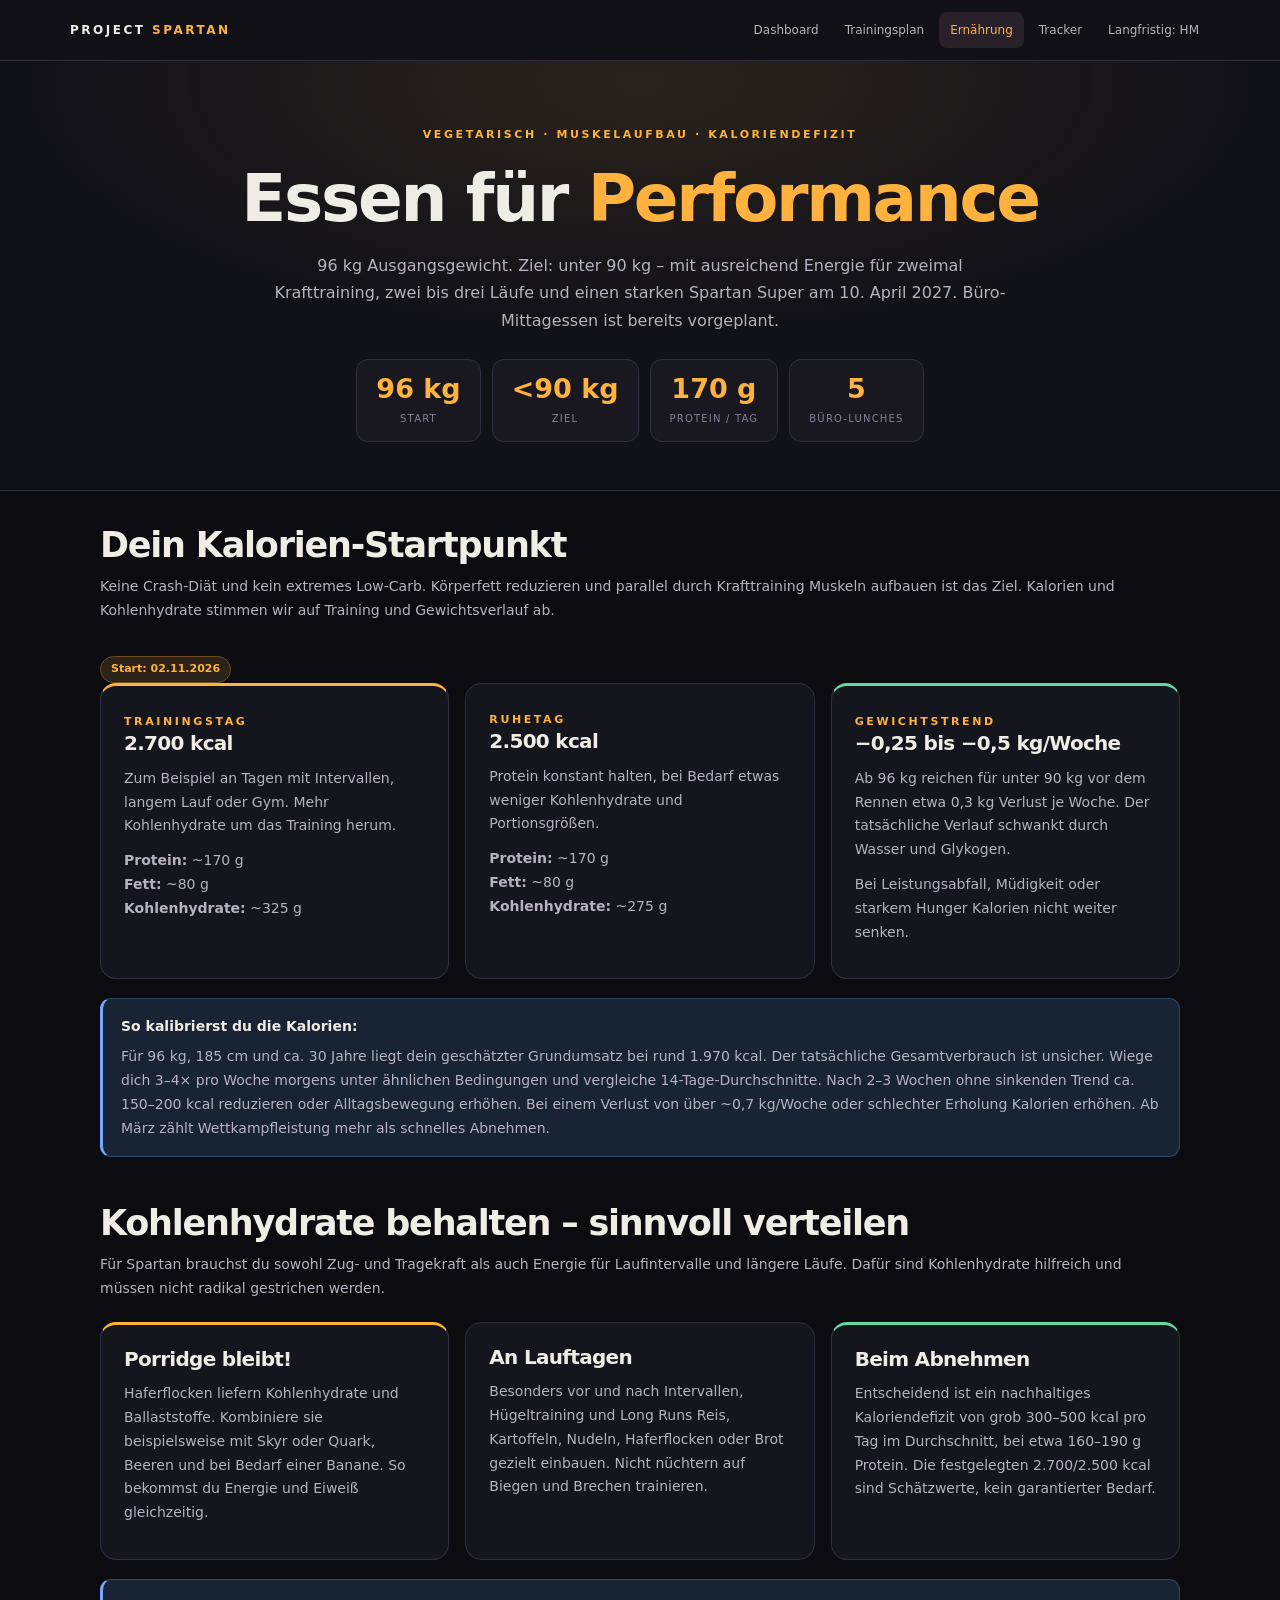
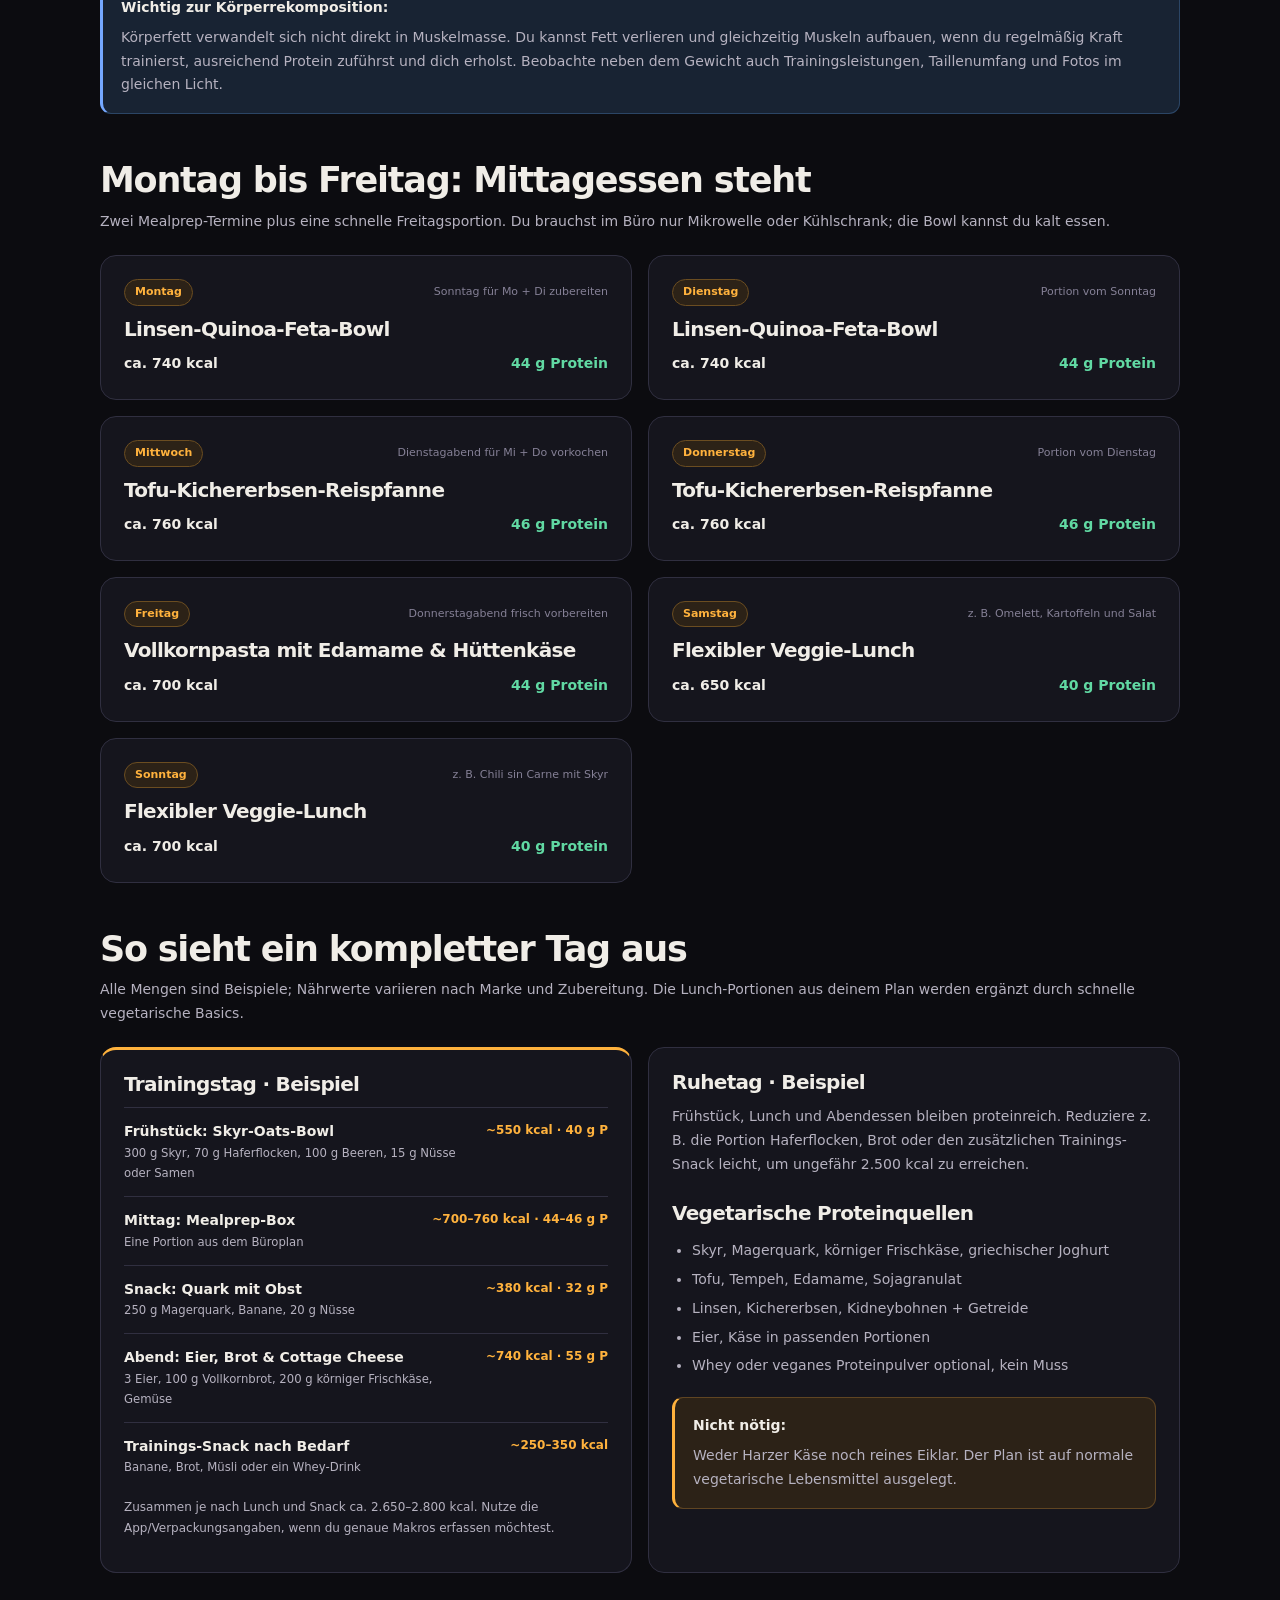
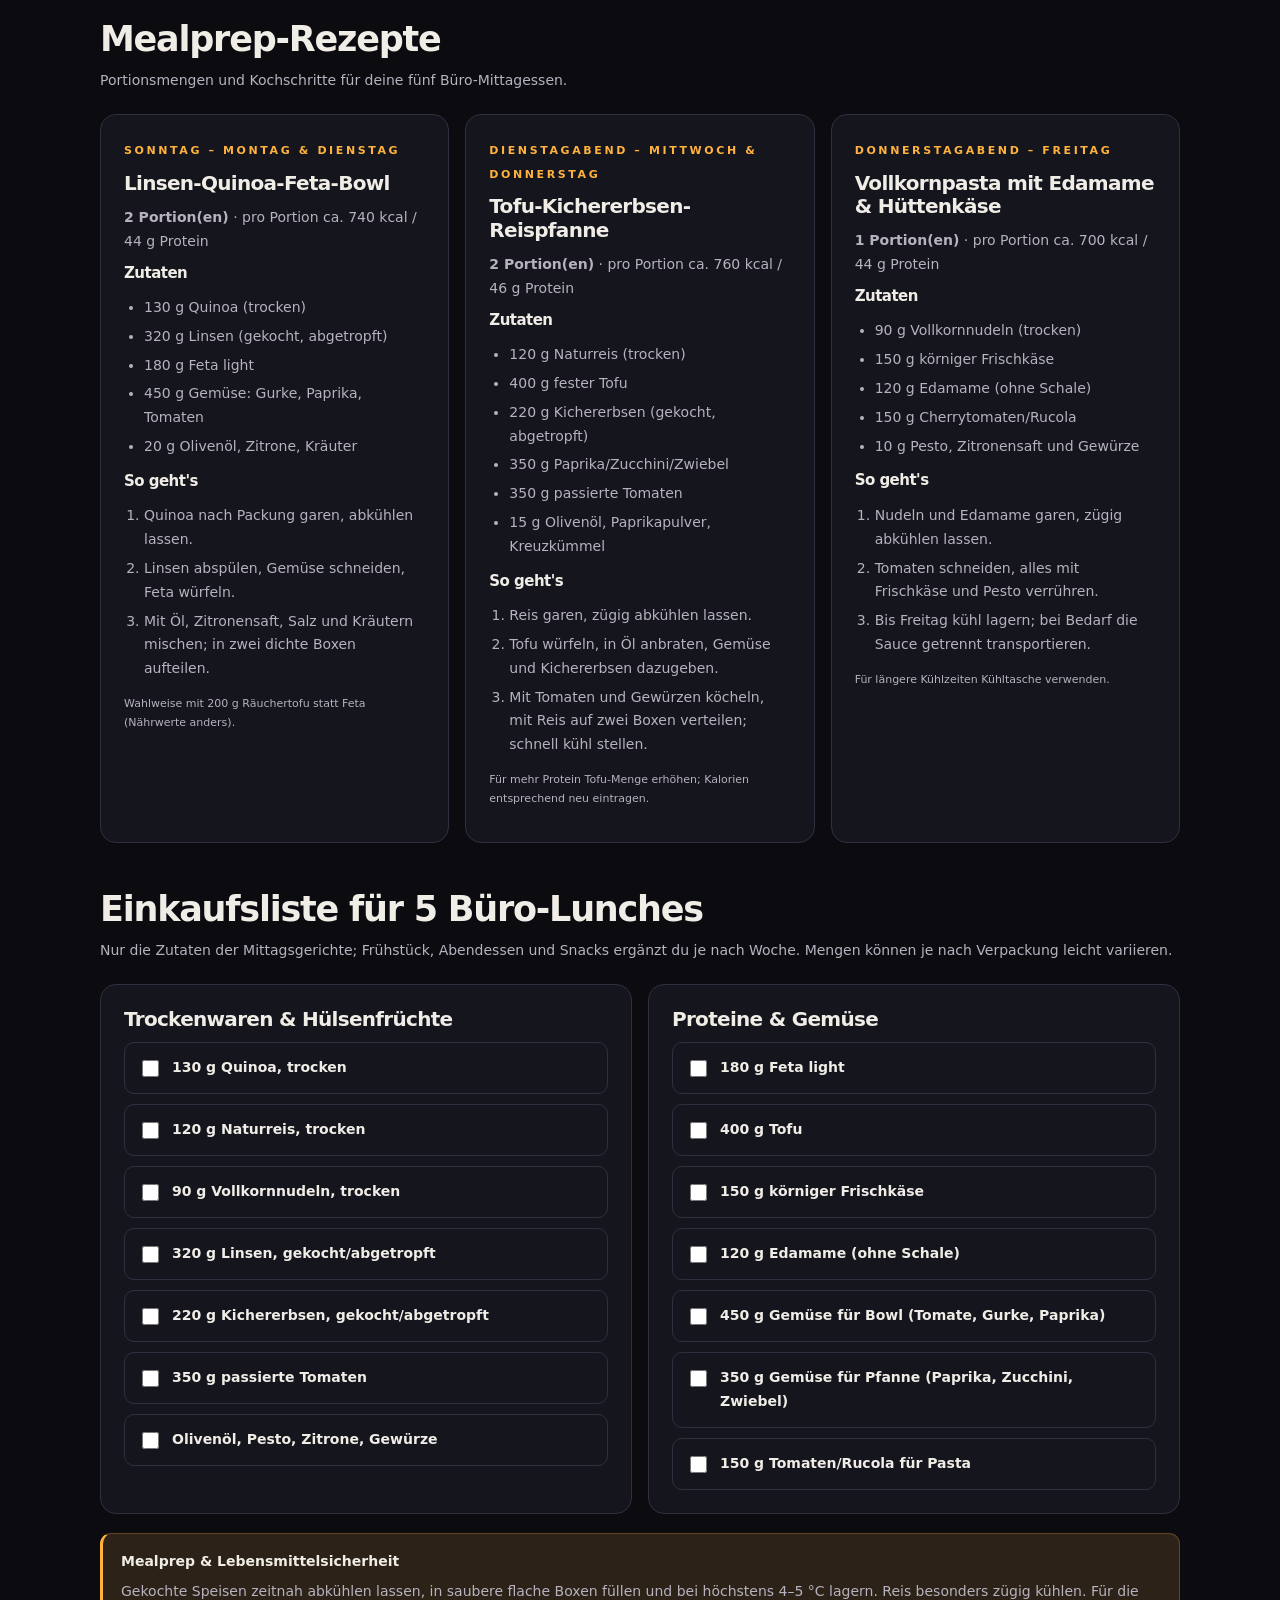
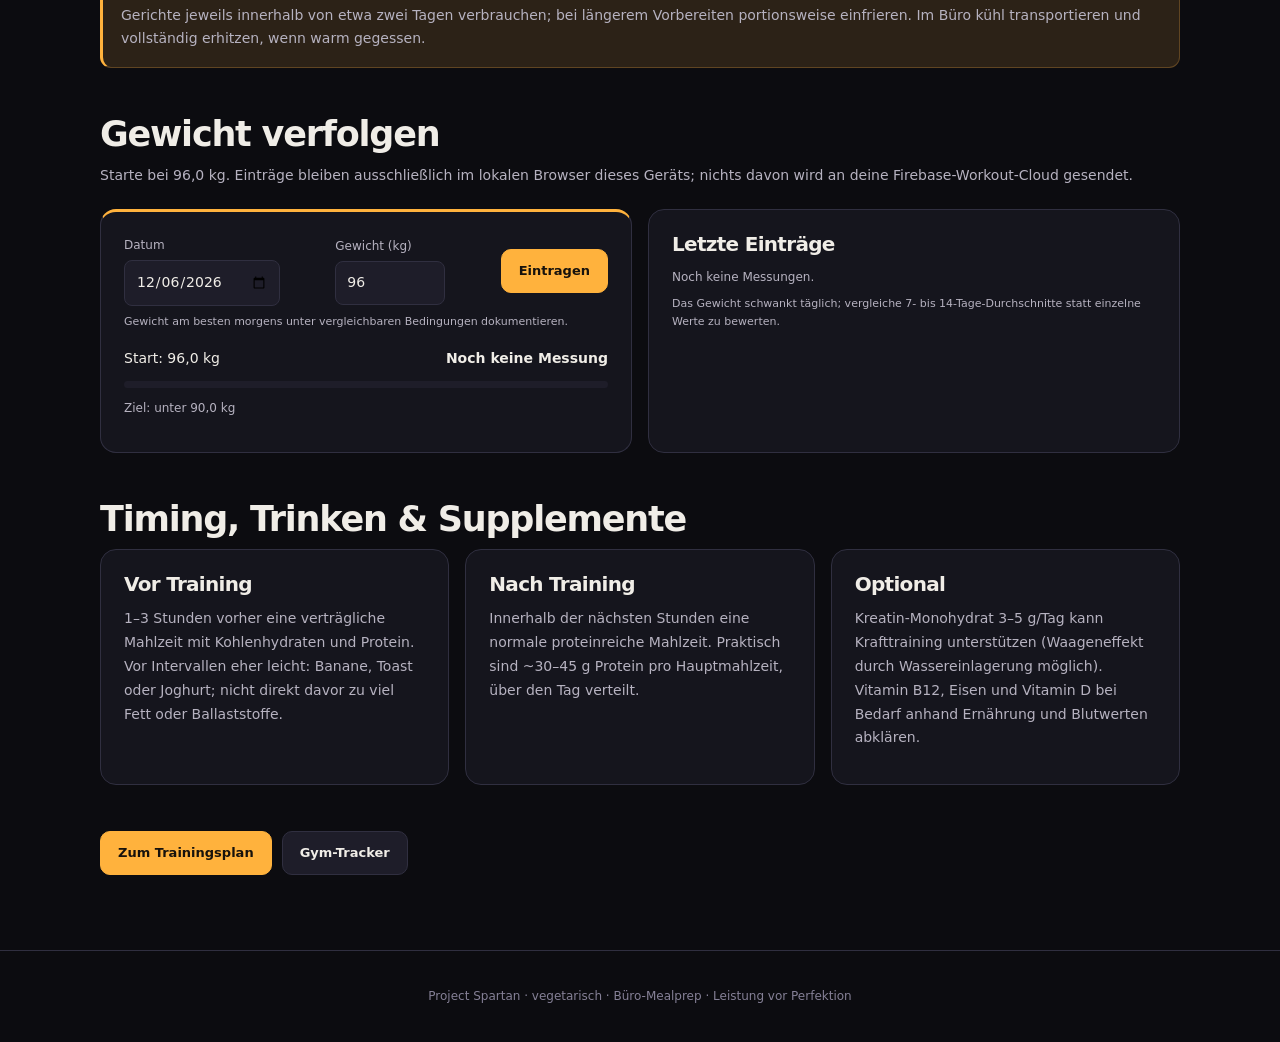
==== commit af20dda2: "Clarify body recomposition and keep carbohydrates for Spartan training and porridge" ====
--- a/ernaehrung.html
+++ b/ernaehrung.html
@@ -5,7 +5,7 @@
 <div class="hero"><div class="eyebrow">Vegetarisch · Muskelaufbau · Kaloriendefizit</div><h1>Essen für <em>Performance</em></h1><p class="lead">96 kg Ausgangsgewicht. Ziel: unter 90 kg – mit ausreichend Energie für zweimal Krafttraining, zwei bis drei Läufe und einen starken Spartan Super am 10. April 2027. Büro-Mittagessen ist bereits vorgeplant.</p>
 <div class="kpis"><div class="kpi"><b>96 kg</b><small>Start</small></div><div class="kpi"><b>&lt;90 kg</b><small>Ziel</small></div><div class="kpi"><b>170 g</b><small>Protein / Tag</small></div><div class="kpi"><b>5</b><small>Büro-Lunches</small></div></div></div>
 <main class="container">
-<section class="section"><div class="row"><div><h2>Dein Kalorien-Startpunkt</h2><p class="sub">Keine Crash-Diät. Die Empfehlungen sind Startwerte und werden nach deinem Gewichtstrend, Hunger und Training angepasst.</p></div><span class="pill">Start: 02.11.2026</span></div>
+<section class="section"><div class="row"><div><h2>Dein Kalorien-Startpunkt</h2><p class="sub">Keine Crash-Diät und kein extremes Low-Carb. Körperfett reduzieren und parallel durch Krafttraining Muskeln aufbauen ist das Ziel. Kalorien und Kohlenhydrate stimmen wir auf Training und Gewichtsverlauf ab.</p></div><span class="pill">Start: 02.11.2026</span></div>
 <div class="grid three">
 <div class="card accent"><span class="eyebrow">Trainingstag</span><h3>2.700 kcal</h3><p>Zum Beispiel an Tagen mit Intervallen, langem Lauf oder Gym. Mehr Kohlenhydrate um das Training herum.</p><p><strong>Protein:</strong> ~170 g<br><strong>Fett:</strong> ~80 g<br><strong>Kohlenhydrate:</strong> ~325 g</p></div>
 <div class="card"><span class="eyebrow">Ruhetag</span><h3>2.500 kcal</h3><p>Protein konstant halten, bei Bedarf etwas weniger Kohlenhydrate und Portionsgrößen.</p><p><strong>Protein:</strong> ~170 g<br><strong>Fett:</strong> ~80 g<br><strong>Kohlenhydrate:</strong> ~275 g</p></div>
@@ -13,6 +13,11 @@
 </div>
 <div class="note blue"><strong>So kalibrierst du die Kalorien:</strong><p>Für 96 kg, 185 cm und ca. 30 Jahre liegt dein geschätzter Grundumsatz bei rund 1.970 kcal. Der tatsächliche Gesamtverbrauch ist unsicher. Wiege dich 3–4× pro Woche morgens unter ähnlichen Bedingungen und vergleiche 14-Tage-Durchschnitte. Nach 2–3 Wochen ohne sinkenden Trend ca. 150–200 kcal reduzieren oder Alltagsbewegung erhöhen. Bei einem Verlust von über ~0,7 kg/Woche oder schlechter Erholung Kalorien erhöhen. Ab März zählt Wettkampfleistung mehr als schnelles Abnehmen.</p></div>
 </section>
+<section class="section"><h2>Kohlenhydrate behalten – sinnvoll verteilen</h2><p class="sub">Für Spartan brauchst du sowohl Zug- und Tragekraft als auch Energie für Laufintervalle und längere Läufe. Dafür sind Kohlenhydrate hilfreich und müssen nicht radikal gestrichen werden.</p>
+<div class="grid three"><div class="card accent"><h3>Porridge bleibt!</h3><p>Haferflocken liefern Kohlenhydrate und Ballaststoffe. Kombiniere sie beispielsweise mit Skyr oder Quark, Beeren und bei Bedarf einer Banane. So bekommst du Energie und Eiweiß gleichzeitig.</p></div>
+<div class="card"><h3>An Lauftagen</h3><p>Besonders vor und nach Intervallen, Hügeltraining und Long Runs Reis, Kartoffeln, Nudeln, Haferflocken oder Brot gezielt einbauen. Nicht nüchtern auf Biegen und Brechen trainieren.</p></div>
+<div class="card green"><h3>Beim Abnehmen</h3><p>Entscheidend ist ein nachhaltiges Kaloriendefizit von grob 300–500 kcal pro Tag im Durchschnitt, bei etwa 160–190 g Protein. Die festgelegten 2.700/2.500 kcal sind Schätzwerte, kein garantierter Bedarf.</p></div></div>
+<div class="note blue"><strong>Wichtig zur Körperrekomposition:</strong><p>Körperfett verwandelt sich nicht direkt in Muskelmasse. Du kannst Fett verlieren und gleichzeitig Muskeln aufbauen, wenn du regelmäßig Kraft trainierst, ausreichend Protein zuführst und dich erholst. Beobachte neben dem Gewicht auch Trainingsleistungen, Taillenumfang und Fotos im gleichen Licht.</p></div></section>
 <section class="section"><h2>Montag bis Freitag: Mittagessen steht</h2><p class="sub">Zwei Mealprep-Termine plus eine schnelle Freitagsportion. Du brauchst im Büro nur Mikrowelle oder Kühlschrank; die Bowl kannst du kalt essen.</p>
 <div class="grid" id="meal-cards"></div>
 </section>
